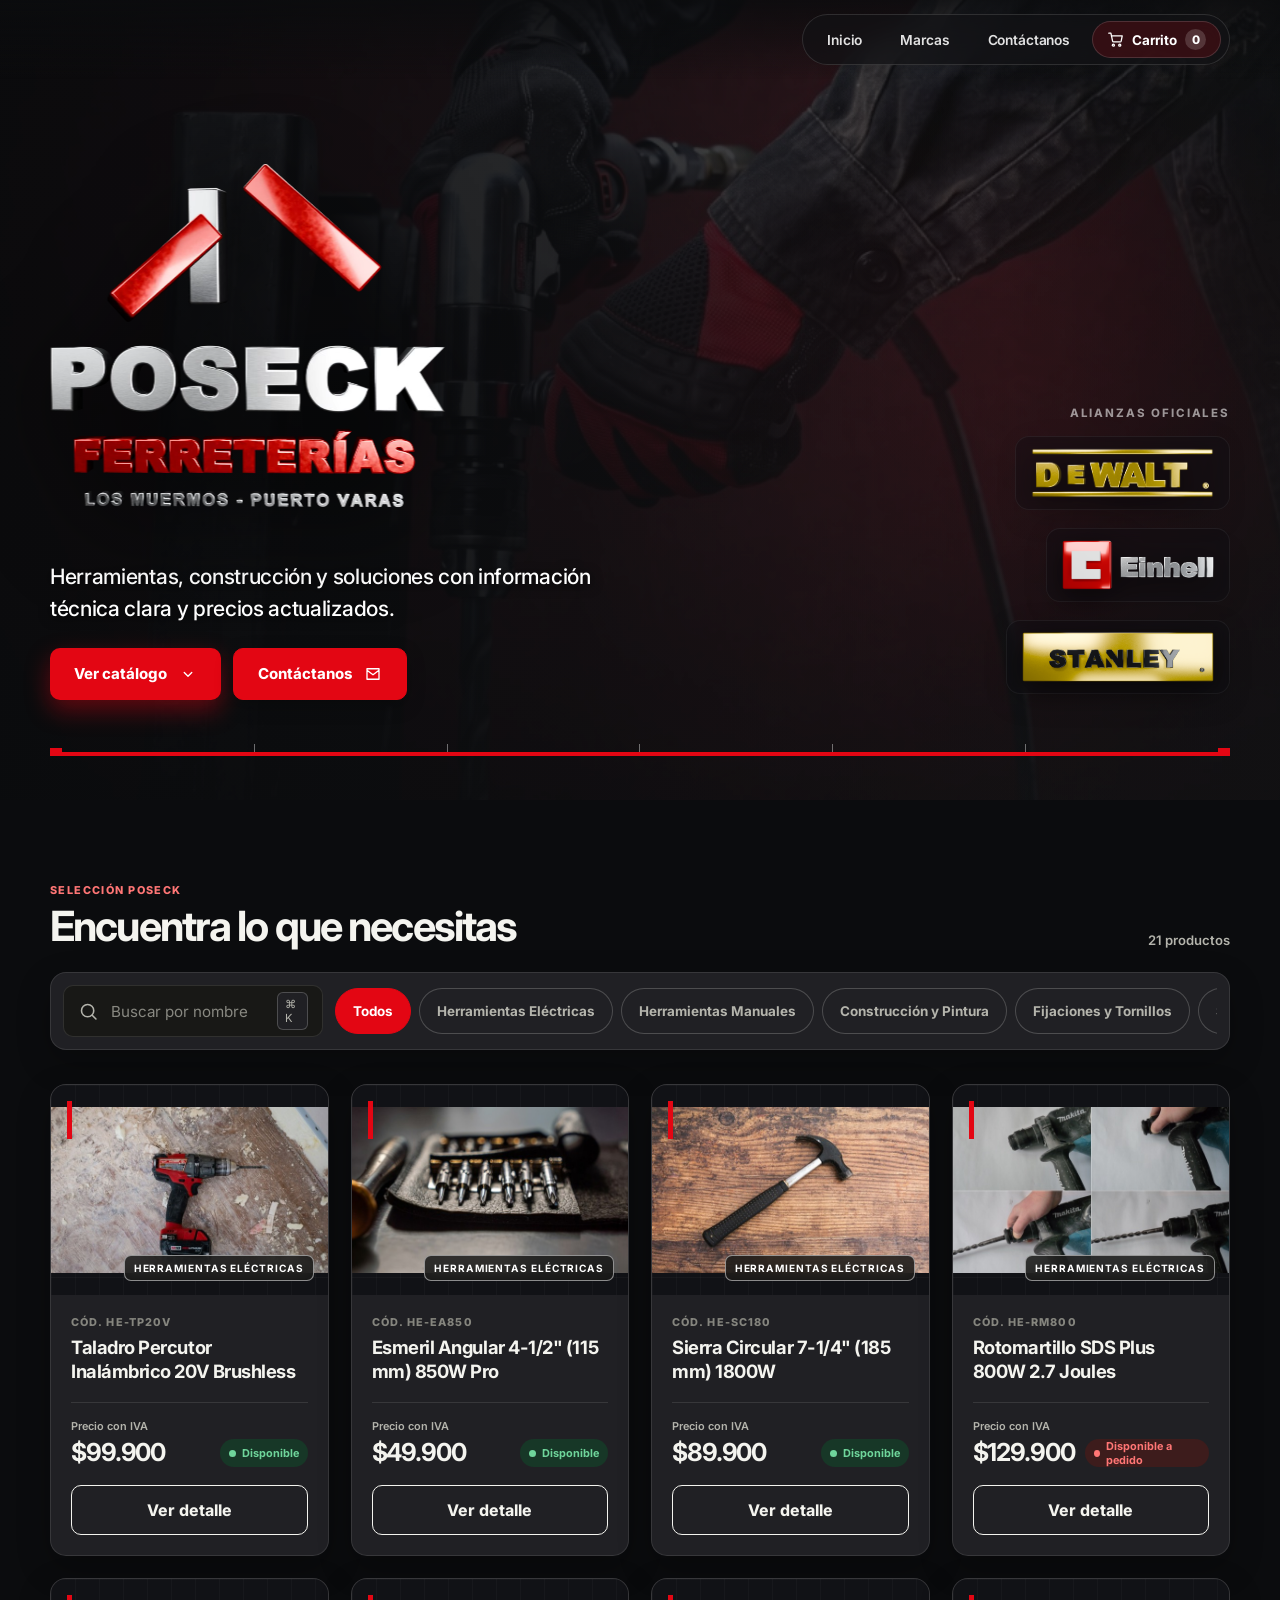
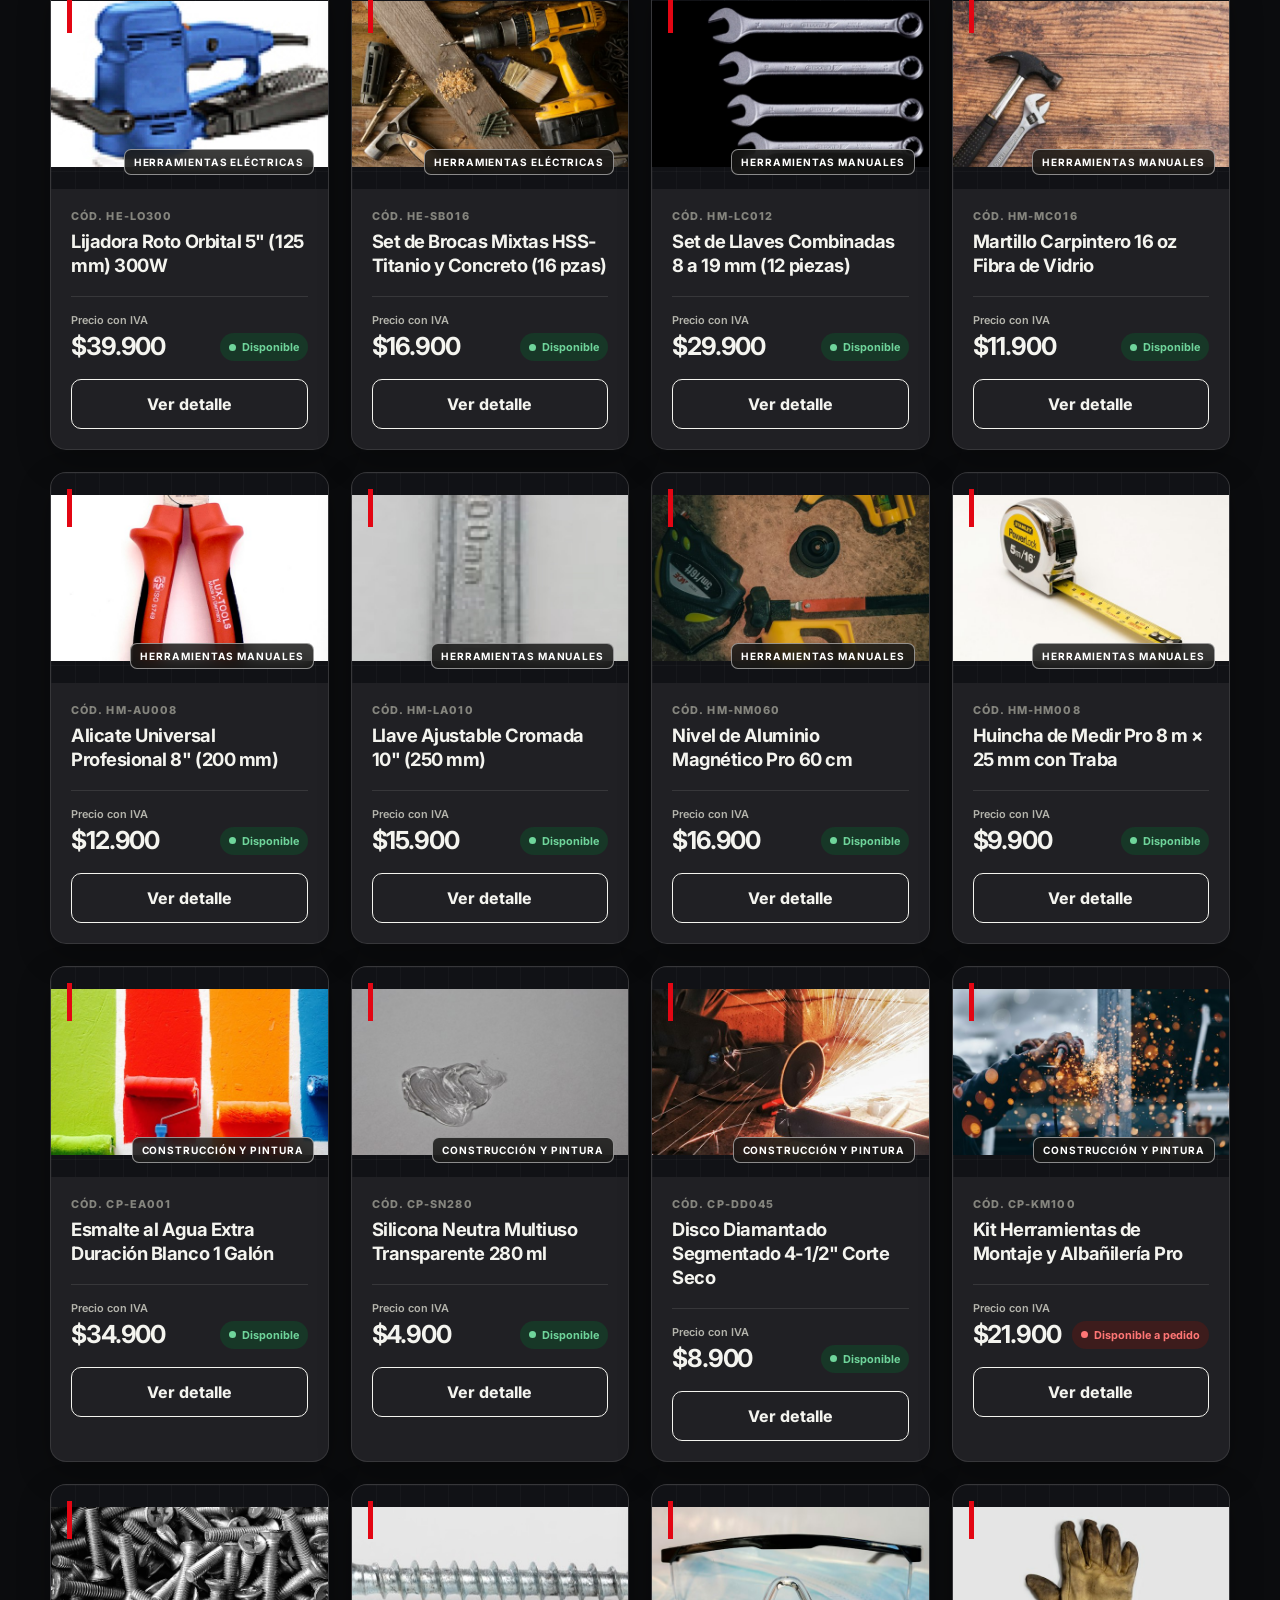
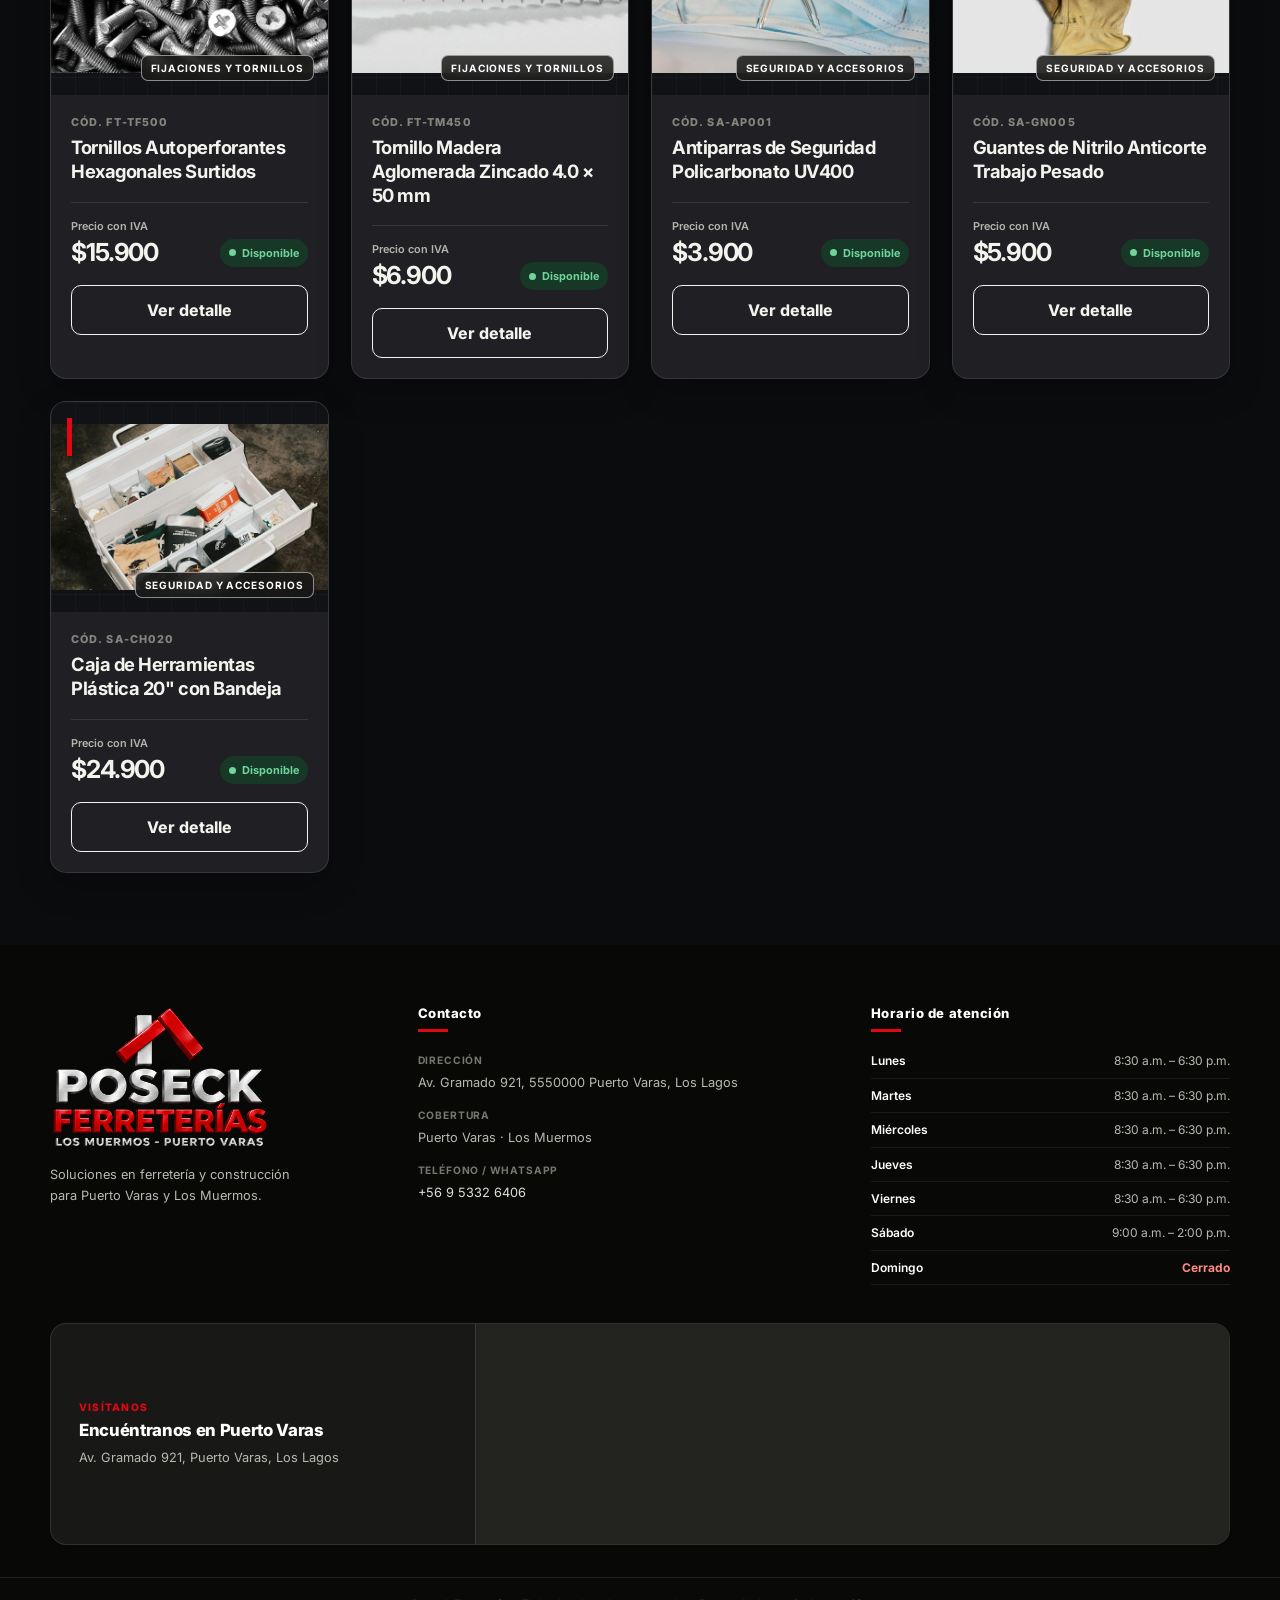
==== index.html @ fc324750 "feat(ecommerce): agrega carrito de compras persistente, badge en nav y envío de pedido por WhatsApp" ====
<!doctype html>
<html lang="es" data-theme="dark">
  <head>
    <meta charset="UTF-8" />
    <meta name="viewport" content="width=device-width, initial-scale=1.0" />
    <meta
      name="description"
      content="Catálogo de productos de Poseck Ferreterías: herramientas, construcción, fijaciones y accesorios en Puerto Varas y Los Muermos."
    />
    <meta name="theme-color" content="#0b0c0e" />
    <title>Catálogo | Poseck Ferreterías</title>
    <link rel="icon" type="image/png" href="./assets/logo-poseck.png" />
    <script>
      document.documentElement.dataset.theme = "dark";
    </script>
    <link rel="preconnect" href="https://fonts.googleapis.com" />
    <link rel="preconnect" href="https://fonts.gstatic.com" crossorigin />
    <link
      href="https://fonts.googleapis.com/css2?family=Inter:wght@400;500;600;700;800&display=swap"
      rel="stylesheet"
    />
    <link rel="stylesheet" href="styles.css" />
    <script src="productos.js"></script>
    <script src="app.js" defer></script>
  </head>
  <body>
    <header class="floating-nav">
      <div class="floating-nav-inner">
        <nav class="floating-nav-links" aria-label="Navegación principal">
          <a href="#inicio">Inicio</a>
          <a href="#marcas">Marcas</a>
          <a href="#contacto">Contáctanos</a>
          <button
            class="nav-cart-button"
            type="button"
            id="cart-toggle-btn"
            aria-label="Abrir carrito de compras"
            aria-expanded="false"
          >
            <svg aria-hidden="true" viewBox="0 0 24 24" fill="none" stroke="currentColor" stroke-width="2">
              <circle cx="9" cy="20" r="1.5" />
              <circle cx="18" cy="20" r="1.5" />
              <path d="M2.5 3h3l2.4 11.2a1.5 1.5 0 0 0 1.5 1.2h9.2a1.5 1.5 0 0 0 1.4-1.1L21.5 7H6.2" />
            </svg>
            <span class="nav-cart-label">Carrito</span>
            <span class="nav-cart-badge" id="cart-badge">0</span>
          </button>
        </nav>
      </div>
    </header>

    <main>
      <section class="hero hero-full" id="inicio">
        <div class="hero-bg-layer" aria-hidden="true">
          <img
            class="hero-bg-image"
            src="./assets/hero-banner.jpg"
            alt=""
            width="1024"
            height="571"
            decoding="async"
          />
          <div class="hero-bg-overlay"></div>
        </div>

        <div class="hero-container">
          <div class="hero-content">
            <h1 class="sr-only">Poseck Ferreterías - Catálogo de Productos</h1>
            <div class="hero-3d-stage" aria-hidden="true">
              <video
                class="hero-3d-video"
                autoplay
                loop
                muted
                playsinline
                preload="auto"
                poster="./assets/poseck-3d-hero.png"
              >
                <source src="./assets/poseck-3d-alpha.mov" type='video/quicktime; codecs="hvc1"' />
                <source src="./assets/poseck-3d-alpha.webm" type="video/webm" />
              </video>
            </div>
            <h3 class="hero-subtitle">Herramientas, construcción y soluciones con información técnica clara y precios actualizados.</h3>

            <div class="hero-actions">
              <a class="primary-button" href="#catalogo">
                Ver catálogo
                <svg aria-hidden="true" viewBox="0 0 24 24">
                  <path d="m7 10 5 5 5-5" />
                </svg>
              </a>
              <a class="primary-button secondary" href="#contacto">
                Contáctanos
                <svg aria-hidden="true" viewBox="0 0 24 24">
                  <path d="M4 5h16v14H4zM4 7l8 6 8-6" />
                </svg>
              </a>
            </div>
          </div>

          <aside class="hero-partners" id="marcas" aria-label="Empresas aliadas oficiales">
            <span class="hero-partners-label">Alianzas Oficiales</span>
            <div class="hero-partners-list">
              <a class="partner-3d-link partner-dewalt" href="./dewalt.html" aria-label="Ver herramientas DEWALT">
                <img src="./assets/brand-dewalt-3d.png" alt="DEWALT 3D" width="846" height="238" loading="eager" />
              </a>
              <a class="partner-3d-link partner-einhell" href="./einhell.html" aria-label="Ver herramientas Einhell">
                <img src="./assets/brand-einhell-3d.png" alt="Einhell 3D" width="883" height="298" loading="eager" />
              </a>
              <a class="partner-3d-link partner-stanley" href="./stanley.html" aria-label="Ver herramientas STANLEY">
                <img src="./assets/brand-stanley-3d.png" alt="STANLEY 3D" width="1200" height="322" loading="eager" />
              </a>
            </div>
          </aside>
        </div>

        <div class="measure-line" aria-hidden="true">
          <span></span><i></i><i></i><i></i><i></i><i></i><span></span>
        </div>
      </section>

      <section class="catalog-section" id="catalogo">
        <div class="section-heading">
          <div>
            <span class="section-kicker">SELECCIÓN POSECK</span>
            <h2>Encuentra lo que necesitas</h2>
          </div>
          <p id="result-count" aria-live="polite">Cargando productos…</p>
        </div>

        <div class="catalog-controls">
          <label class="search-control" for="product-search">
            <svg aria-hidden="true" viewBox="0 0 24 24">
              <circle cx="11" cy="11" r="7" />
              <path d="m16.5 16.5 4 4" />
            </svg>
            <input
              id="product-search"
              type="search"
              placeholder="Buscar por nombre o código"
              autocomplete="off"
            />
            <kbd>⌘ K</kbd>
          </label>

          <div class="category-filters" aria-label="Filtrar por categoría">
            <button class="filter-button is-active" type="button" data-category="Todos">
              Todos
            </button>
            <button class="filter-button" type="button" data-category="Herramientas Eléctricas">
              Herramientas Eléctricas
            </button>
            <button class="filter-button" type="button" data-category="Herramientas Manuales">
              Herramientas Manuales
            </button>
            <button class="filter-button" type="button" data-category="Construcción y Pintura">
              Construcción y Pintura
            </button>
            <button class="filter-button" type="button" data-category="Fijaciones y Tornillos">
              Fijaciones y Tornillos
            </button>
            <button class="filter-button" type="button" data-category="Seguridad y Accesorios">
              Seguridad y Accesorios
            </button>
          </div>
        </div>

        <div class="product-grid" id="product-grid" aria-live="polite"></div>

        <div class="empty-state" id="empty-state" hidden>
          <span>0</span>
          <h3>No encontramos coincidencias</h3>
          <p>Prueba con otro nombre, código o categoría.</p>
          <button type="button" id="clear-filters">Limpiar filtros</button>
        </div>
      </section>
    </main>

    <footer class="site-footer">
      <div class="footer-shell">
        <div class="footer-columns">
          <section class="footer-brand" aria-labelledby="footer-brand-title">
            <img
              src="./assets/logo-poseck-footer.png"
              alt="Logo de Poseck Ferreterías - Los Muermos y Puerto Varas"
              width="806"
              height="530"
              loading="lazy"
              decoding="async"
            />
            <h2 id="footer-brand-title" class="sr-only">POSECK FERRETERÍAS</h2>
            <p>Soluciones en ferretería y construcción para Puerto Varas y Los Muermos.</p>
          </section>

          <section
            class="footer-section"
            id="contacto"
            aria-labelledby="footer-contact-title"
          >
            <h2 id="footer-contact-title">Contacto</h2>
            <address class="footer-contact-list">
              <p>
                <span>Dirección</span>
                Av. Gramado 921, 5550000 Puerto Varas, Los Lagos
              </p>
              <p>
                <span>Cobertura</span>
                Puerto Varas · Los Muermos
              </p>
              <p>
                <span>Teléfono / WhatsApp</span>
                <a href="tel:+56953326406">+56 9 5332 6406</a>
              </p>
            </address>
          </section>

          <section class="footer-section" aria-labelledby="footer-hours-title">
            <h2 id="footer-hours-title">Horario de atención</h2>
            <dl class="footer-hours">
              <div><dt>Lunes</dt><dd>8:30 a.m. – 6:30 p.m.</dd></div>
              <div><dt>Martes</dt><dd>8:30 a.m. – 6:30 p.m.</dd></div>
              <div><dt>Miércoles</dt><dd>8:30 a.m. – 6:30 p.m.</dd></div>
              <div><dt>Jueves</dt><dd>8:30 a.m. – 6:30 p.m.</dd></div>
              <div><dt>Viernes</dt><dd>8:30 a.m. – 6:30 p.m.</dd></div>
              <div><dt>Sábado</dt><dd>9:00 a.m. – 2:00 p.m.</dd></div>
              <div class="is-closed"><dt>Domingo</dt><dd>Cerrado</dd></div>
            </dl>
          </section>
        </div>

        <section class="footer-location" aria-labelledby="footer-location-title">
          <div class="footer-location-copy">
            <span>Visítanos</span>
            <h2 id="footer-location-title">Encuéntranos en Puerto Varas</h2>
            <p>Av. Gramado 921, Puerto Varas, Los Lagos</p>
          </div>
          <div class="footer-map">
            <iframe
              title="Mapa de Poseck Ferreterías en Puerto Varas"
              src="https://www.google.com/maps?q=Av.+Gramado+921,+Puerto+Varas,+Los+Lagos,+Chile&output=embed"
              loading="lazy"
              referrerpolicy="no-referrer-when-downgrade"
              allowfullscreen
            ></iframe>
          </div>
        </section>
      </div>

      <div class="footer-legal">
        <p>Poseck Ferreterías · Todos los derechos reservados · Desarrollado por SurInnovación</p>
      </div>
    </footer>

    <button class="back-to-top" type="button" aria-label="Volver arriba" title="Volver arriba">
      <svg aria-hidden="true" viewBox="0 0 24 24">
        <path d="m6 14 6-6 6 6" />
      </svg>
    </button>

    <div class="modal-backdrop" id="product-modal" hidden>
      <article
        class="product-modal"
        role="dialog"
        aria-modal="true"
        aria-labelledby="modal-title"
      >
        <div class="modal-handle" aria-hidden="true"></div>
        <button class="modal-close" type="button" aria-label="Cerrar detalle">
          <svg aria-hidden="true" viewBox="0 0 24 24">
            <path d="M6 6 18 18M18 6 6 18" />
          </svg>
        </button>
        <div id="modal-content"></div>
      </article>
    </div>

    <div class="cart-backdrop" id="cart-backdrop" hidden>
      <aside
        class="cart-drawer"
        id="cart-drawer"
        role="dialog"
        aria-modal="true"
        aria-labelledby="cart-drawer-title"
      >
        <div class="cart-drawer-header">
          <div>
            <span class="cart-kicker">POSECK E-COMMERCE</span>
            <h2 id="cart-drawer-title">Tu Carrito</h2>
          </div>
          <button class="cart-close-btn" type="button" id="cart-close-btn" aria-label="Cerrar carrito">
            <svg aria-hidden="true" viewBox="0 0 24 24">
              <path d="M6 6 18 18M18 6 6 18" />
            </svg>
          </button>
        </div>

        <div class="cart-items-container" id="cart-items-container"></div>

        <div class="cart-drawer-footer" id="cart-drawer-footer" hidden>
          <div class="cart-totals">
            <div class="cart-total-row">
              <span>Subtotal neto</span>
              <span id="cart-subtotal-neto">$0</span>
            </div>
            <div class="cart-total-row">
              <span>IVA (19%)</span>
              <span id="cart-iva">$0</span>
            </div>
            <div class="cart-total-row is-grand-total">
              <strong>Total</strong>
              <strong id="cart-total-iva">$0</strong>
            </div>
          </div>
          <a
            class="cart-checkout-btn"
            id="cart-whatsapp-btn"
            href="#"
            target="_blank"
            rel="noopener noreferrer"
          >
            Enviar pedido por WhatsApp
          </a>
          <button class="cart-clear-btn" type="button" id="cart-clear-btn">
            Vaciar carrito
          </button>
        </div>
      </aside>
    </div>
  </body>
</html>
---- styles.css ----
:root {
  --brand-red: #e30613;
  --brand-red-dark: #b8050e;
  --brand-red-light: #ff3342;
  --brand-charcoal: #2a2b2c;
  --signal-yellow: var(--brand-red);
  --signal-yellow-dark: var(--brand-red-dark);
  --graphite: #171716;
  --tool-black: #242422;
  --steel: #6b6b64;
  --zinc: #a7a79f;
  --paper: #ecece6;
  --warehouse-floor: #e2e2dc;
  --surface-raised: #ffffff;
  --line-soft: rgba(23, 23, 22, 0.09);
  --line-medium: rgba(23, 23, 22, 0.16);
  --control-inset: #f5f5f1;
  --available: #197a45;
  --available-bg: #e8f5ed;
  --unavailable: #b42318;
  --unavailable-bg: #fcedeb;
  --order: #c0392b;
  --order-bg: #fdf2f2;
  --shadow-card: 0 10px 30px rgba(23, 23, 22, 0.07);
  --shadow-modal: 0 28px 70px rgba(0, 0, 0, 0.25);
  --radius-sm: 10px;
  --radius-md: 16px;
  --radius-lg: 24px;
  --content-width: 1180px;
  color-scheme: light;
}

:root[data-theme="dark"] {
  --brand-red: #e30613;
  --brand-red-dark: #ff4755;
  --brand-red-light: #ff6b77;
  --brand-charcoal: #1c1d1e;
  --signal-yellow: var(--brand-red);
  --signal-yellow-dark: var(--brand-red-dark);
  --graphite: #f4f4ef;
  --tool-black: #e4e4de;
  --steel: #b4b4ac;
  --zinc: #85857e;
  --paper: #0b0c0e;
  --warehouse-floor: #111216;
  --surface-raised: #202024;
  --line-soft: rgba(255, 255, 248, 0.1);
  --line-medium: rgba(255, 255, 248, 0.2);
  --control-inset: #181816;
  --available: #6fd59b;
  --available-bg: #173727;
  --unavailable: #ff8a81;
  --unavailable-bg: #44201d;
  --order: #ff7675;
  --order-bg: #3d1c1c;
  --shadow-card: 0 12px 34px rgba(0, 0, 0, 0.24);
  --shadow-modal: 0 28px 70px rgba(0, 0, 0, 0.55);
  color-scheme: dark;
}

* {
  box-sizing: border-box;
}

html {
  scroll-behavior: smooth;
  scroll-padding-top: 88px;
}

body {
  margin: 0;
  color: var(--graphite);
  background: var(--paper);
  font-family: "Inter", system-ui, -apple-system, BlinkMacSystemFont, "Segoe UI", sans-serif;
  -webkit-font-smoothing: antialiased;
  transition: color 220ms ease, background 220ms ease;
}

body.modal-open {
  overflow: hidden;
}

button,
input {
  font: inherit;
}

button,
a {
  -webkit-tap-highlight-color: transparent;
}

a {
  color: inherit;
  text-decoration: none;
}

svg {
  fill: none;
  stroke: currentColor;
  stroke-linecap: round;
  stroke-linejoin: round;
  stroke-width: 1.8;
}

.site-header {
  position: sticky;
  z-index: 50;
  top: 0;
  border-bottom: 1px solid var(--line-soft);
  background: color-mix(in srgb, var(--paper) 94%, transparent);
  backdrop-filter: blur(16px);
}

.header-inner {
  display: flex;
  width: min(100% - 32px, var(--content-width));
  min-height: 72px;
  margin: 0 auto;
  align-items: center;
  justify-content: space-between;
  gap: 12px;
}

.brand {
  display: flex;
  min-width: 0;
  align-items: center;
  gap: 10px;
}

.brand-logo {
  display: block;
  width: clamp(44px, 12vw, 56px);
  max-height: 56px;
  height: auto;
  flex: 0 0 auto;
  object-fit: cover;
  aspect-ratio: 1;
  border-radius: 8px;
  box-shadow: 0 2px 8px rgba(0, 0, 0, 0.12);
}

.brand-copy {
  display: flex;
  min-width: 0;
  flex-direction: column;
  line-height: 1.15;
}

.brand-copy strong {
  overflow: hidden;
  max-width: 210px;
  font-size: 0.8rem;
  letter-spacing: -0.02em;
  text-overflow: ellipsis;
  white-space: nowrap;
}

.brand-copy small {
  display: none;
  margin-top: 4px;
  color: var(--steel);
  font-size: 0.68rem;
}

.header-actions {
  display: flex;
  flex: 0 0 auto;
  align-items: center;
  gap: 8px;
}

.theme-toggle {
  position: relative;
  display: grid;
  width: 44px;
  height: 44px;
  overflow: hidden;
  border: 1px solid var(--line-soft);
  border-radius: var(--radius-sm);
  background: var(--surface-raised);
  color: var(--graphite);
  cursor: pointer;
  place-items: center;
  transition: background 180ms ease, border-color 180ms ease, transform 180ms ease;
}

.theme-toggle:hover,
.theme-toggle:focus-visible {
  border-color: var(--signal-yellow-dark);
  transform: translateY(-1px);
}

.theme-icon {
  position: absolute;
  width: 20px;
  transition: opacity 180ms ease, transform 220ms ease;
}

.theme-icon-moon {
  opacity: 0;
  transform: translateY(16px) rotate(-20deg);
}

:root[data-theme="dark"] .theme-icon-sun {
  opacity: 0;
  transform: translateY(-16px) rotate(20deg);
}

:root[data-theme="dark"] .theme-icon-moon {
  opacity: 1;
  transform: translateY(0) rotate(0);
}

.header-nav {
  display: flex;
  align-items: center;
  gap: 6px;
}

.header-nav-link {
  display: grid;
  width: 44px;
  height: 44px;
  flex: 0 0 auto;
  border: 1px solid var(--line-soft);
  border-radius: var(--radius-sm);
  background: var(--surface-raised);
  place-items: center;
  transition: border-color 180ms ease, transform 180ms ease;
}

.header-nav-link:hover,
.header-nav-link:focus-visible {
  border-color: var(--signal-yellow-dark);
  transform: translateY(-1px);
}

.header-nav-link svg {
  width: 20px;
}

.header-nav-link span {
  display: none;
}

.hero.hero-full {
  position: relative;
  overflow: hidden;
  min-height: min(92svh, 760px);
  padding: 36px 16px 36px;
  display: flex;
  flex-direction: column;
  justify-content: flex-end;
  background: #141517;
  color: #ffffff;
}

.hero-bg-layer {
  position: absolute;
  inset: 0;
  width: 100%;
  height: 100%;
  z-index: 0;
  overflow: hidden;
  pointer-events: none;
}

.hero-bg-image {
  position: absolute;
  inset: 0;
  width: 100%;
  height: 100%;
  object-fit: cover;
  object-position: 72% center;
  transform-origin: center center;
  animation: hero-bg-drift 24s ease-in-out infinite alternate;
  will-change: transform;
}

@keyframes hero-bg-drift {
  0% {
    transform: scale(1.03) translate3d(0, 0, 0);
  }
  100% {
    transform: scale(1.09) translate3d(-1.2%, -0.8%, 0);
  }
}

@media (prefers-reduced-motion: reduce) {
  .hero-bg-image {
    animation: none;
    transform: scale(1.03);
  }
}

.hero-bg-overlay {
  position: absolute;
  inset: 0;
  width: 100%;
  height: 100%;
  background:
    linear-gradient(90deg, rgba(10, 11, 13, 0.94) 0%, rgba(12, 13, 15, 0.80) 45%, rgba(17, 18, 20, 0.38) 78%, rgba(17, 18, 20, 0.62) 100%),
    linear-gradient(180deg, rgba(17, 18, 20, 0.35) 0%, rgba(17, 18, 20, 0.80) 100%),
    radial-gradient(ellipse 60% 60% at 80% 50%, rgba(227, 6, 19, 0.20), transparent 70%);
}

.hero-container {
  position: relative;
  z-index: 2;
  width: min(100%, var(--content-width));
  margin: 0 auto;
  padding-top: 44px;
  display: flex;
  flex-direction: column;
  gap: 36px;
  align-items: flex-start;
  justify-content: space-between;
}

@media (min-width: 960px) {
  .hero-container {
    flex-direction: row;
    align-items: flex-end;
    gap: 44px;
  }
}

.hero-content {
  width: 100%;
  max-width: 680px;
  animation: reveal-up 0.65s both cubic-bezier(0.22, 1, 0.36, 1);
}

.sr-only {
  position: absolute;
  width: 1px;
  height: 1px;
  padding: 0;
  margin: -1px;
  overflow: hidden;
  clip: rect(0, 0, 0, 0);
  white-space: nowrap;
  border: 0;
}

.hero-3d-stage {
  position: relative;
  width: 100%;
  display: flex;
  align-items: flex-end;
  justify-content: flex-start;
  margin: 0 0 -24px;
  pointer-events: none;
  overflow: visible;
}

.hero-3d-video {
  width: min(135%, 820px);
  max-width: none;
  height: auto;
  display: block;
  object-fit: contain;
  transform: translateX(-26.4%);
  filter: drop-shadow(0 20px 44px rgba(0, 0, 0, 0.72));
  pointer-events: none;
}

@media (max-width: 640px) {
  .hero-3d-stage {
    margin-bottom: -12px;
  }

  .hero-3d-video {
    width: 145%;
    transform: translateX(-26.4%);
  }
}

.hero-subtitle {
  max-width: 560px;
  margin: 0 0 24px;
  color: #ffffff;
  font-size: clamp(1.05rem, 2.2vw, 1.32rem);
  font-weight: 500;
  line-height: 1.48;
  letter-spacing: -0.015em;
  text-shadow: 0 2px 12px rgba(0, 0, 0, 0.85);
}

.hero-actions {
  display: flex;
  flex-wrap: wrap;
  gap: 12px;
}

.hero .primary-button {
  display: inline-flex;
  min-height: 52px;
  padding: 0 24px;
  align-items: center;
  justify-content: center;
  gap: 12px;
  border-radius: var(--radius-sm);
  background: var(--brand-red);
  color: #ffffff;
  font-size: 0.94rem;
  font-weight: 750;
  box-shadow: 0 10px 24px rgba(227, 6, 19, 0.4);
  transition: transform 180ms ease, background 180ms ease, box-shadow 180ms ease;
}

.hero .primary-button svg {
  width: 18px;
}

.hero .primary-button:hover {
  background: var(--brand-red-dark);
  transform: translateY(-2px);
  box-shadow: 0 12px 30px rgba(227, 6, 19, 0.55);
}

.hero .primary-button.secondary {
  background: rgba(255, 255, 255, 0.12);
  color: #ffffff;
  border: 1px solid rgba(255, 255, 255, 0.22);
  box-shadow: 0 6px 18px rgba(0, 0, 0, 0.25);
  backdrop-filter: blur(10px);
  -webkit-backdrop-filter: blur(10px);
}

.hero .primary-button.secondary:hover {
  background: rgba(255, 255, 255, 0.22);
  border-color: rgba(255, 255, 255, 0.35);
  transform: translateY(-2px);
}

.hero .measure-line {
  position: relative;
  z-index: 1;
  display: flex;
  width: min(100%, var(--content-width));
  height: 24px;
  margin: 32px auto 0;
  align-items: flex-end;
  justify-content: space-between;
  border-bottom: 4px solid var(--brand-red);
}

.hero .measure-line i {
  width: 1px;
  height: 8px;
  background: rgba(255, 255, 255, 0.4);
}

.hero .measure-line span {
  width: 12px;
  height: 4px;
  background: var(--brand-red);
}

.primary-button.secondary {
  background: var(--graphite);
}

.primary-button.secondary:hover {
  background: #000;
}

.back-to-top {
  position: fixed;
  z-index: 45;
  right: 18px;
  bottom: 18px;
  display: grid;
  width: 50px;
  height: 50px;
  border: 1px solid rgba(23, 23, 22, 0.18);
  border-radius: 50%;
  background: var(--brand-red);
  box-shadow: 0 12px 30px rgba(227, 6, 19, 0.28);
  color: #ffffff;
  cursor: pointer;
  opacity: 0;
  pointer-events: none;
  visibility: hidden;
  place-items: center;
  transform: translateY(14px) scale(0.92);
  transition:
    opacity 180ms ease,
    visibility 180ms ease,
    transform 220ms cubic-bezier(0.22, 1, 0.36, 1),
    background 180ms ease;
}

.back-to-top svg {
  width: 23px;
  stroke-width: 2.2;
}

.back-to-top:hover,
.back-to-top:focus-visible {
  background: var(--brand-red-dark);
  color: #ffffff;
  transform: translateY(-2px) scale(1);
}

.back-to-top.is-visible {
  opacity: 1;
  pointer-events: auto;
  visibility: visible;
  transform: translateY(0) scale(1);
}

.measure-line {
  position: relative;
  z-index: 1;
  display: flex;
  width: min(100%, var(--content-width));
  height: 24px;
  margin: 0 auto;
  align-items: flex-end;
  justify-content: space-between;
  border-bottom: 4px solid var(--signal-yellow);
}

.measure-line i {
  width: 1px;
  height: 8px;
  background: var(--graphite);
}

.catalog-section {
  width: min(100% - 32px, var(--content-width));
  margin: 0 auto;
  padding: 54px 0 72px;
}

.section-heading {
  display: flex;
  margin-bottom: 24px;
  align-items: flex-end;
  justify-content: space-between;
  gap: 20px;
}

.section-kicker {
  color: var(--order);
  font-size: 0.68rem;
  font-weight: 800;
  letter-spacing: 0.13em;
}

.section-heading h2 {
  margin: 7px 0 0;
  font-size: clamp(1.7rem, 7vw, 2.6rem);
  letter-spacing: -0.045em;
  line-height: 1.05;
}

.section-heading > p {
  display: none;
  margin: 0;
  color: var(--steel);
  font-size: 0.82rem;
  font-weight: 600;
}

.catalog-controls {
  position: sticky;
  z-index: 20;
  top: 72px;
  margin: 0 -16px 28px;
  padding: 12px 16px 14px;
  border-block: 1px solid var(--line-soft);
  background: color-mix(in srgb, var(--paper) 96%, transparent);
  backdrop-filter: blur(14px);
}

.search-control {
  display: flex;
  min-height: 52px;
  padding: 0 14px;
  align-items: center;
  gap: 10px;
  border: 1px solid var(--line-soft);
  border-radius: var(--radius-sm);
  background: var(--control-inset);
  transition: border-color 180ms ease, box-shadow 180ms ease;
}

.search-control:focus-within {
  border-color: var(--signal-yellow-dark);
  box-shadow: 0 0 0 3px rgba(242, 183, 5, 0.18);
}

.search-control svg {
  width: 21px;
  flex: 0 0 auto;
  color: var(--steel);
}

.search-control input {
  width: 100%;
  min-width: 0;
  border: 0;
  outline: 0;
  background: transparent;
  color: var(--graphite);
  font-size: 0.95rem;
}

.search-control input::placeholder {
  color: #888881;
}

.search-control kbd {
  display: none;
  padding: 4px 7px;
  border: 1px solid var(--line-medium);
  border-radius: 6px;
  background: var(--surface-raised);
  color: var(--steel);
  font-family: inherit;
  font-size: 0.7rem;
}

.category-filters {
  display: flex;
  overflow-x: auto;
  margin: 10px -16px -2px;
  padding: 0 16px 4px;
  gap: 8px;
  scrollbar-width: none;
}

.category-filters::-webkit-scrollbar {
  display: none;
}

.filter-button {
  min-height: 42px;
  padding: 0 17px;
  flex: 0 0 auto;
  border: 1px solid var(--line-medium);
  border-radius: 999px;
  background: var(--surface-raised);
  color: var(--steel);
  cursor: pointer;
  font-size: 0.84rem;
  font-weight: 700;
  transition: 180ms ease;
}

.filter-button:hover,
.filter-button:focus-visible {
  border-color: var(--graphite);
  color: var(--graphite);
}

.filter-button.is-active {
  border-color: var(--graphite);
  background: var(--graphite);
  color: white;
}

.product-grid {
  display: grid;
  grid-template-columns: 1fr;
  gap: 18px;
}

.product-card {
  overflow: hidden;
  border: 1px solid var(--line-soft);
  border-radius: var(--radius-md);
  background: var(--surface-raised);
  box-shadow: var(--shadow-card);
  animation: reveal-up 0.45s both cubic-bezier(0.22, 1, 0.36, 1);
  transition: transform 200ms ease, box-shadow 200ms ease;
}

.product-card:hover {
  transform: translateY(-4px);
  box-shadow: 0 16px 38px rgba(23, 23, 22, 0.1);
}

.product-image-wrap {
  position: relative;
  display: grid;
  min-height: 236px;
  overflow: hidden;
  background:
    linear-gradient(color-mix(in srgb, var(--graphite) 3%, transparent) 1px, transparent 1px),
    linear-gradient(90deg, color-mix(in srgb, var(--graphite) 3%, transparent) 1px, transparent 1px),
    var(--warehouse-floor);
  background-size: 24px 24px;
  place-items: center;
}

.product-image-wrap::before {
  position: absolute;
  top: 16px;
  left: 16px;
  width: 5px;
  height: 38px;
  background: var(--signal-yellow);
  content: "";
}

.product-image {
  width: 100%;
  height: 210px;
  object-fit: cover;
  transition: transform 240ms ease;
}

.product-card:hover .product-image {
  transform: scale(1.04);
}

.product-category {
  position: absolute;
  right: 14px;
  bottom: 14px;
  padding: 6px 9px;
  border: 1px solid rgba(255, 255, 255, 0.5);
  border-radius: 7px;
  background: rgba(23, 23, 22, 0.84);
  color: white;
  font-size: 0.63rem;
  font-weight: 700;
  letter-spacing: 0.09em;
  text-transform: uppercase;
  backdrop-filter: blur(8px);
}

.product-body {
  padding: 20px;
}

.product-code {
  display: block;
  margin-bottom: 7px;
  color: var(--zinc);
  font-size: 0.68rem;
  font-weight: 800;
  letter-spacing: 0.1em;
}

.product-name {
  min-height: 2.6em;
  margin: 0;
  font-size: 1.15rem;
  letter-spacing: -0.025em;
  line-height: 1.3;
}

.product-meta {
  display: flex;
  margin: 18px 0;
  padding-top: 16px;
  align-items: flex-end;
  justify-content: space-between;
  gap: 10px;
  border-top: 1px solid var(--line-soft);
}

.price-block small {
  display: block;
  margin-bottom: 4px;
  color: var(--steel);
  font-size: 0.68rem;
  font-weight: 600;
}

.price-block strong {
  font-size: 1.55rem;
  letter-spacing: -0.045em;
}

.stock-badge {
  display: inline-flex;
  min-height: 28px;
  padding: 0 9px;
  align-items: center;
  gap: 6px;
  border-radius: 999px;
  font-size: 0.68rem;
  font-weight: 700;
}

.stock-badge::before {
  width: 7px;
  height: 7px;
  border-radius: 50%;
  background: currentColor;
  content: "";
}

.stock-disponible {
  background: var(--available-bg);
  color: var(--available);
}

.stock-sin-stock {
  background: var(--unavailable-bg);
  color: var(--unavailable);
}

.stock-a-pedido {
  background: var(--order-bg);
  color: var(--order);
}

.detail-button {
  width: 100%;
  min-height: 50px;
  border: 1px solid var(--graphite);
  border-radius: var(--radius-sm);
  background: var(--surface-raised);
  color: var(--graphite);
  cursor: pointer;
  font-weight: 750;
  transition: background 180ms ease, color 180ms ease;
}

.detail-button:hover,
.detail-button:focus-visible {
  background: var(--graphite);
  color: white;
}

.empty-state {
  padding: 54px 20px;
  border: 1px dashed var(--line-medium);
  border-radius: var(--radius-md);
  text-align: center;
}

.empty-state span {
  display: grid;
  width: 58px;
  height: 58px;
  margin: 0 auto 16px;
  border-radius: 50%;
  background: var(--warehouse-floor);
  color: var(--steel);
  font-size: 1.25rem;
  font-weight: 800;
  place-items: center;
}

.empty-state h3 {
  margin: 0 0 7px;
}

.empty-state p {
  margin: 0 0 18px;
  color: var(--steel);
}

.empty-state button {
  min-height: 44px;
  padding: 0 18px;
  border: 0;
  border-radius: var(--radius-sm);
  background: var(--graphite);
  color: white;
  cursor: pointer;
  font-weight: 700;
}

.site-footer {
  background: #11110f;
  color: white;
}

.footer-shell {
  width: min(100% - 32px, var(--content-width));
  margin: 0 auto;
  padding: 48px 0 32px;
}

.footer-columns {
  display: grid;
  grid-template-columns: 1fr;
  gap: 36px;
}

.footer-brand {
  display: flex;
  flex-direction: column;
  align-items: flex-start;
  gap: 14px;
}

.footer-brand img {
  display: block;
  width: min(100%, 220px);
  height: auto;
  flex: 0 0 auto;
  object-fit: contain;
}

.footer-brand h2,
.footer-section h2,
.footer-location h2 {
  margin: 0;
  color: white;
  font-size: 0.82rem;
  font-weight: 800;
  letter-spacing: 0.04em;
}

.footer-brand p,
.footer-section p,
.footer-location p {
  margin: 0;
  color: #b9b9b2;
  font-size: 0.8rem;
  line-height: 1.65;
}

.footer-brand p {
  max-width: 260px;
  margin-top: 0;
}

.footer-section > h2 {
  position: relative;
  margin-bottom: 20px;
  padding-bottom: 11px;
}

.footer-section > h2::after {
  position: absolute;
  bottom: 0;
  left: 0;
  width: 30px;
  height: 3px;
  background: var(--signal-yellow);
  content: "";
}

.footer-contact-list {
  display: grid;
  margin: 0;
  gap: 14px;
  font-style: normal;
}

.footer-contact-list p {
  display: grid;
  gap: 3px;
}

.footer-contact-list span {
  color: #777770;
  font-size: 0.64rem;
  font-weight: 700;
  letter-spacing: 0.08em;
  text-transform: uppercase;
}

.site-footer a {
  width: fit-content;
  color: #deded8;
  overflow-wrap: anywhere;
  text-decoration-color: transparent;
  text-underline-offset: 4px;
  transition: color 180ms ease, text-decoration-color 180ms ease;
}

.site-footer a:hover,
.site-footer a:focus-visible {
  color: var(--signal-yellow);
  text-decoration-color: currentColor;
}

.footer-hours {
  display: grid;
  margin: 0;
  gap: 8px;
}

.footer-hours > div {
  display: grid;
  padding-bottom: 8px;
  grid-template-columns: minmax(78px, 0.7fr) 1.3fr;
  gap: 12px;
  border-bottom: 1px solid rgba(255, 255, 255, 0.08);
  color: #b9b9b2;
  font-size: 0.75rem;
  line-height: 1.45;
}

.footer-hours dt {
  color: white;
  font-weight: 600;
}

.footer-hours dd {
  margin: 0;
  text-align: right;
}

.footer-hours .is-closed dd {
  color: #ff8a81;
  font-weight: 700;
}

.footer-location {
  display: grid;
  margin-top: 38px;
  overflow: hidden;
  border: 1px solid rgba(255, 255, 255, 0.1);
  border-radius: var(--radius-md);
  background: #181816;
}

.footer-location-copy {
  padding: 22px;
}

.footer-location-copy > span {
  display: block;
  margin-bottom: 7px;
  color: var(--signal-yellow);
  font-size: 0.64rem;
  font-weight: 800;
  letter-spacing: 0.12em;
  text-transform: uppercase;
}

.footer-location-copy h2 {
  font-size: 1.05rem;
  letter-spacing: -0.02em;
}

.footer-location-copy p {
  margin-top: 7px;
}

.footer-map {
  min-height: 220px;
  overflow: hidden;
  border-top: 1px solid rgba(255, 255, 255, 0.1);
  background: #232320;
}

.footer-map iframe {
  display: block;
  width: 100%;
  height: 100%;
  min-height: 220px;
  border: 0;
  filter: grayscale(0.25) contrast(0.95);
}

.footer-legal {
  padding: 18px 16px;
  border-top: 1px solid rgba(255, 255, 255, 0.09);
  background: #090908;
  text-align: center;
}

.footer-legal p {
  margin: 0;
  color: #85857e;
  font-size: 0.7rem;
  line-height: 1.5;
}

.modal-backdrop {
  position: fixed;
  z-index: 100;
  inset: 0;
  display: flex;
  padding: 16px 0 0;
  align-items: flex-end;
  justify-content: center;
  background: rgba(8, 8, 8, 0.64);
  backdrop-filter: blur(6px);
  animation: fade-in 180ms both ease;
}

.modal-backdrop[hidden] {
  display: none;
}

.product-modal {
  position: relative;
  width: 100%;
  max-height: 92dvh;
  overflow-y: auto;
  border-radius: var(--radius-lg) var(--radius-lg) 0 0;
  background: var(--paper);
  box-shadow: var(--shadow-modal);
  animation: sheet-up 300ms both cubic-bezier(0.22, 1, 0.36, 1);
}

.modal-handle {
  width: 42px;
  height: 4px;
  margin: 10px auto 4px;
  border-radius: 99px;
  background: var(--line-medium);
}

.modal-close {
  position: absolute;
  z-index: 2;
  top: 18px;
  right: 16px;
  display: grid;
  width: 44px;
  height: 44px;
  border: 1px solid var(--line-soft);
  border-radius: 50%;
  background: rgba(255, 255, 255, 0.92);
  color: var(--graphite);
  cursor: pointer;
  place-items: center;
}

.modal-close svg {
  width: 20px;
}

.modal-product-head {
  display: grid;
}

.modal-image {
  display: grid;
  min-height: 260px;
  padding: 38px 24px 20px;
  background:
    linear-gradient(color-mix(in srgb, var(--graphite) 3%, transparent) 1px, transparent 1px),
    linear-gradient(90deg, color-mix(in srgb, var(--graphite) 3%, transparent) 1px, transparent 1px),
    var(--warehouse-floor);
  background-size: 24px 24px;
  place-items: center;
}

.modal-image img {
  width: min(92%, 360px);
  height: 260px;
  border-radius: var(--radius-sm);
  object-fit: cover;
  box-shadow: 0 10px 24px rgba(0, 0, 0, 0.12);
}

.modal-summary {
  padding: 24px 20px 10px;
}

.modal-summary .product-code {
  color: var(--order);
}

.modal-summary h2 {
  margin: 0 0 12px;
  padding-right: 34px;
  font-size: 1.65rem;
  letter-spacing: -0.045em;
  line-height: 1.08;
}

.modal-summary > p {
  margin: 0;
  color: var(--steel);
  font-size: 0.93rem;
  line-height: 1.6;
}

.spec-sheet {
  margin: 16px 20px 24px;
  overflow: hidden;
  border: 1px solid var(--line-soft);
  border-radius: var(--radius-md);
  background: var(--surface-raised);
}

.spec-heading {
  display: flex;
  min-height: 50px;
  padding: 0 16px;
  align-items: center;
  justify-content: space-between;
  border-bottom: 4px solid var(--signal-yellow);
  background: #171716;
  color: white;
}

.spec-heading strong {
  font-size: 0.76rem;
  letter-spacing: 0.1em;
}

.spec-heading span {
  color: #b9b9b2;
  font-size: 0.66rem;
}

.spec-list {
  display: grid;
  margin: 0;
  padding: 0 16px;
}

.spec-row {
  display: flex;
  min-height: 66px;
  padding: 12px 0;
  align-items: center;
  justify-content: space-between;
  gap: 20px;
  border-bottom: 1px solid var(--line-soft);
}

.spec-row:last-child {
  border-bottom: 0;
}

.spec-row dt {
  color: var(--steel);
  font-size: 0.76rem;
}

.spec-row dd {
  margin: 0;
  text-align: right;
  font-size: 0.86rem;
  font-weight: 700;
}

.spec-row.is-price dd {
  font-size: 1.15rem;
}

.spec-row.is-total {
  margin: 0 -16px;
  padding-inline: 16px;
  background: color-mix(in srgb, var(--signal-yellow) 12%, var(--surface-raised));
}

.spec-row.is-total dt {
  color: inherit;
  font-weight: 700;
}

.spec-row.is-total dd {
  color: inherit;
  font-size: 1.45rem;
  letter-spacing: -0.04em;
}

.list-action {
  display: grid;
  margin: -8px 20px 24px;
  padding: 16px;
  gap: 14px;
  border: 1px solid var(--line-soft);
  border-radius: var(--radius-md);
  background: var(--surface-raised);
  box-shadow: var(--shadow-card);
}

.quantity-field {
  display: flex;
  align-items: center;
  justify-content: space-between;
  gap: 16px;
}

.quantity-label {
  color: var(--steel);
  font-size: 0.8rem;
  font-weight: 700;
}

.quantity-control {
  display: grid;
  overflow: hidden;
  grid-template-columns: 46px 58px 46px;
  border: 1px solid var(--line-medium);
  border-radius: var(--radius-sm);
  background: var(--control-inset);
}

.quantity-control button {
  display: grid;
  min-height: 46px;
  border: 0;
  background: var(--surface-raised);
  color: var(--graphite);
  cursor: pointer;
  font-size: 1.25rem;
  font-weight: 700;
  place-items: center;
  transition: background 180ms ease;
}

.quantity-control button:hover,
.quantity-control button:focus-visible {
  background: var(--order-bg);
}

.quantity-control input {
  width: 100%;
  border: 0;
  border-inline: 1px solid var(--line-soft);
  outline: 0;
  background: var(--control-inset);
  color: var(--graphite);
  font-weight: 800;
  text-align: center;
  -moz-appearance: textfield;
}

.quantity-control input::-webkit-inner-spin-button,
.quantity-control input::-webkit-outer-spin-button {
  margin: 0;
  -webkit-appearance: none;
}

.quantity-control input:focus {
  box-shadow: inset 0 0 0 2px var(--signal-yellow);
}

.modal-buttons-group {
  display: flex;
  flex-direction: column;
  gap: 10px;
  width: 100%;
}

.whatsapp-quote-button {
  display: flex;
  width: 100%;
  min-height: 52px;
  padding: 0 20px;
  align-items: center;
  justify-content: center;
  gap: 10px;
  border-radius: var(--radius-sm);
  background: #25d366;
  color: #ffffff;
  font-size: 0.92rem;
  font-weight: 750;
  text-decoration: none;
  box-shadow: 0 4px 14px rgba(37, 211, 102, 0.28);
  transition: background 180ms ease, transform 180ms ease, box-shadow 180ms ease;
}

.whatsapp-quote-button svg {
  width: 20px;
  height: 20px;
}

.whatsapp-quote-button:hover,
.whatsapp-quote-button:focus-visible {
  background: #1ebc59;
  color: #ffffff;
  transform: translateY(-1px);
  box-shadow: 0 6px 18px rgba(37, 211, 102, 0.38);
}

.add-list-button {
  display: flex;
  width: 100%;
  min-height: 54px;
  padding: 0 20px;
  align-items: center;
  justify-content: center;
  gap: 10px;
  border: 1px solid var(--brand-red);
  border-radius: var(--radius-sm);
  background: var(--brand-red);
  color: #ffffff;
  cursor: pointer;
  font-weight: 800;
  transition: background 180ms ease, color 180ms ease, transform 180ms ease;
}

.add-list-button svg {
  width: 21px;
}

.add-list-button:hover,
.add-list-button:focus-visible {
  background: var(--brand-red-dark);
  color: white;
  transform: translateY(-1px);
}

.add-list-button.is-added {
  border-color: var(--available);
  background: var(--available);
  color: white;
}

:root[data-theme="dark"] .hero h1 span {
  text-shadow: 1.5px 1.5px 0 #050505;
}

:root[data-theme="dark"] .primary-button,
:root[data-theme="dark"] .filter-button.is-active,
:root[data-theme="dark"] .detail-button:hover,
:root[data-theme="dark"] .detail-button:focus-visible,
:root[data-theme="dark"] .empty-state button {
  border-color: var(--brand-red);
  background: var(--brand-red);
  color: #ffffff;
}

:root[data-theme="dark"] .primary-button:hover {
  background: var(--brand-red-dark);
}

:root[data-theme="dark"] .site-footer {
  background: #080807;
  color: white;
}

:root[data-theme="dark"] .add-list-button {
  border-color: var(--brand-red);
  background: var(--brand-red);
  color: #ffffff;
}

:root[data-theme="dark"] .add-list-button:hover,
:root[data-theme="dark"] .add-list-button:focus-visible {
  background: var(--brand-red-dark);
  color: #ffffff;
}

:root[data-theme="dark"] .modal-close {
  background: rgba(32, 32, 29, 0.94);
}

@keyframes reveal-up {
  from {
    opacity: 0;
    transform: translateY(16px);
  }
}

@keyframes fade-in {
  from {
    opacity: 0;
  }
}

@keyframes sheet-up {
  from {
    opacity: 0;
    transform: translateY(40px);
  }
}

@media (min-width: 640px) {
  .brand-logo {
    width: 52px;
    max-height: 52px;
  }

  .brand-copy strong {
    max-width: none;
    font-size: 0.88rem;
  }

  .brand-copy small {
    display: block;
  }

  .header-nav-link {
    display: flex;
    width: auto;
    padding: 0 15px;
    gap: 8px;
  }

  .header-nav-link span {
    display: inline;
    font-size: 0.8rem;
    font-weight: 700;
  }

  .hero {
    padding-inline: 24px;
  }

  .hero-grid {
    min-height: 520px;
    align-items: center;
  }

  .hero h1 {
    margin-top: 22px;
  }

  .section-heading > p {
    display: block;
  }

  .product-grid {
    grid-template-columns: repeat(2, minmax(0, 1fr));
  }

  .footer-columns {
    grid-template-columns: repeat(2, minmax(0, 1fr));
  }

  .footer-brand {
    grid-column: 1 / -1;
  }
}

@media (max-width: 430px) {
  .header-inner {
    width: min(100% - 20px, var(--content-width));
  }

  .brand-copy strong {
    max-width: 112px;
    font-size: 0.7rem;
  }

  .header-actions,
  .header-nav {
    gap: 5px;
  }

  .theme-toggle,
  .header-nav-link {
    width: 40px;
    height: 40px;
  }

  .hero-actions {
    display: grid;
    grid-template-columns: 1fr;
  }

  .hero-actions .primary-button {
    width: 100%;
  }
}

@media (min-width: 900px) {
  .header-inner {
    min-height: 80px;
  }

  .hero.hero-full {
    padding: 80px 24px 44px;
  }

  .hero-container {
    min-height: 560px;
  }

  .catalog-section {
    padding-top: 78px;
  }

  .footer-shell {
    padding-top: 60px;
  }

  .footer-columns {
    grid-template-columns: 0.85fr 1.1fr 1.05fr;
    gap: clamp(40px, 6vw, 78px);
  }

  .footer-brand {
    grid-column: auto;
  }

  .footer-location {
    grid-template-columns: minmax(260px, 0.72fr) minmax(420px, 1.28fr);
    align-items: stretch;
  }

  .footer-location-copy {
    display: flex;
    padding: 28px;
    flex-direction: column;
    justify-content: center;
  }

  .footer-map {
    border-top: 0;
    border-left: 1px solid rgba(255, 255, 255, 0.1);
  }

  .catalog-controls {
    position: static;
    display: grid;
    margin: 0 0 34px;
    padding: 12px;
    grid-template-columns: minmax(260px, 1fr) auto;
    align-items: center;
    gap: 12px;
    border: 1px solid var(--line-soft);
    border-radius: var(--radius-md);
    background: var(--surface-raised);
    box-shadow: var(--shadow-card);
  }

  .search-control kbd {
    display: inline-block;
  }

  .category-filters {
    margin: 0;
    padding: 0;
  }

  .filter-button {
    min-height: 46px;
  }

  .product-grid {
    grid-template-columns: repeat(3, minmax(0, 1fr));
    gap: 22px;
  }

  .modal-backdrop {
    padding: 32px;
    align-items: center;
  }

  .product-modal {
    width: min(900px, 100%);
    max-height: 88dvh;
    border-radius: var(--radius-lg);
  }

  .modal-handle {
    display: none;
  }

  .modal-product-head {
    grid-template-columns: 0.92fr 1.08fr;
  }

  .modal-image {
    min-height: 330px;
  }

  .modal-summary {
    display: flex;
    padding: 56px 48px 30px;
    flex-direction: column;
    justify-content: center;
  }

  .modal-summary h2 {
    font-size: 2.1rem;
  }

  .spec-sheet {
    margin: 22px 30px 30px;
  }

  .list-action {
    margin: -12px 30px 30px;
    grid-template-columns: auto minmax(360px, 0.7fr);
    align-items: center;
  }

  .modal-buttons-group {
    flex-direction: row;
  }

  .quantity-field {
    display: grid;
    grid-template-columns: auto;
    gap: 8px;
  }

  .spec-list {
    grid-template-columns: repeat(2, minmax(0, 1fr));
    column-gap: 30px;
  }

  .spec-row:nth-child(odd) {
    border-right: 1px solid var(--line-soft);
    padding-right: 30px;
  }

  .spec-row.is-total {
    margin: 0 -16px 0 0;
    padding-right: 16px;
  }
}

@media (min-width: 1180px) {
  .product-grid {
    grid-template-columns: repeat(4, minmax(0, 1fr));
  }

  .product-image-wrap {
    min-height: 210px;
  }

  .product-image {
    height: 166px;
  }
}

@media (prefers-reduced-motion: reduce) {
  *,
  *::before,
  *::after {
    scroll-behavior: auto !important;
    animation-duration: 0.01ms !important;
    animation-iteration-count: 1 !important;
    transition-duration: 0.01ms !important;
  }
}


/* Floating Navigation Bar (Inicio · Marcas · Contáctanos) */
.floating-nav {
  position: fixed;
  top: 0;
  left: 0;
  right: 0;
  z-index: 50;
  padding: 14px 16px;
  background: linear-gradient(180deg, rgba(11, 12, 14, 0.85) 0%, rgba(11, 12, 14, 0) 100%);
  pointer-events: none;
}

.floating-nav.is-solid {
  background: rgba(11, 12, 14, 0.92);
  backdrop-filter: blur(12px);
  -webkit-backdrop-filter: blur(12px);
  border-bottom: 1px solid rgba(255, 255, 255, 0.08);
}

.floating-nav-inner {
  width: min(100%, var(--content-width));
  margin: 0 auto;
  display: flex;
  align-items: center;
  justify-content: flex-end;
}

.floating-nav.is-solid .floating-nav-inner {
  justify-content: space-between;
}

.floating-nav-brand img {
  display: block;
  width: 92px;
  height: auto;
  pointer-events: auto;
}

.floating-nav-links {
  display: inline-flex;
  align-items: center;
  gap: 6px;
  padding: 6px 8px;
  border-radius: 999px;
  background: rgba(18, 19, 22, 0.68);
  border: 1px solid rgba(255, 255, 255, 0.12);
  backdrop-filter: blur(12px);
  -webkit-backdrop-filter: blur(12px);
  pointer-events: auto;
}

.floating-nav-links a {
  padding: 8px 16px;
  border-radius: 999px;
  color: rgba(255, 255, 255, 0.88);
  font-size: 0.86rem;
  font-weight: 600;
  letter-spacing: -0.01em;
  transition: background 180ms ease, color 180ms ease, transform 180ms ease;
}

.floating-nav-links a:hover,
.floating-nav-links a.is-active {
  background: var(--brand-red);
  color: #ffffff;
}

/* Partner 3D Logos on Hero Right */
.hero-partners {
  width: 100%;
  max-width: 360px;
  display: flex;
  flex-direction: column;
  align-items: flex-start;
  gap: 16px;
  padding-bottom: 6px;
}

@media (min-width: 960px) {
  .hero-partners {
    align-items: flex-end;
    text-align: right;
  }
}

.hero-partners-label {
  font-size: 0.72rem;
  font-weight: 750;
  letter-spacing: 0.16em;
  text-transform: uppercase;
  color: rgba(255, 255, 255, 0.56);
}

.hero-partners-list {
  display: flex;
  flex-direction: column;
  gap: 18px;
  width: 100%;
  perspective: 900px;
}

@media (min-width: 960px) {
  .hero-partners-list {
    align-items: flex-end;
  }
}

.partner-3d-link {
  position: relative;
  display: inline-flex;
  align-items: center;
  justify-content: center;
  padding: 10px 14px;
  border-radius: 14px;
  background: rgba(15, 16, 20, 0.35);
  border: 1px solid rgba(255, 255, 255, 0.06);
  backdrop-filter: blur(6px);
  -webkit-backdrop-filter: blur(6px);
  transform-style: preserve-3d;
  transition:
    transform 340ms cubic-bezier(0.22, 1, 0.36, 1),
    filter 280ms ease,
    border-color 280ms ease,
    background 280ms ease,
    box-shadow 280ms ease;
  cursor: pointer;
}

.partner-3d-link img {
  display: block;
  height: 44px;
  width: auto;
  max-width: 240px;
  object-fit: contain;
  filter: drop-shadow(0 8px 16px rgba(0, 0, 0, 0.65));
  transition: transform 340ms cubic-bezier(0.22, 1, 0.36, 1);
}

@media (min-width: 960px) {
  .partner-3d-link img {
    height: 52px;
    max-width: 270px;
  }
}

.partner-3d-link:hover,
.partner-3d-link:focus-visible {
  transform: perspective(800px) rotateY(-10deg) rotateX(4deg) translateY(-4px) scale(1.05);
  background: rgba(24, 25, 30, 0.65);
  border-color: rgba(255, 255, 255, 0.22);
  box-shadow: 0 18px 36px rgba(0, 0, 0, 0.55);
}

.partner-einhell:hover {
  border-color: rgba(227, 6, 19, 0.55);
  box-shadow: 0 18px 36px rgba(227, 6, 19, 0.24);
}

.partner-stanley:hover,
.partner-dewalt:hover {
  border-color: rgba(245, 196, 0, 0.55);
  box-shadow: 0 18px 36px rgba(245, 196, 0, 0.20);
}

.partner-3d-link:active,
.partner-3d-link.is-clicked {
  transform: perspective(800px) rotateY(10deg) rotateX(-4deg) scale(0.94);
  transition-duration: 120ms;
}

/* Dedicated Partner Brand Pages */
.brand-page {
  background: #0b0c0e;
  color: #f4f4ef;
}

.brand-page-main {
  padding-top: 72px;
}

.brand-hero {
  padding: 52px 16px 40px;
  background: radial-gradient(ellipse 70% 70% at 50% 0%, rgba(255, 255, 255, 0.06), transparent 70%), #0b0c0e;
  border-bottom: 1px solid rgba(255, 255, 255, 0.08);
}

.brand-hero-inner,
.brand-catalog-inner {
  width: min(100%, var(--content-width));
  margin: 0 auto;
}

.brand-back-link {
  display: inline-flex;
  align-items: center;
  gap: 8px;
  margin-bottom: 28px;
  color: rgba(255, 255, 255, 0.72);
  font-size: 0.88rem;
  font-weight: 600;
  transition: color 180ms ease, transform 180ms ease;
}

.brand-back-link:hover {
  color: #ffffff;
  transform: translateX(-3px);
}

.brand-hero-logo img {
  display: block;
  width: min(100%, 360px);
  height: auto;
  margin-bottom: 20px;
  filter: drop-shadow(0 16px 32px rgba(0, 0, 0, 0.65));
}

.brand-hero-copy {
  max-width: 600px;
  margin: 0;
  color: #b9b9b2;
  font-size: 1.05rem;
  line-height: 1.6;
}

.brand-catalog-section {
  padding: 48px 16px 80px;
  background: #0b0c0e;
}

.brand-catalog-head {
  display: flex;
  flex-wrap: wrap;
  align-items: baseline;
  justify-content: space-between;
  gap: 12px;
  margin-bottom: 28px;
}

.brand-catalog-head h2 {
  margin: 0;
  font-size: 1.45rem;
  font-weight: 800;
  color: #ffffff;
}

.brand-catalog-head span {
  font-size: 0.82rem;
  color: #8f908a;
}

.brand-product-grid {
  display: grid;
  grid-template-columns: repeat(auto-fill, minmax(290px, 1fr));
  gap: 20px;
}

.brand-product-card {
  display: flex;
  flex-direction: column;
  justify-content: space-between;
  padding: 22px;
  border-radius: 16px;
  background: #141519;
  border: 1px solid rgba(255, 255, 255, 0.08);
  transition: transform 200ms ease, border-color 200ms ease;
}

.brand-product-card:hover {
  transform: translateY(-3px);
  border-color: rgba(255, 255, 255, 0.20);
}

.brand-card-top {
  display: flex;
  align-items: center;
  justify-content: space-between;
  gap: 8px;
  margin-bottom: 12px;
}

.brand-card-cat {
  font-size: 0.72rem;
  font-weight: 700;
  text-transform: uppercase;
  letter-spacing: 0.08em;
  color: var(--brand-red);
}

.brand-card-sku {
  font-size: 0.72rem;
  color: #7c7e85;
  font-family: ui-monospace, monospace;
}

.brand-product-card h3 {
  margin: 0 0 8px;
  font-size: 1.04rem;
  font-weight: 700;
  line-height: 1.35;
  color: #ffffff;
}

.brand-card-spec {
  margin: 0 0 8px;
  font-size: 0.82rem;
  font-weight: 600;
  color: #d4d4cd;
}

.brand-card-desc {
  margin: 0 0 20px;
  font-size: 0.84rem;
  line-height: 1.55;
  color: #96989f;
}

.brand-card-footer {
  display: flex;
  align-items: center;
  justify-content: space-between;
  gap: 12px;
  padding-top: 14px;
  border-top: 1px solid rgba(255, 255, 255, 0.08);
}

.brand-card-footer small {
  display: block;
  font-size: 0.7rem;
  color: #8a8c93;
}

.brand-card-footer strong {
  font-size: 1.15rem;
  font-weight: 800;
  color: #ffffff;
}

.brand-quote-btn {
  display: inline-flex;
  align-items: center;
  justify-content: center;
  padding: 10px 18px;
  border-radius: 10px;
  background: var(--brand-red);
  color: #ffffff;
  font-size: 0.84rem;
  font-weight: 700;
  transition: background 180ms ease, transform 180ms ease;
}

.brand-quote-btn:hover {
  background: var(--brand-red-dark);
  transform: translateY(-1px);
}


/* ---- E-Commerce Nav Cart Button & Slide-Over Cart Drawer ---- */
.nav-cart-button {
  display: inline-flex;
  align-items: center;
  gap: 8px;
  padding: 7px 14px;
  border: 1px solid rgba(255, 255, 255, 0.14);
  border-radius: 999px;
  background: rgba(227, 6, 19, 0.16);
  color: #ffffff;
  font-size: 0.84rem;
  font-weight: 700;
  cursor: pointer;
  transition: background 180ms ease, border-color 180ms ease, transform 180ms ease;
}

.nav-cart-button:hover,
.nav-cart-button:focus-visible {
  background: var(--brand-red);
  border-color: var(--brand-red);
  transform: translateY(-1px);
}

.nav-cart-button svg {
  width: 17px;
  height: 17px;
}

.nav-cart-badge {
  display: inline-grid;
  min-width: 21px;
  height: 21px;
  padding: 0 6px;
  border-radius: 999px;
  background: rgba(255, 255, 255, 0.16);
  color: #ffffff;
  font-size: 0.74rem;
  font-weight: 800;
  place-items: center;
  transition: background 180ms ease, transform 220ms ease;
}

.nav-cart-badge.has-items {
  background: var(--brand-red);
}

.nav-cart-badge.is-pop {
  animation: cart-badge-pop 320ms cubic-bezier(0.22, 1, 0.36, 1);
}

@keyframes cart-badge-pop {
  0% { transform: scale(1); }
  50% { transform: scale(1.38); }
  100% { transform: scale(1); }
}

@media (max-width: 520px) {
  .nav-cart-label {
    display: none;
  }
}

.cart-backdrop {
  position: fixed;
  inset: 0;
  z-index: 90;
  display: flex;
  justify-content: flex-end;
  background: rgba(0, 0, 0, 0.68);
  backdrop-filter: blur(6px);
  -webkit-backdrop-filter: blur(6px);
}

.cart-backdrop[hidden] {
  display: none;
}

.cart-drawer {
  width: min(100%, 420px);
  height: 100%;
  display: flex;
  flex-direction: column;
  background: #121317;
  border-left: 1px solid rgba(255, 255, 255, 0.1);
  box-shadow: -24px 0 64px rgba(0, 0, 0, 0.65);
  color: #f4f4ef;
  animation: cart-slide-in 240ms cubic-bezier(0.22, 1, 0.36, 1);
}

@keyframes cart-slide-in {
  from { transform: translateX(100%); }
  to { transform: translateX(0); }
}

.cart-drawer-header {
  display: flex;
  align-items: center;
  justify-content: space-between;
  padding: 20px 22px;
  border-bottom: 1px solid rgba(255, 255, 255, 0.08);
}

.cart-kicker {
  display: block;
  font-size: 0.68rem;
  font-weight: 800;
  letter-spacing: 0.14em;
  color: var(--brand-red);
}

.cart-drawer-header h2 {
  margin: 4px 0 0;
  font-size: 1.25rem;
  font-weight: 800;
  color: #ffffff;
}

.cart-close-btn {
  display: grid;
  width: 38px;
  height: 38px;
  border: 1px solid rgba(255, 255, 255, 0.12);
  border-radius: 10px;
  background: rgba(255, 255, 255, 0.05);
  color: #ffffff;
  cursor: pointer;
  place-items: center;
  transition: background 160ms ease;
}

.cart-close-btn:hover {
  background: rgba(255, 255, 255, 0.12);
}

.cart-close-btn svg {
  width: 18px;
}

.cart-items-container {
  flex: 1 1 auto;
  overflow-y: auto;
  padding: 18px 22px;
  display: flex;
  flex-direction: column;
  gap: 14px;
}

.cart-empty {
  margin: auto 0;
  padding: 32px 16px;
  text-align: center;
  color: #96989f;
}

.cart-empty svg {
  width: 44px;
  height: 44px;
  margin-bottom: 14px;
  color: rgba(255, 255, 255, 0.25);
}

.cart-empty h3 {
  margin: 0 0 8px;
  color: #ffffff;
  font-size: 1.05rem;
}

.cart-empty p {
  margin: 0;
  font-size: 0.86rem;
  line-height: 1.5;
}

.cart-item {
  display: flex;
  gap: 14px;
  padding: 14px;
  border-radius: 14px;
  background: #181a20;
  border: 1px solid rgba(255, 255, 255, 0.07);
}

.cart-item-thumb {
  width: 64px;
  height: 64px;
  flex: 0 0 auto;
  border-radius: 10px;
  object-fit: cover;
  background: #0e0f12;
}

.cart-item-body {
  flex: 1 1 auto;
  min-width: 0;
  display: flex;
  flex-direction: column;
  gap: 6px;
}

.cart-item-top {
  display: flex;
  align-items: flex-start;
  justify-content: space-between;
  gap: 8px;
}

.cart-item-top strong {
  font-size: 0.88rem;
  line-height: 1.3;
  color: #ffffff;
}

.cart-item-remove {
  flex: 0 0 auto;
  width: 24px;
  height: 24px;
  border: 0;
  border-radius: 6px;
  background: transparent;
  color: #8a8c93;
  font-size: 1.15rem;
  line-height: 1;
  cursor: pointer;
}

.cart-item-remove:hover {
  background: rgba(227, 6, 19, 0.18);
  color: #ff6b77;
}

.cart-item-sku {
  font-size: 0.74rem;
  color: #8f9299;
}

.cart-item-bottom {
  display: flex;
  align-items: center;
  justify-content: space-between;
  margin-top: 4px;
}

.cart-qty-control {
  display: inline-flex;
  align-items: center;
  border: 1px solid rgba(255, 255, 255, 0.12);
  border-radius: 8px;
  overflow: hidden;
  background: #101114;
}

.cart-qty-control button {
  width: 28px;
  height: 28px;
  border: 0;
  background: transparent;
  color: #ffffff;
  font-size: 1rem;
  cursor: pointer;
}

.cart-qty-control button:hover {
  background: rgba(255, 255, 255, 0.08);
}

.cart-qty-control span {
  min-width: 28px;
  text-align: center;
  font-size: 0.82rem;
  font-weight: 700;
}

.cart-item-subtotal {
  font-size: 0.94rem;
  font-weight: 800;
  color: #ffffff;
}

.cart-drawer-footer {
  padding: 18px 22px 24px;
  border-top: 1px solid rgba(255, 255, 255, 0.08);
  background: #0f1014;
  display: flex;
  flex-direction: column;
  gap: 10px;
}

.cart-totals {
  display: flex;
  flex-direction: column;
  gap: 6px;
  margin-bottom: 6px;
}

.cart-total-row {
  display: flex;
  justify-content: space-between;
  font-size: 0.82rem;
  color: #a4a6ad;
}

.cart-total-row.is-grand-total {
  padding-top: 8px;
  margin-top: 4px;
  border-top: 1px solid rgba(255, 255, 255, 0.08);
  font-size: 1.06rem;
  color: #ffffff;
}

.cart-checkout-btn {
  display: flex;
  align-items: center;
  justify-content: center;
  min-height: 48px;
  padding: 0 18px;
  border-radius: 12px;
  background: #197a45;
  color: #ffffff;
  font-size: 0.92rem;
  font-weight: 750;
  transition: background 180ms ease, transform 180ms ease;
}

.cart-checkout-btn:hover {
  background: #146337;
  transform: translateY(-1px);
}

.cart-clear-btn {
  min-height: 38px;
  border: 1px solid rgba(255, 255, 255, 0.12);
  border-radius: 10px;
  background: transparent;
  color: #9ea0a8;
  font-size: 0.8rem;
  font-weight: 600;
  cursor: pointer;
}

.cart-clear-btn:hover {
  border-color: rgba(255, 255, 255, 0.25);
  color: #ffffff;
}
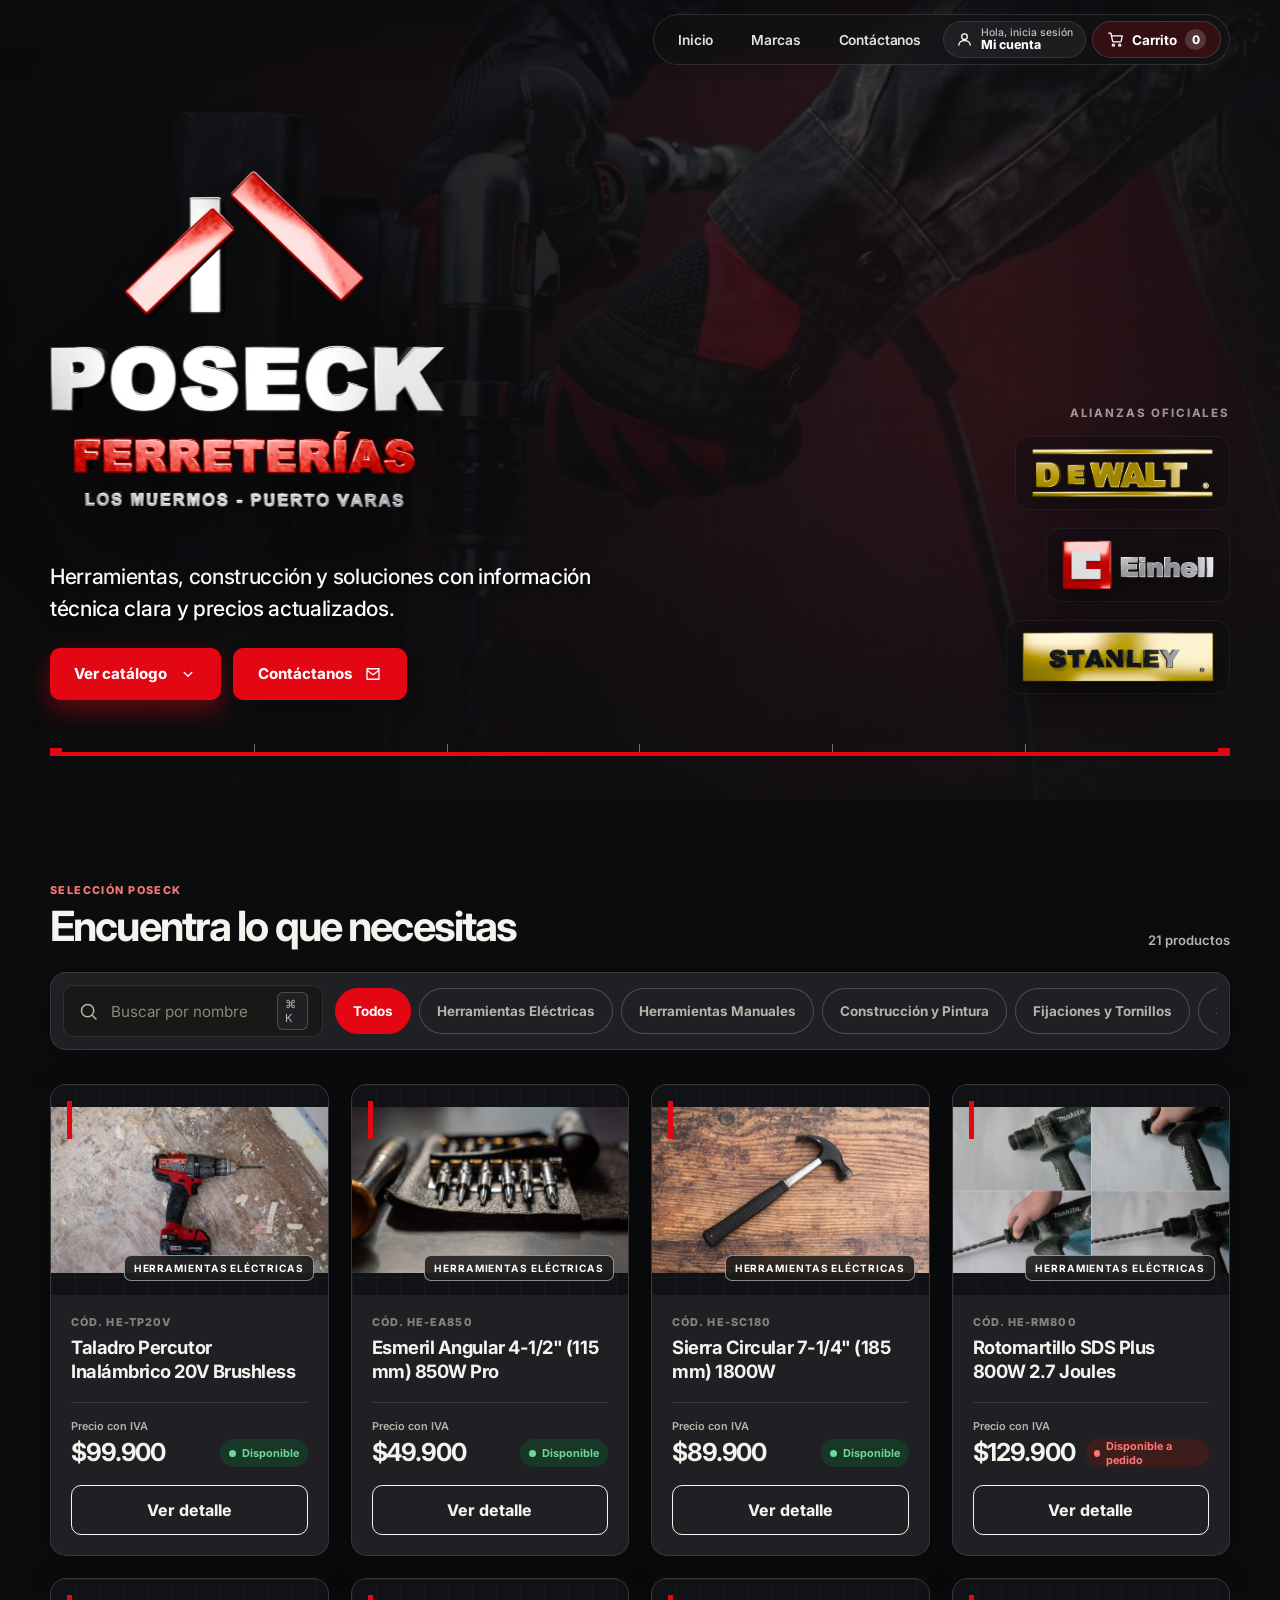
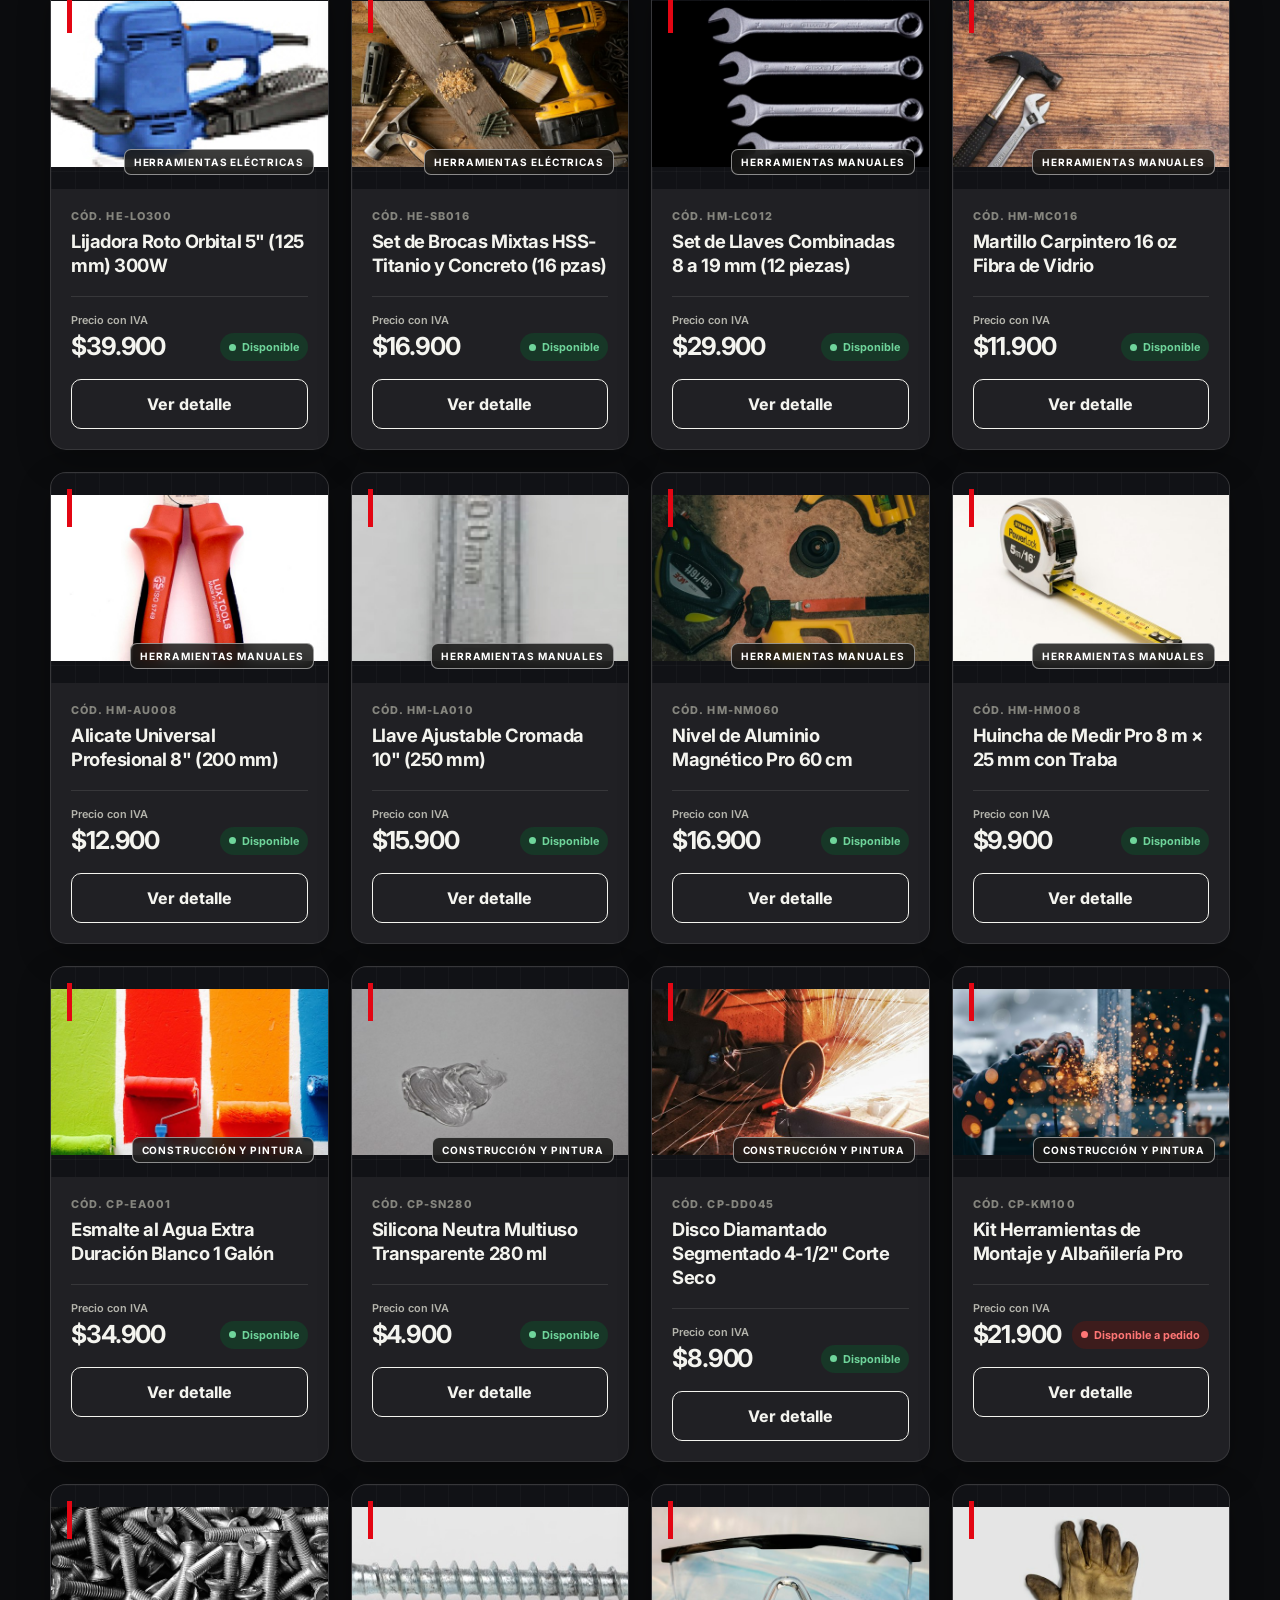
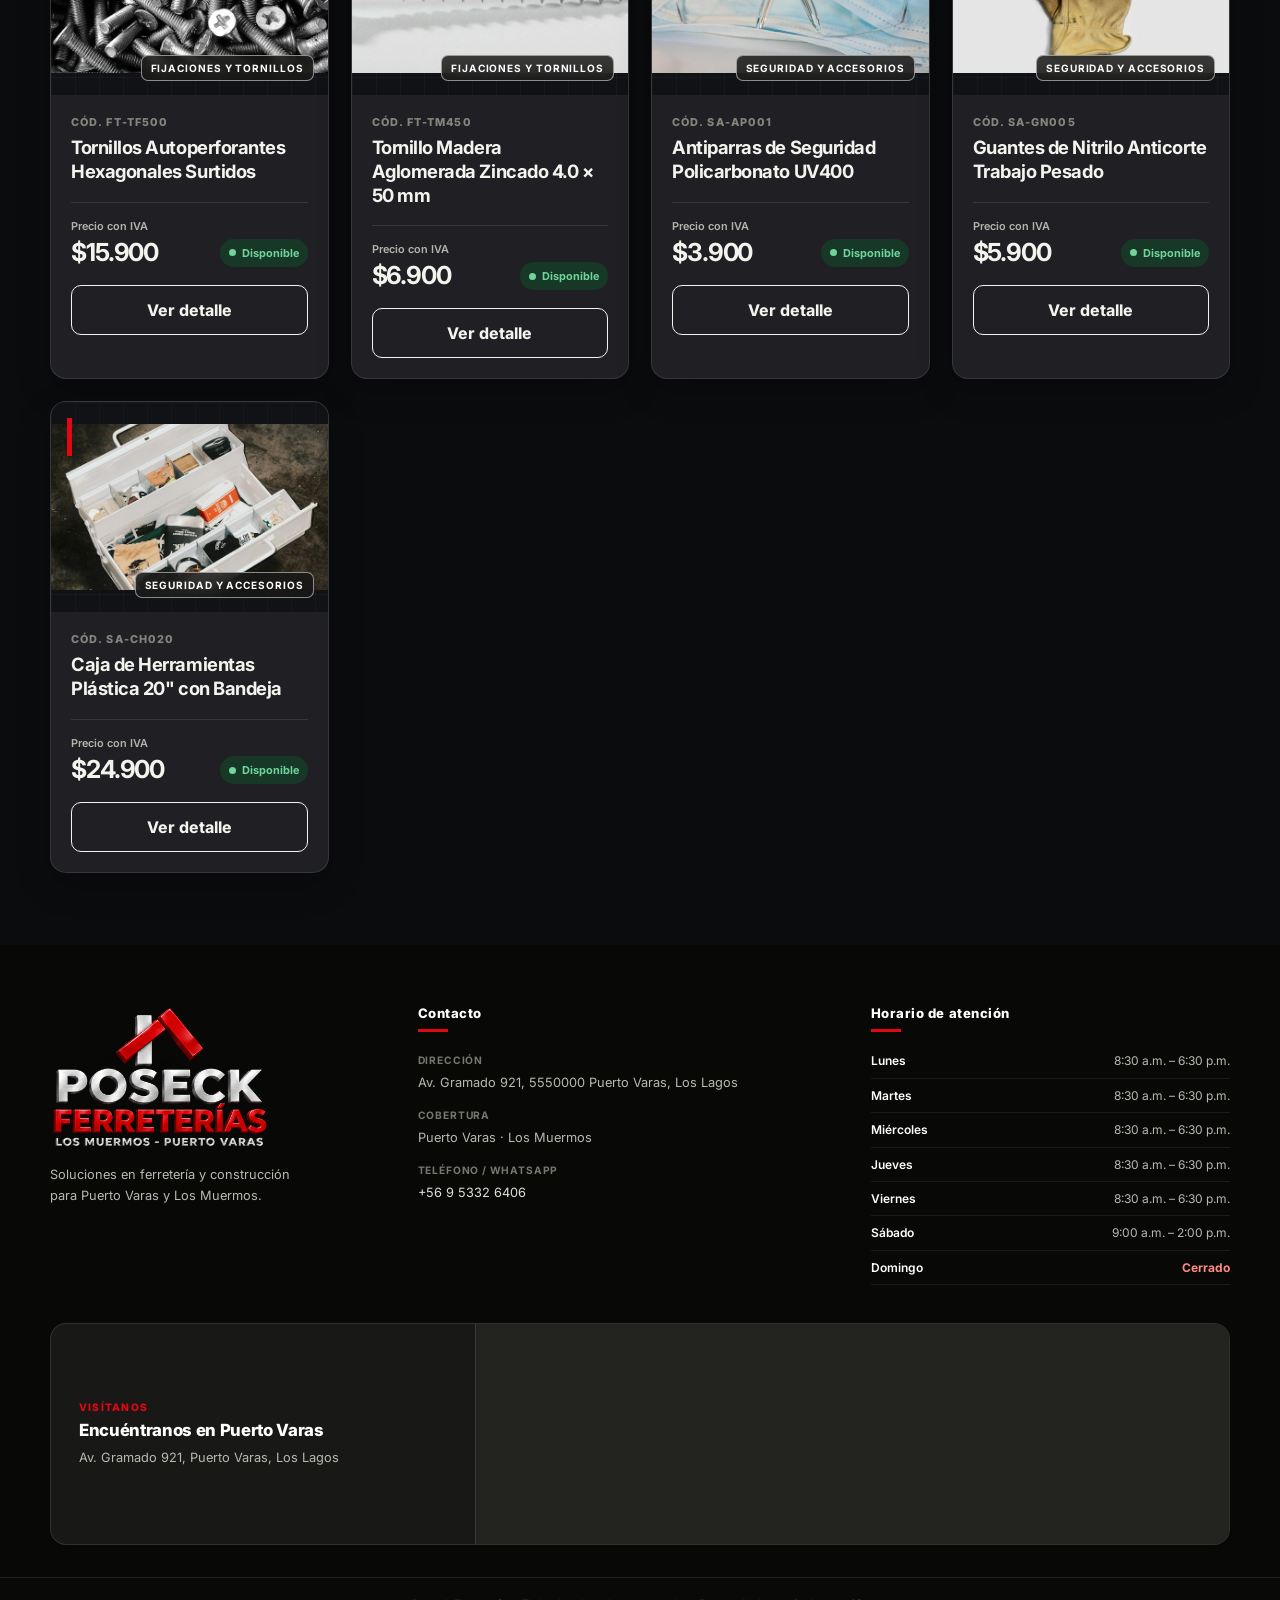
==== commit c0fc84e5: "feat(account): agrega acceso 'Hola, inicia sesión / Mi cuenta', registro e historial de pedidos" ====
--- a/index.html
+++ b/index.html
@@ -31,6 +31,22 @@
           <a href="#marcas">Marcas</a>
           <a href="#contacto">Contáctanos</a>
           <button
+            class="nav-account-button"
+            type="button"
+            id="account-toggle-btn"
+            aria-label="Mi cuenta e inicio de sesión"
+            aria-expanded="false"
+          >
+            <svg aria-hidden="true" viewBox="0 0 24 24" fill="none" stroke="currentColor" stroke-width="2">
+              <circle cx="12" cy="8" r="4" />
+              <path d="M4 20c0-4 3.6-6.5 8-6.5s8 2.5 8 6.5" />
+            </svg>
+            <span class="nav-account-copy">
+              <small id="nav-account-greeting">Hola, inicia sesión</small>
+              <strong id="nav-account-label">Mi cuenta</strong>
+            </span>
+          </button>
+          <button
             class="nav-cart-button"
             type="button"
             id="cart-toggle-btn"
@@ -326,5 +342,27 @@
         </div>
       </aside>
     </div>
+
+    <div class="account-backdrop" id="account-backdrop" hidden>
+      <article
+        class="account-modal"
+        role="dialog"
+        aria-modal="true"
+        aria-labelledby="account-modal-title"
+      >
+        <div class="account-modal-header">
+          <div>
+            <span class="cart-kicker">POSECK FERRETERÍAS</span>
+            <h2 id="account-modal-title">Mi Cuenta</h2>
+          </div>
+          <button class="cart-close-btn" type="button" id="account-close-btn" aria-label="Cerrar cuenta">
+            <svg aria-hidden="true" viewBox="0 0 24 24">
+              <path d="M6 6 18 18M18 6 6 18" />
+            </svg>
+          </button>
+        </div>
+        <div class="account-modal-body" id="account-modal-body"></div>
+      </article>
+    </div>
   </body>
 </html>
--- a/styles.css
+++ b/styles.css
@@ -2425,3 +2425,271 @@
   border-color: rgba(255, 255, 255, 0.25);
   color: #ffffff;
 }
+
+
+/* ---- Nav Account ("Hola, inicia sesión" / "Mi cuenta") & Account Modal ---- */
+.nav-account-button {
+  display: inline-flex;
+  align-items: center;
+  gap: 8px;
+  padding: 5px 12px;
+  border: 1px solid rgba(255, 255, 255, 0.10);
+  border-radius: 999px;
+  background: rgba(255, 255, 255, 0.05);
+  color: #ffffff;
+  text-align: left;
+  cursor: pointer;
+  transition: background 180ms ease, border-color 180ms ease;
+}
+
+.nav-account-button:hover,
+.nav-account-button:focus-visible {
+  background: rgba(255, 255, 255, 0.14);
+  border-color: rgba(255, 255, 255, 0.25);
+}
+
+.nav-account-button svg {
+  width: 17px;
+  height: 17px;
+  flex: 0 0 auto;
+}
+
+.nav-account-copy {
+  display: flex;
+  flex-direction: column;
+  line-height: 1.1;
+}
+
+.nav-account-copy small {
+  font-size: 0.65rem;
+  color: rgba(255, 255, 255, 0.72);
+  font-weight: 500;
+}
+
+.nav-account-copy strong {
+  font-size: 0.78rem;
+  font-weight: 750;
+  color: #ffffff;
+}
+
+@media (max-width: 640px) {
+  .nav-account-copy small {
+    display: none;
+  }
+}
+
+.account-backdrop {
+  position: fixed;
+  inset: 0;
+  z-index: 95;
+  display: grid;
+  place-items: center;
+  padding: 16px;
+  background: rgba(0, 0, 0, 0.72);
+  backdrop-filter: blur(8px);
+  -webkit-backdrop-filter: blur(8px);
+}
+
+.account-backdrop[hidden] {
+  display: none;
+}
+
+.account-modal {
+  width: min(100%, 440px);
+  border-radius: 20px;
+  background: #121317;
+  border: 1px solid rgba(255, 255, 255, 0.10);
+  box-shadow: 0 28px 72px rgba(0, 0, 0, 0.7);
+  color: #f4f4ef;
+  overflow: hidden;
+  animation: reveal-up 240ms cubic-bezier(0.22, 1, 0.36, 1);
+}
+
+.account-modal-header {
+  display: flex;
+  align-items: center;
+  justify-content: space-between;
+  padding: 20px 22px;
+  border-bottom: 1px solid rgba(255, 255, 255, 0.08);
+}
+
+.account-modal-header h2 {
+  margin: 4px 0 0;
+  font-size: 1.25rem;
+  font-weight: 800;
+  color: #ffffff;
+}
+
+.account-modal-body {
+  padding: 22px;
+  display: flex;
+  flex-direction: column;
+  gap: 18px;
+}
+
+.account-tabs {
+  display: grid;
+  grid-template-columns: 1fr 1fr;
+  gap: 6px;
+  padding: 5px;
+  border-radius: 12px;
+  background: #0b0c0e;
+  border: 1px solid rgba(255, 255, 255, 0.06);
+}
+
+.account-tab {
+  min-height: 38px;
+  border: 0;
+  border-radius: 8px;
+  background: transparent;
+  color: #96989f;
+  font-size: 0.84rem;
+  font-weight: 700;
+  cursor: pointer;
+  transition: background 160ms ease, color 160ms ease;
+}
+
+.account-tab.is-active {
+  background: var(--brand-red);
+  color: #ffffff;
+}
+
+.account-form {
+  display: flex;
+  flex-direction: column;
+  gap: 14px;
+}
+
+.account-form label {
+  display: flex;
+  flex-direction: column;
+  gap: 6px;
+}
+
+.account-form label span {
+  font-size: 0.78rem;
+  font-weight: 600;
+  color: #c6c7cd;
+}
+
+.account-form input {
+  min-height: 44px;
+  padding: 0 14px;
+  border: 1px solid rgba(255, 255, 255, 0.12);
+  border-radius: 10px;
+  background: #0b0c0e;
+  color: #ffffff;
+  font-size: 0.9rem;
+}
+
+.account-form input:focus {
+  outline: none;
+  border-color: var(--brand-red);
+}
+
+.account-submit-btn {
+  margin-top: 6px;
+  min-height: 46px;
+  border: 0;
+  border-radius: 10px;
+  background: var(--brand-red);
+  color: #ffffff;
+  font-size: 0.9rem;
+  font-weight: 750;
+  cursor: pointer;
+  transition: background 180ms ease;
+}
+
+.account-submit-btn:hover {
+  background: var(--brand-red-dark);
+}
+
+.account-profile-card {
+  display: flex;
+  align-items: center;
+  gap: 14px;
+  padding: 14px;
+  border-radius: 14px;
+  background: #181a20;
+  border: 1px solid rgba(255, 255, 255, 0.08);
+}
+
+.account-avatar {
+  display: grid;
+  width: 46px;
+  height: 46px;
+  border-radius: 50%;
+  background: var(--brand-red);
+  color: #ffffff;
+  font-size: 1.2rem;
+  font-weight: 800;
+  place-items: center;
+  flex: 0 0 auto;
+}
+
+.account-profile-card strong {
+  display: block;
+  font-size: 0.96rem;
+  color: #ffffff;
+}
+
+.account-profile-card span,
+.account-profile-card small {
+  display: block;
+  font-size: 0.78rem;
+  color: #9ea0a8;
+}
+
+.account-section h3 {
+  margin: 0 0 10px;
+  font-size: 0.88rem;
+  font-weight: 750;
+  color: #ffffff;
+}
+
+.account-orders-list {
+  display: flex;
+  flex-direction: column;
+  gap: 8px;
+  max-height: 180px;
+  overflow-y: auto;
+}
+
+.account-order-row {
+  display: flex;
+  align-items: center;
+  justify-content: space-between;
+  padding: 10px 12px;
+  border-radius: 10px;
+  background: #181a20;
+  border: 1px solid rgba(255, 255, 255, 0.06);
+  font-size: 0.82rem;
+}
+
+.account-order-row span {
+  display: block;
+  font-size: 0.74rem;
+  color: #8f9299;
+}
+
+.account-empty-orders {
+  margin: 0;
+  font-size: 0.82rem;
+  color: #8f9299;
+}
+
+.account-logout-btn {
+  min-height: 42px;
+  border: 1px solid rgba(255, 255, 255, 0.14);
+  border-radius: 10px;
+  background: transparent;
+  color: #d4d4cd;
+  font-size: 0.84rem;
+  font-weight: 600;
+  cursor: pointer;
+}
+
+.account-logout-btn:hover {
+  border-color: var(--brand-red);
+  color: #ffffff;
+}
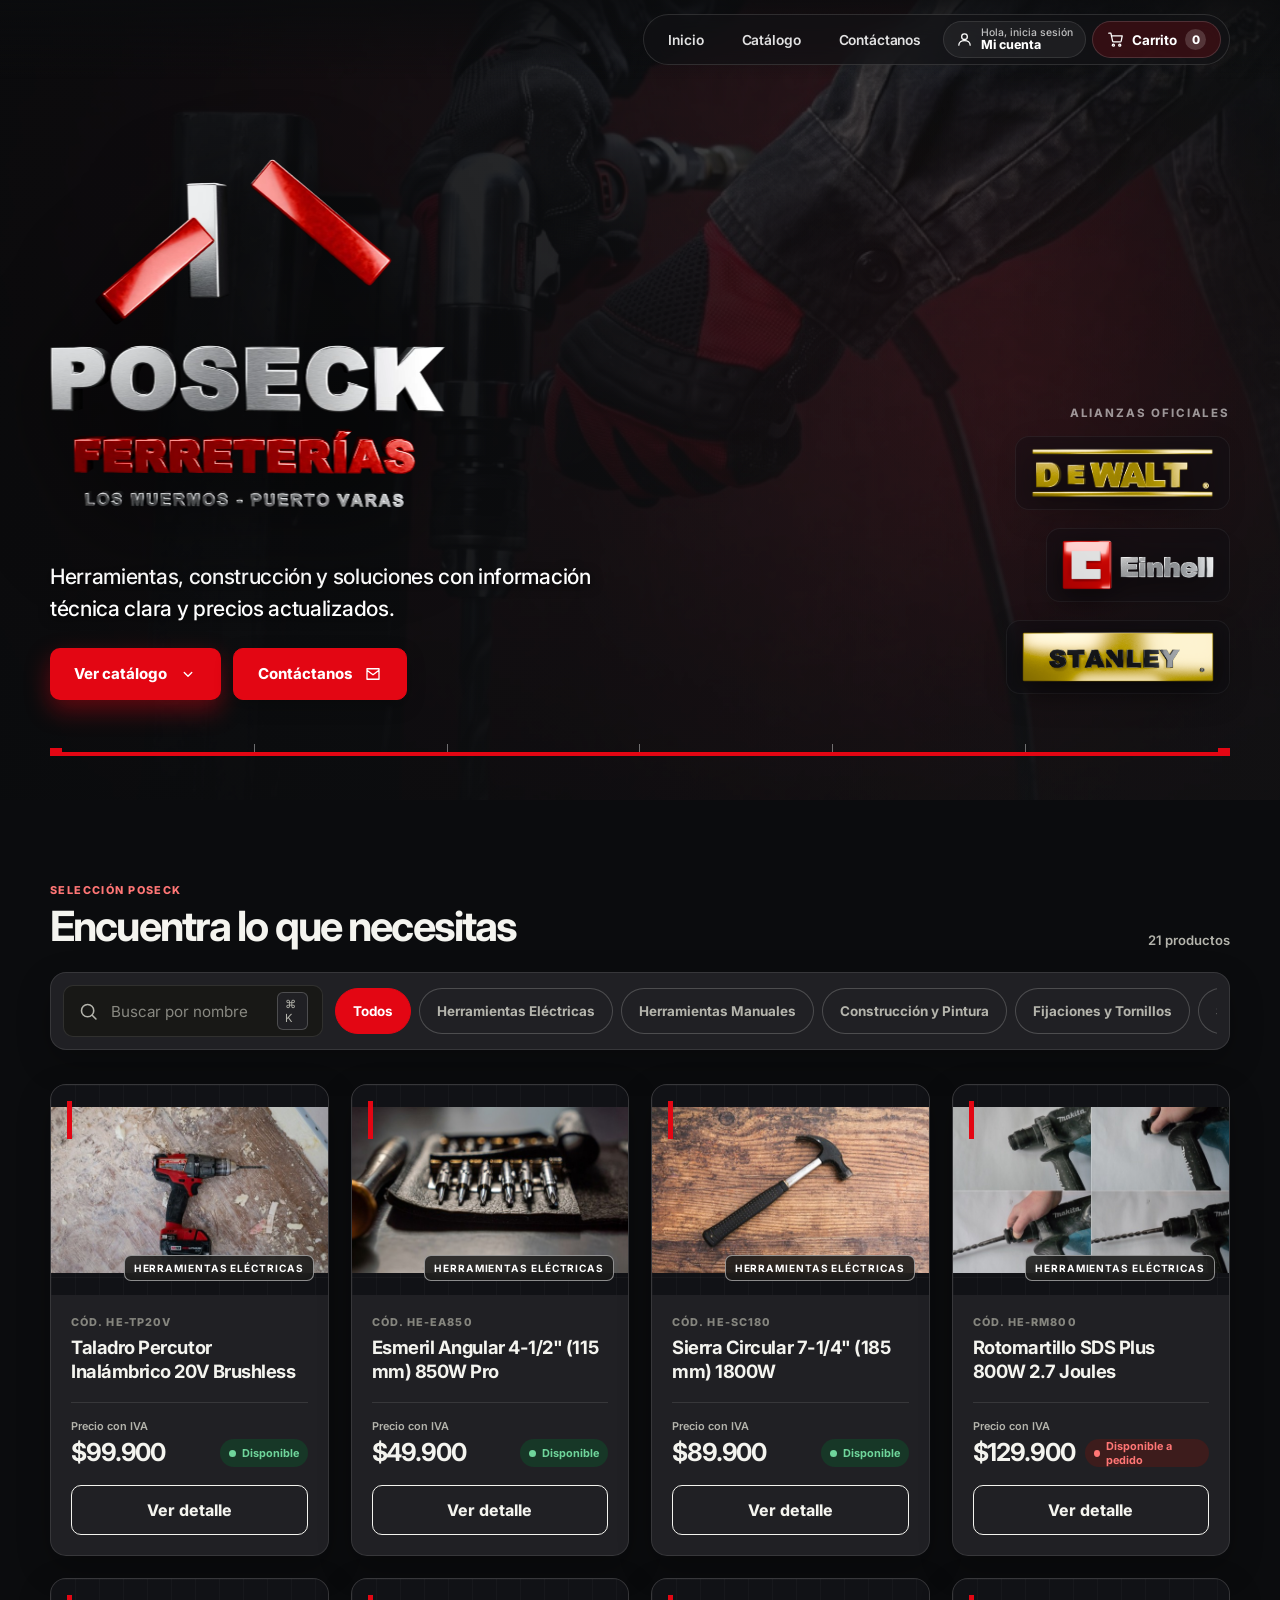
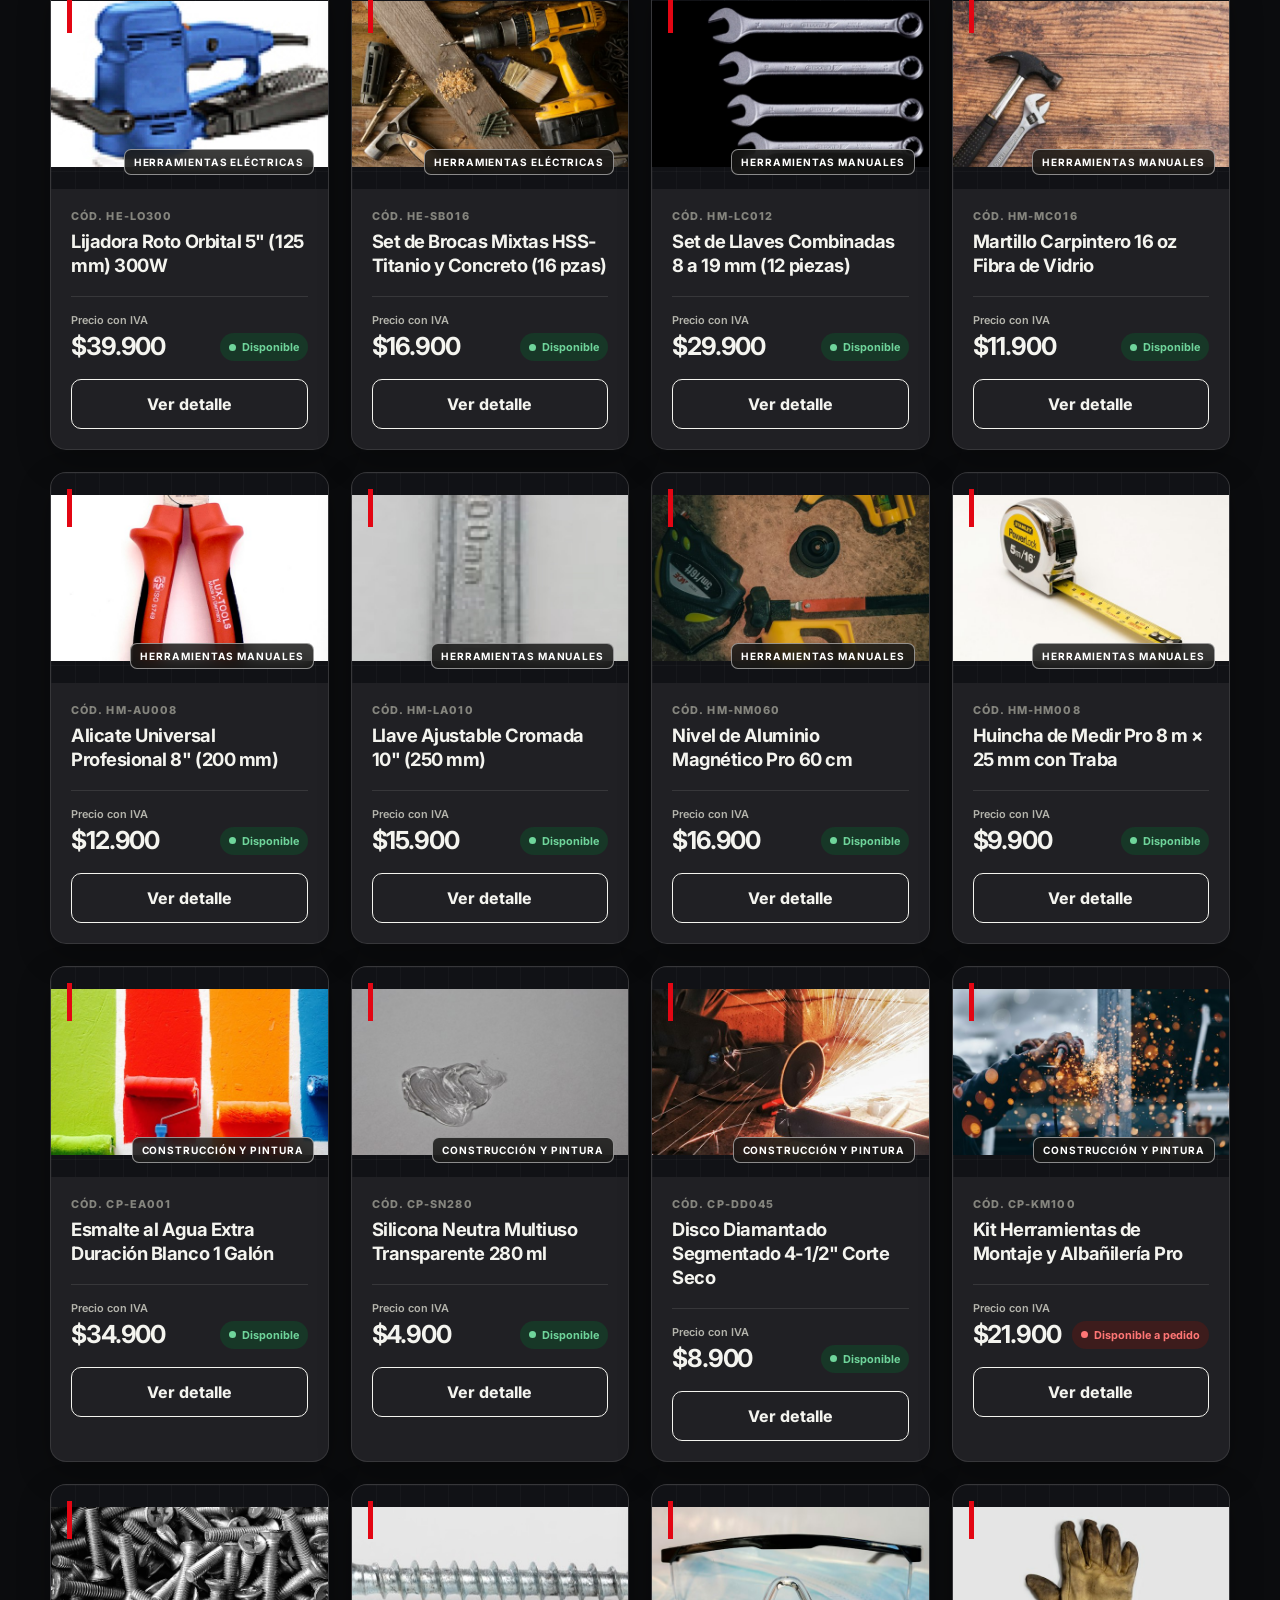
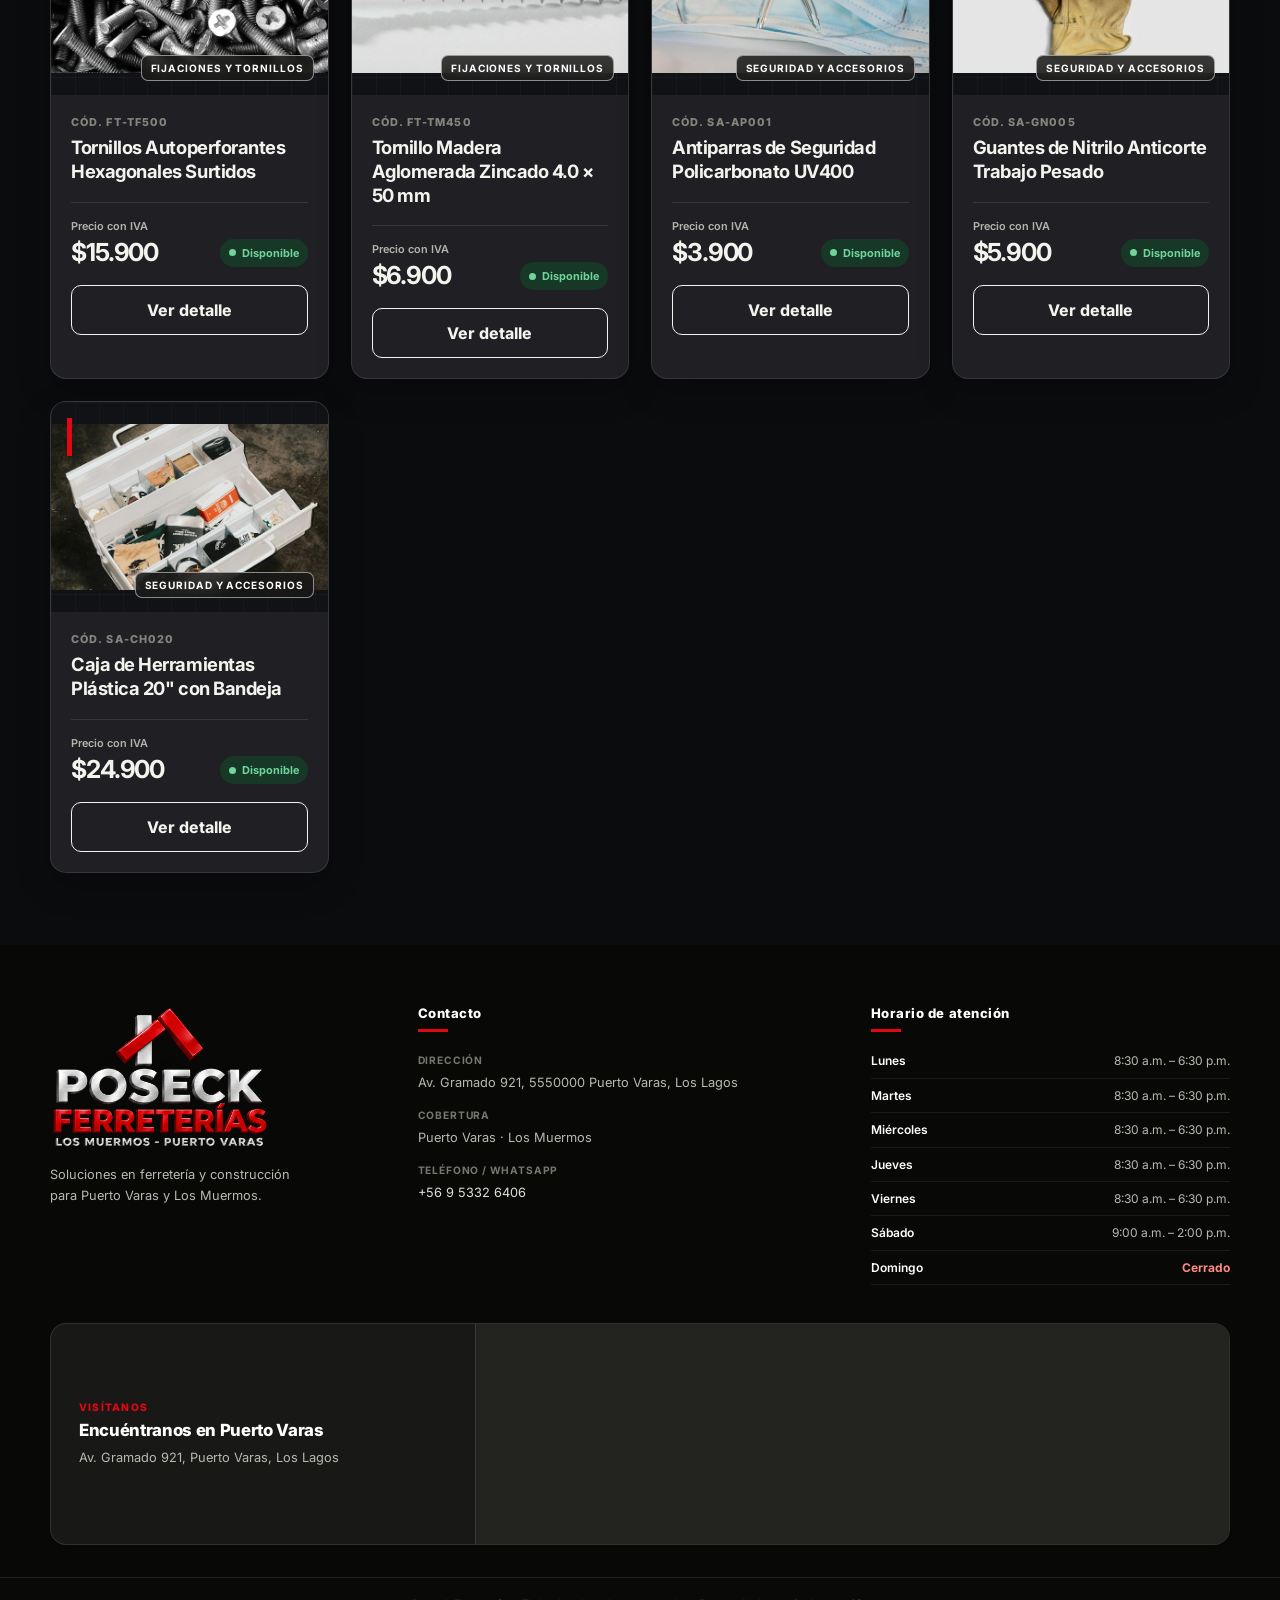
==== commit e427205e: "style(nav): cambia Marcas por Catálogo en la barra de navegación" ====
--- a/index.html
+++ b/index.html
@@ -28,7 +28,7 @@
       <div class="floating-nav-inner">
         <nav class="floating-nav-links" aria-label="Navegación principal">
           <a href="#inicio">Inicio</a>
-          <a href="#marcas">Marcas</a>
+          <a href="#catalogo">Catálogo</a>
           <a href="#contacto">Contáctanos</a>
           <button
             class="nav-account-button"
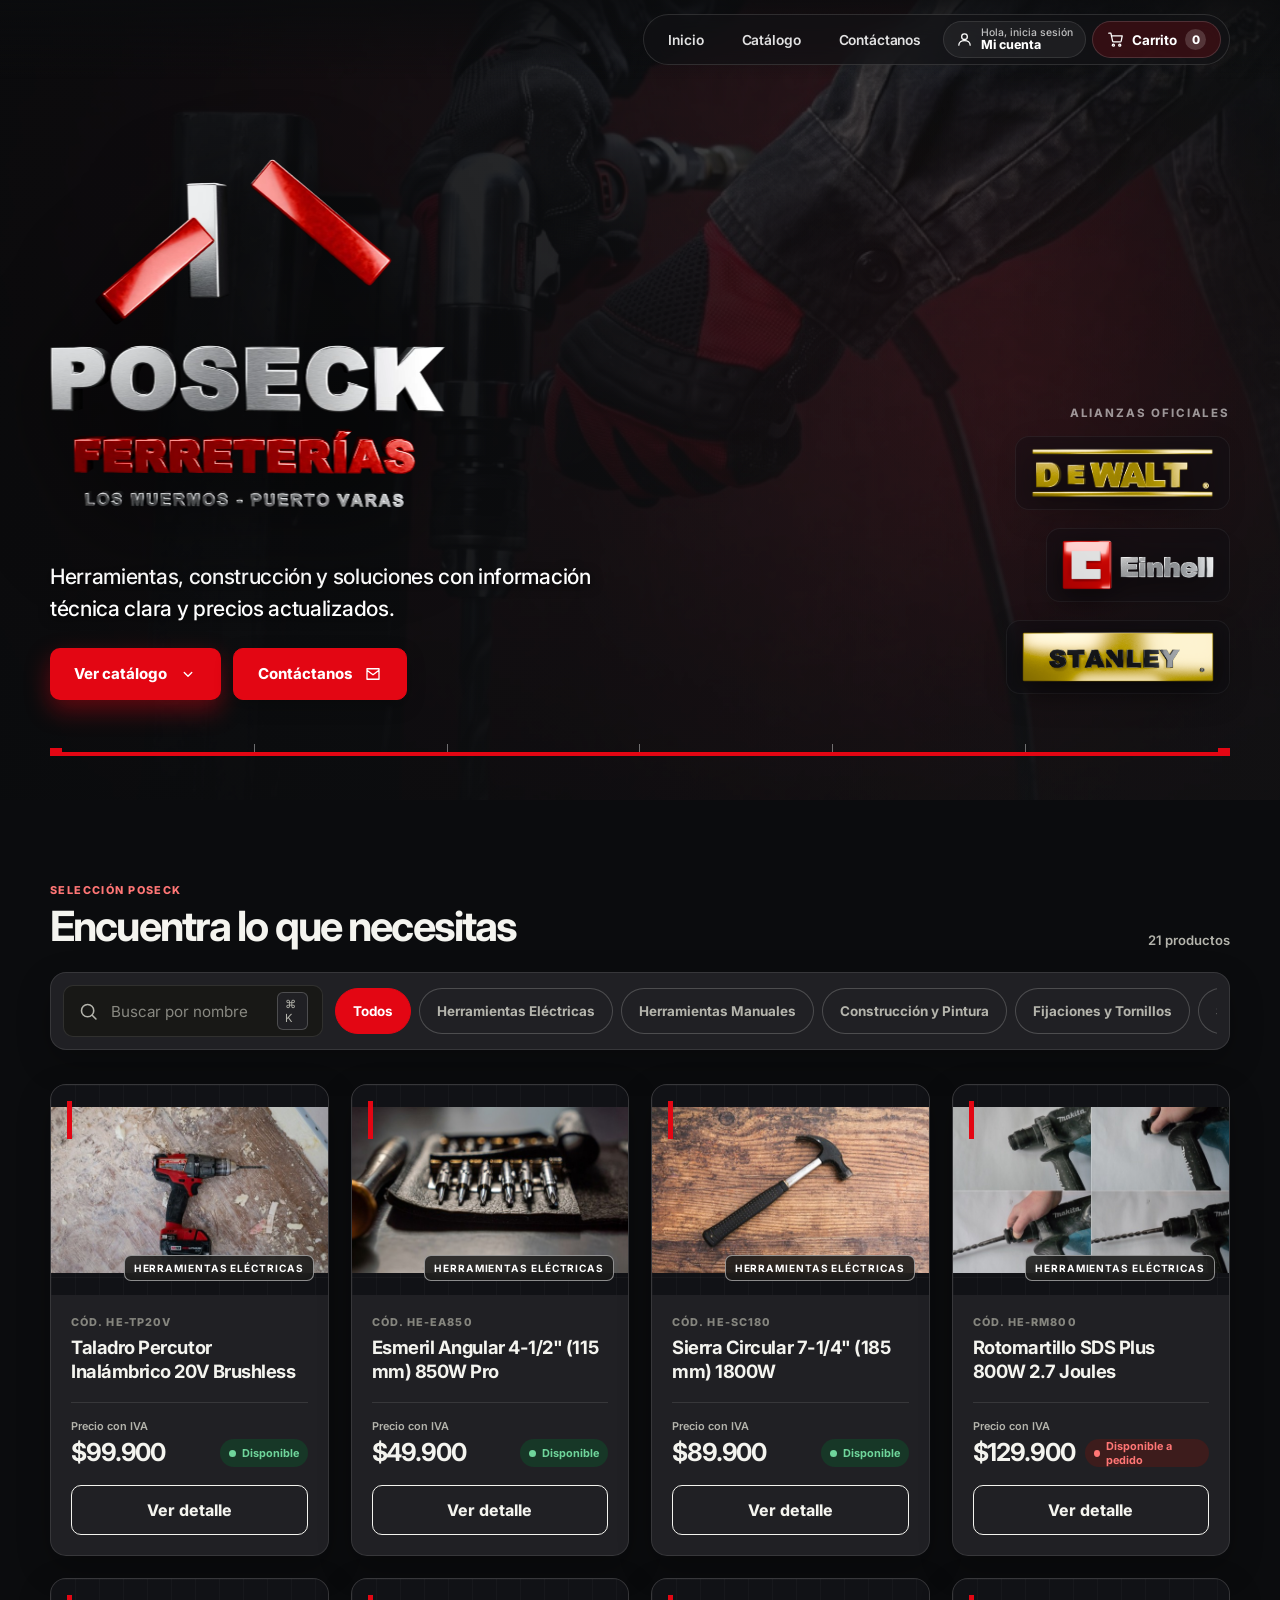
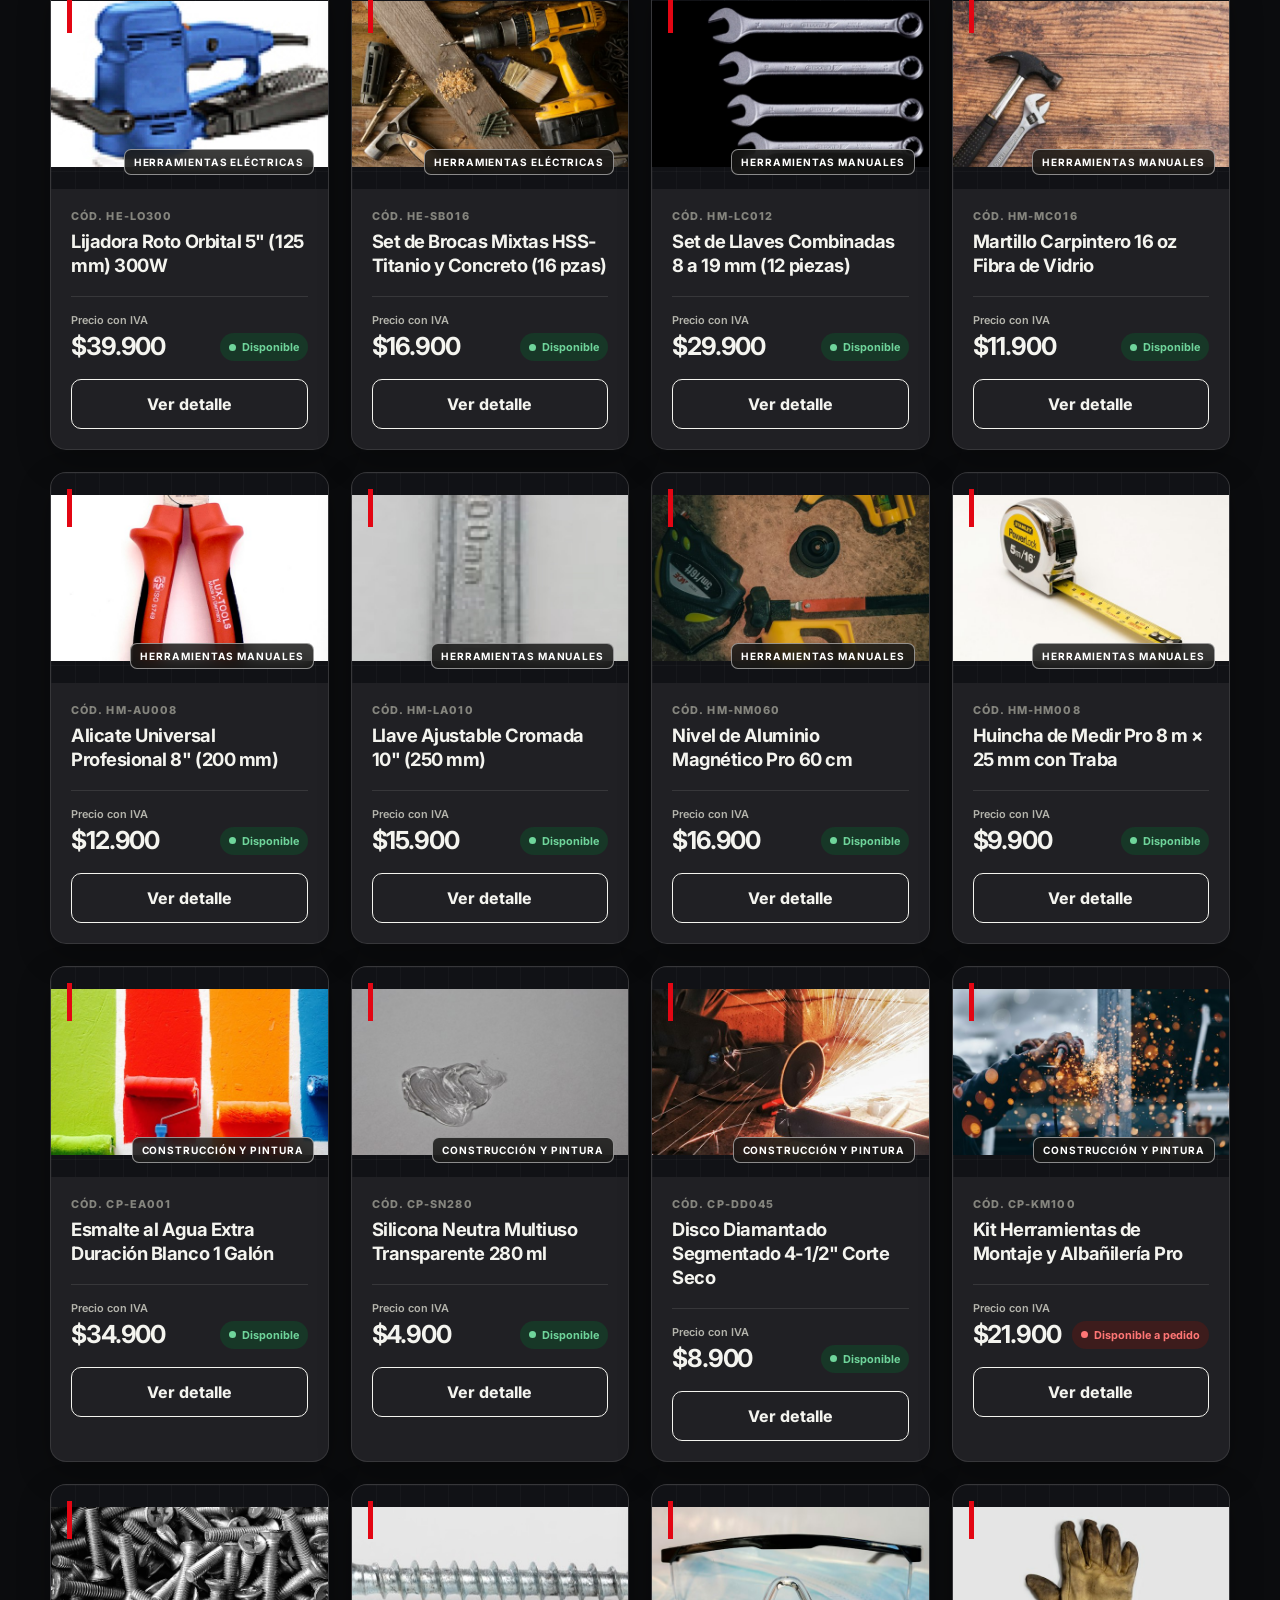
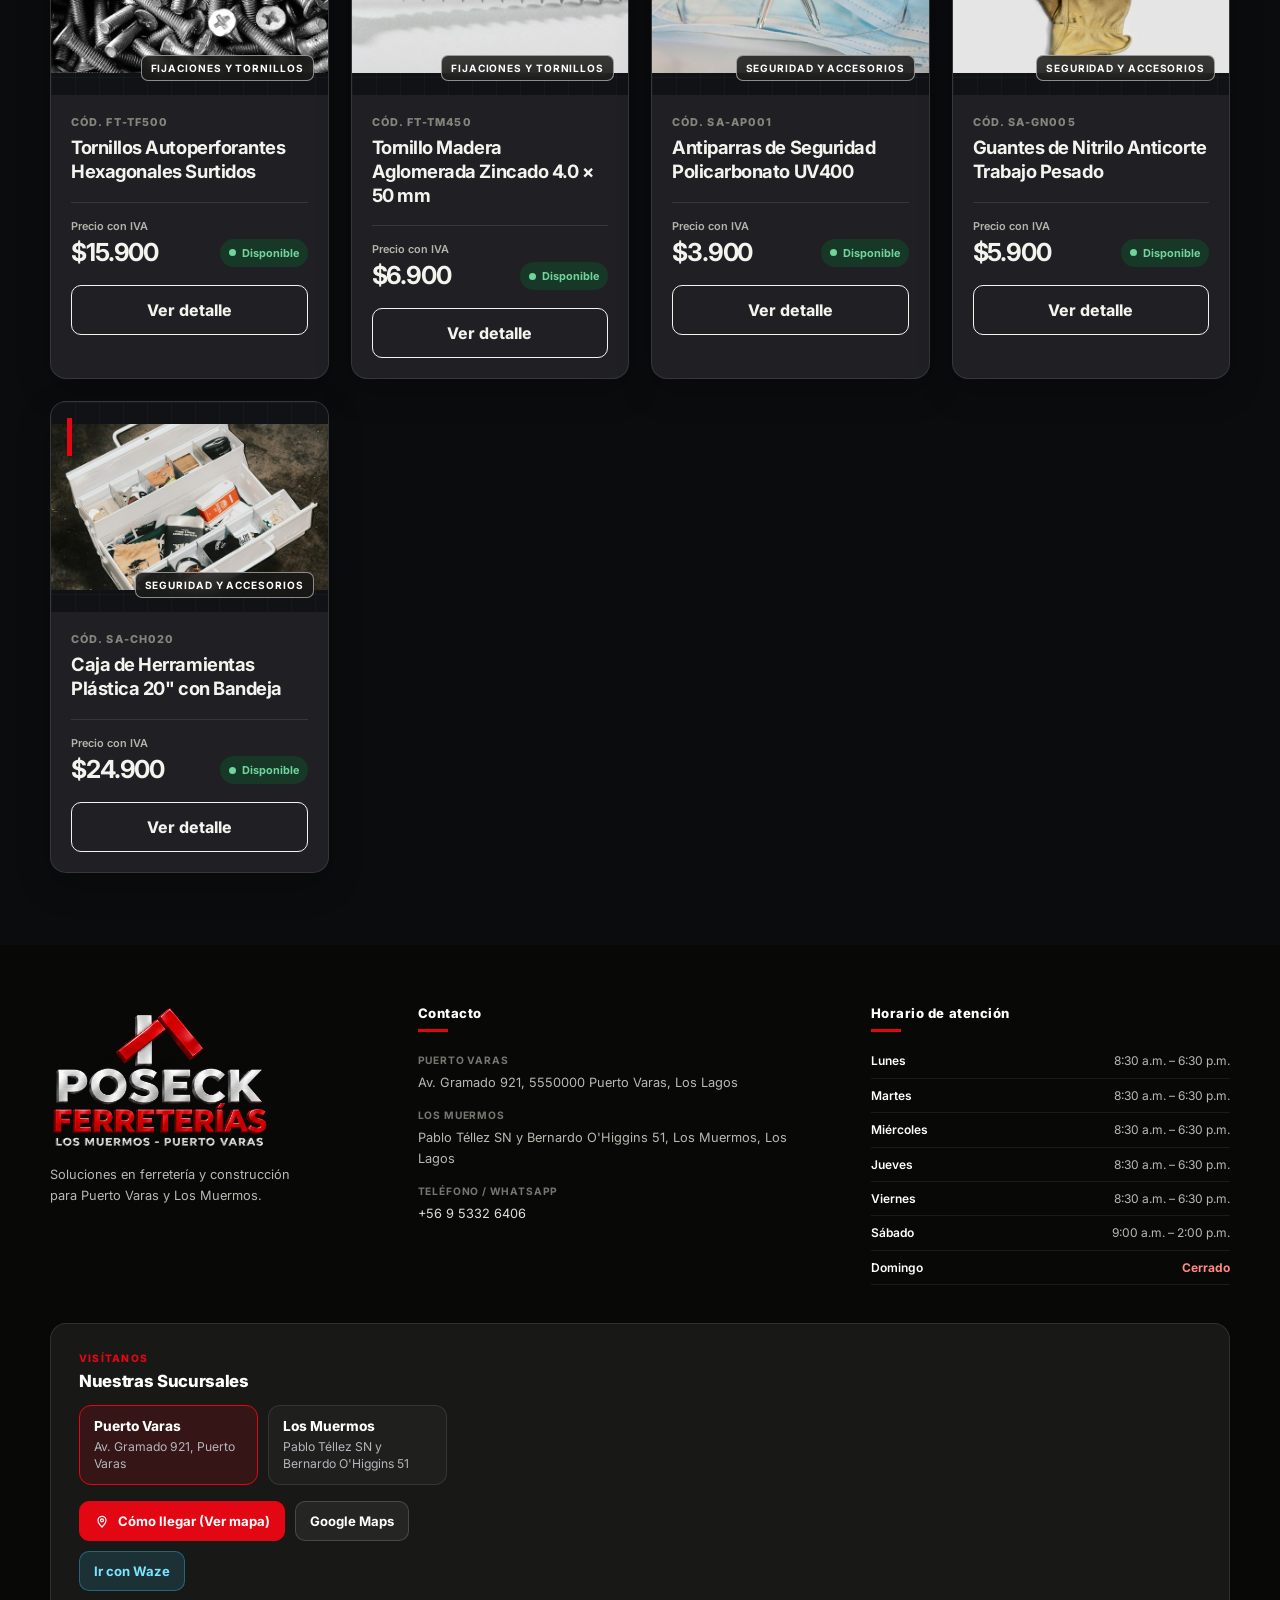
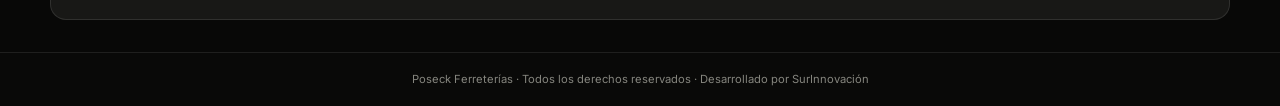
==== commit 76ec7f62: "feat(footer): agrega sucursal Los Muermos, mapa desplegable, Cómo llegar y Waze" ====
--- a/index.html
+++ b/index.html
@@ -216,12 +216,12 @@
             <h2 id="footer-contact-title">Contacto</h2>
             <address class="footer-contact-list">
               <p>
-                <span>Dirección</span>
+                <span>Puerto Varas</span>
                 Av. Gramado 921, 5550000 Puerto Varas, Los Lagos
               </p>
               <p>
-                <span>Cobertura</span>
-                Puerto Varas · Los Muermos
+                <span>Los Muermos</span>
+                Pablo Téllez SN y Bernardo O'Higgins 51, Los Muermos, Los Lagos
               </p>
               <p>
                 <span>Teléfono / WhatsApp</span>
@@ -247,12 +247,68 @@
         <section class="footer-location" aria-labelledby="footer-location-title">
           <div class="footer-location-copy">
             <span>Visítanos</span>
-            <h2 id="footer-location-title">Encuéntranos en Puerto Varas</h2>
-            <p>Av. Gramado 921, Puerto Varas, Los Lagos</p>
-          </div>
-          <div class="footer-map">
+            <h2 id="footer-location-title">Nuestras Sucursales</h2>
+
+            <div class="branch-selector" role="tablist" aria-label="Seleccionar sucursal">
+              <button
+                type="button"
+                class="branch-pill is-active"
+                data-branch="puerto-varas"
+                aria-selected="true"
+              >
+                <strong>Puerto Varas</strong>
+                <span>Av. Gramado 921, Puerto Varas</span>
+              </button>
+              <button
+                type="button"
+                class="branch-pill"
+                data-branch="los-muermos"
+                aria-selected="false"
+              >
+                <strong>Los Muermos</strong>
+                <span>Pablo Téllez SN y Bernardo O'Higgins 51</span>
+              </button>
+            </div>
+
+            <div class="location-actions">
+              <button
+                type="button"
+                class="location-btn is-map-toggle"
+                id="toggle-map-btn"
+                aria-expanded="false"
+                aria-controls="footer-map-panel"
+              >
+                <svg aria-hidden="true" viewBox="0 0 24 24" fill="none" stroke="currentColor" stroke-width="2">
+                  <path d="M12 21s-6-5.33-6-10a6 6 0 1 1 12 0c0 4.67-6 10-6 10Z" />
+                  <circle cx="12" cy="11" r="2.2" />
+                </svg>
+                <span>Cómo llegar (Ver mapa)</span>
+              </button>
+              <a
+                class="location-btn is-gmaps"
+                id="gmaps-directions-link"
+                href="https://www.google.com/maps/dir/?api=1&destination=Av.+Gramado+921,+Puerto+Varas,+Los+Lagos,+Chile"
+                target="_blank"
+                rel="noopener noreferrer"
+              >
+                Google Maps
+              </a>
+              <a
+                class="location-btn is-waze"
+                id="waze-directions-link"
+                href="https://waze.com/ul?q=Av.%20Gramado%20921%2C%20Puerto%20Varas%2C%20Chile&navigate=yes"
+                target="_blank"
+                rel="noopener noreferrer"
+              >
+                Ir con Waze
+              </a>
+            </div>
+          </div>
+
+          <div class="footer-map" id="footer-map-panel" hidden>
             <iframe
-              title="Mapa de Poseck Ferreterías en Puerto Varas"
+              id="footer-map-iframe"
+              title="Mapa de Poseck Ferreterías"
               src="https://www.google.com/maps?q=Av.+Gramado+921,+Puerto+Varas,+Los+Lagos,+Chile&output=embed"
               loading="lazy"
               referrerpolicy="no-referrer-when-downgrade"
--- a/styles.css
+++ b/styles.css
@@ -2693,3 +2693,123 @@
   border-color: var(--brand-red);
   color: #ffffff;
 }
+
+
+/* ---- Branch Selector & Map / Waze Directions ---- */
+.branch-selector {
+  display: grid;
+  grid-template-columns: 1fr;
+  gap: 10px;
+  margin-top: 14px;
+}
+
+@media (min-width: 600px) {
+  .branch-selector {
+    grid-template-columns: 1fr 1fr;
+  }
+}
+
+.branch-pill {
+  display: flex;
+  flex-direction: column;
+  align-items: flex-start;
+  gap: 4px;
+  padding: 12px 14px;
+  border: 1px solid rgba(255, 255, 255, 0.10);
+  border-radius: 12px;
+  background: rgba(255, 255, 255, 0.03);
+  color: #ffffff;
+  text-align: left;
+  cursor: pointer;
+  transition: border-color 180ms ease, background 180ms ease, transform 180ms ease;
+}
+
+.branch-pill strong {
+  font-size: 0.86rem;
+  font-weight: 750;
+  color: #ffffff;
+}
+
+.branch-pill span {
+  font-size: 0.76rem;
+  line-height: 1.4;
+  color: #b4b6bd;
+}
+
+.branch-pill:hover {
+  border-color: rgba(255, 255, 255, 0.24);
+  background: rgba(255, 255, 255, 0.07);
+}
+
+.branch-pill.is-active {
+  border-color: var(--brand-red);
+  background: rgba(227, 6, 19, 0.14);
+}
+
+.location-actions {
+  display: flex;
+  flex-wrap: wrap;
+  gap: 10px;
+  margin-top: 16px;
+}
+
+.location-btn {
+  display: inline-flex;
+  align-items: center;
+  justify-content: center;
+  gap: 8px;
+  min-height: 40px;
+  padding: 0 14px;
+  border-radius: 10px;
+  font-size: 0.82rem;
+  font-weight: 700;
+  cursor: pointer;
+  transition: transform 160ms ease, background 160ms ease, border-color 160ms ease;
+}
+
+.location-btn svg {
+  width: 16px;
+  height: 16px;
+}
+
+.location-btn.is-map-toggle {
+  border: 1px solid var(--brand-red);
+  background: var(--brand-red);
+  color: #ffffff;
+}
+
+.location-btn.is-map-toggle:hover {
+  background: var(--brand-red-dark);
+  transform: translateY(-1px);
+}
+
+.location-btn.is-gmaps {
+  border: 1px solid rgba(255, 255, 255, 0.16);
+  background: rgba(255, 255, 255, 0.06);
+  color: #ffffff;
+}
+
+.location-btn.is-gmaps:hover {
+  background: rgba(255, 255, 255, 0.14);
+  transform: translateY(-1px);
+}
+
+.location-btn.is-waze {
+  border: 1px solid rgba(51, 204, 255, 0.35);
+  background: rgba(51, 204, 255, 0.14);
+  color: #7ee3ff;
+}
+
+.location-btn.is-waze:hover {
+  background: rgba(51, 204, 255, 0.24);
+  color: #ffffff;
+  transform: translateY(-1px);
+}
+
+.footer-map[hidden] {
+  display: none;
+}
+
+.footer-map:not([hidden]) {
+  animation: reveal-up 240ms cubic-bezier(0.22, 1, 0.36, 1);
+}
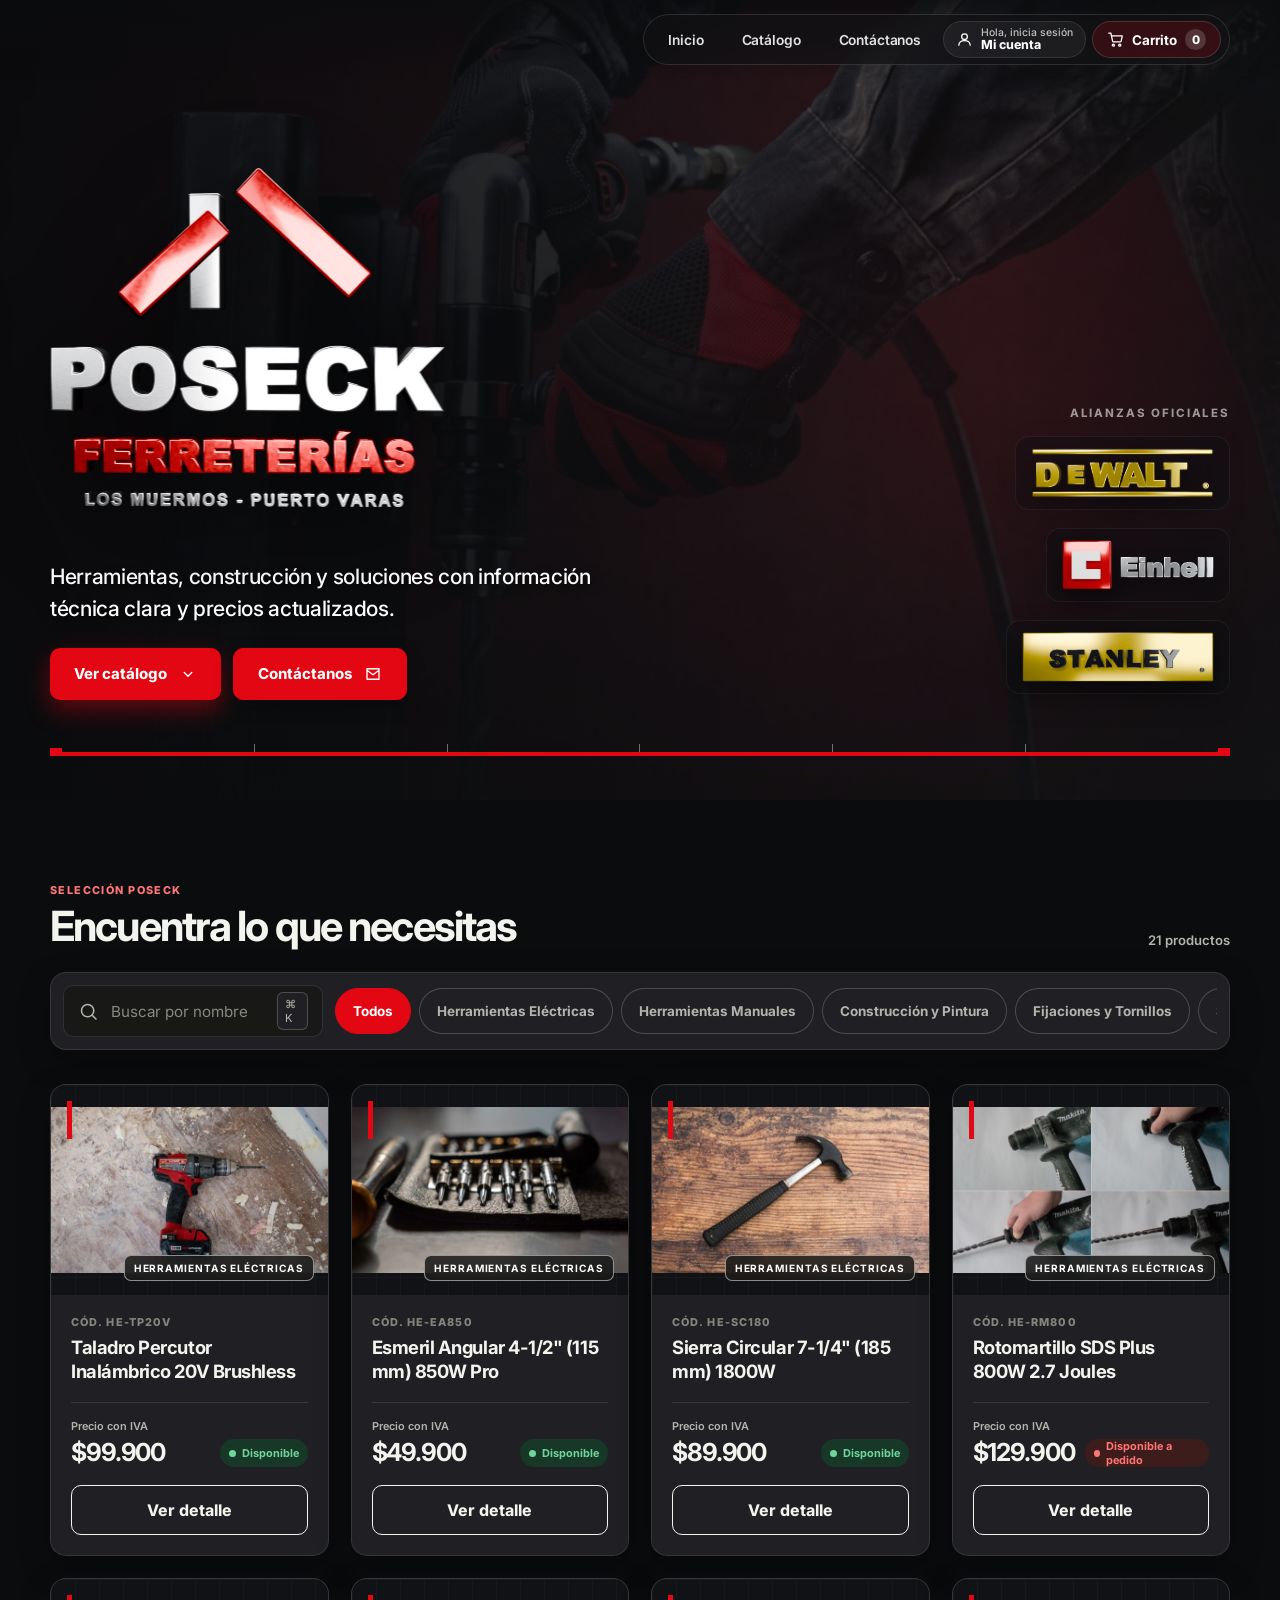
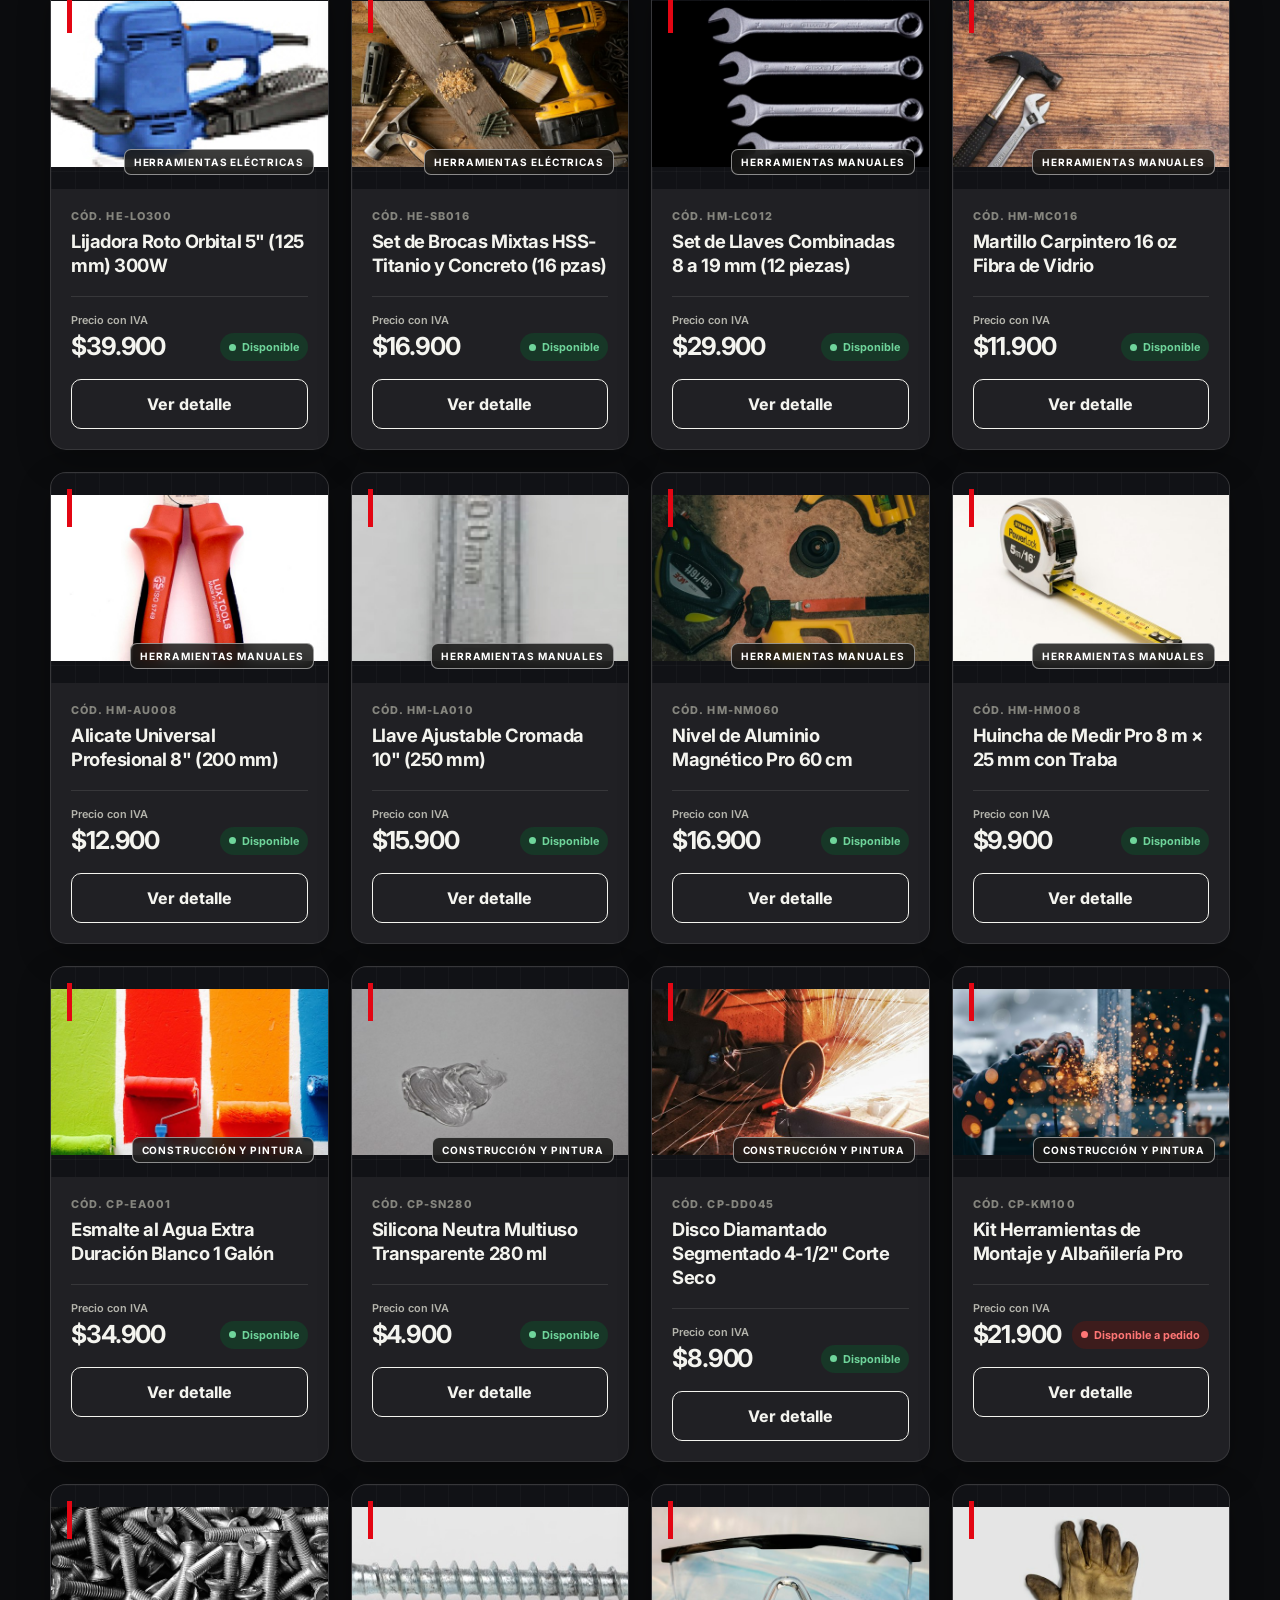
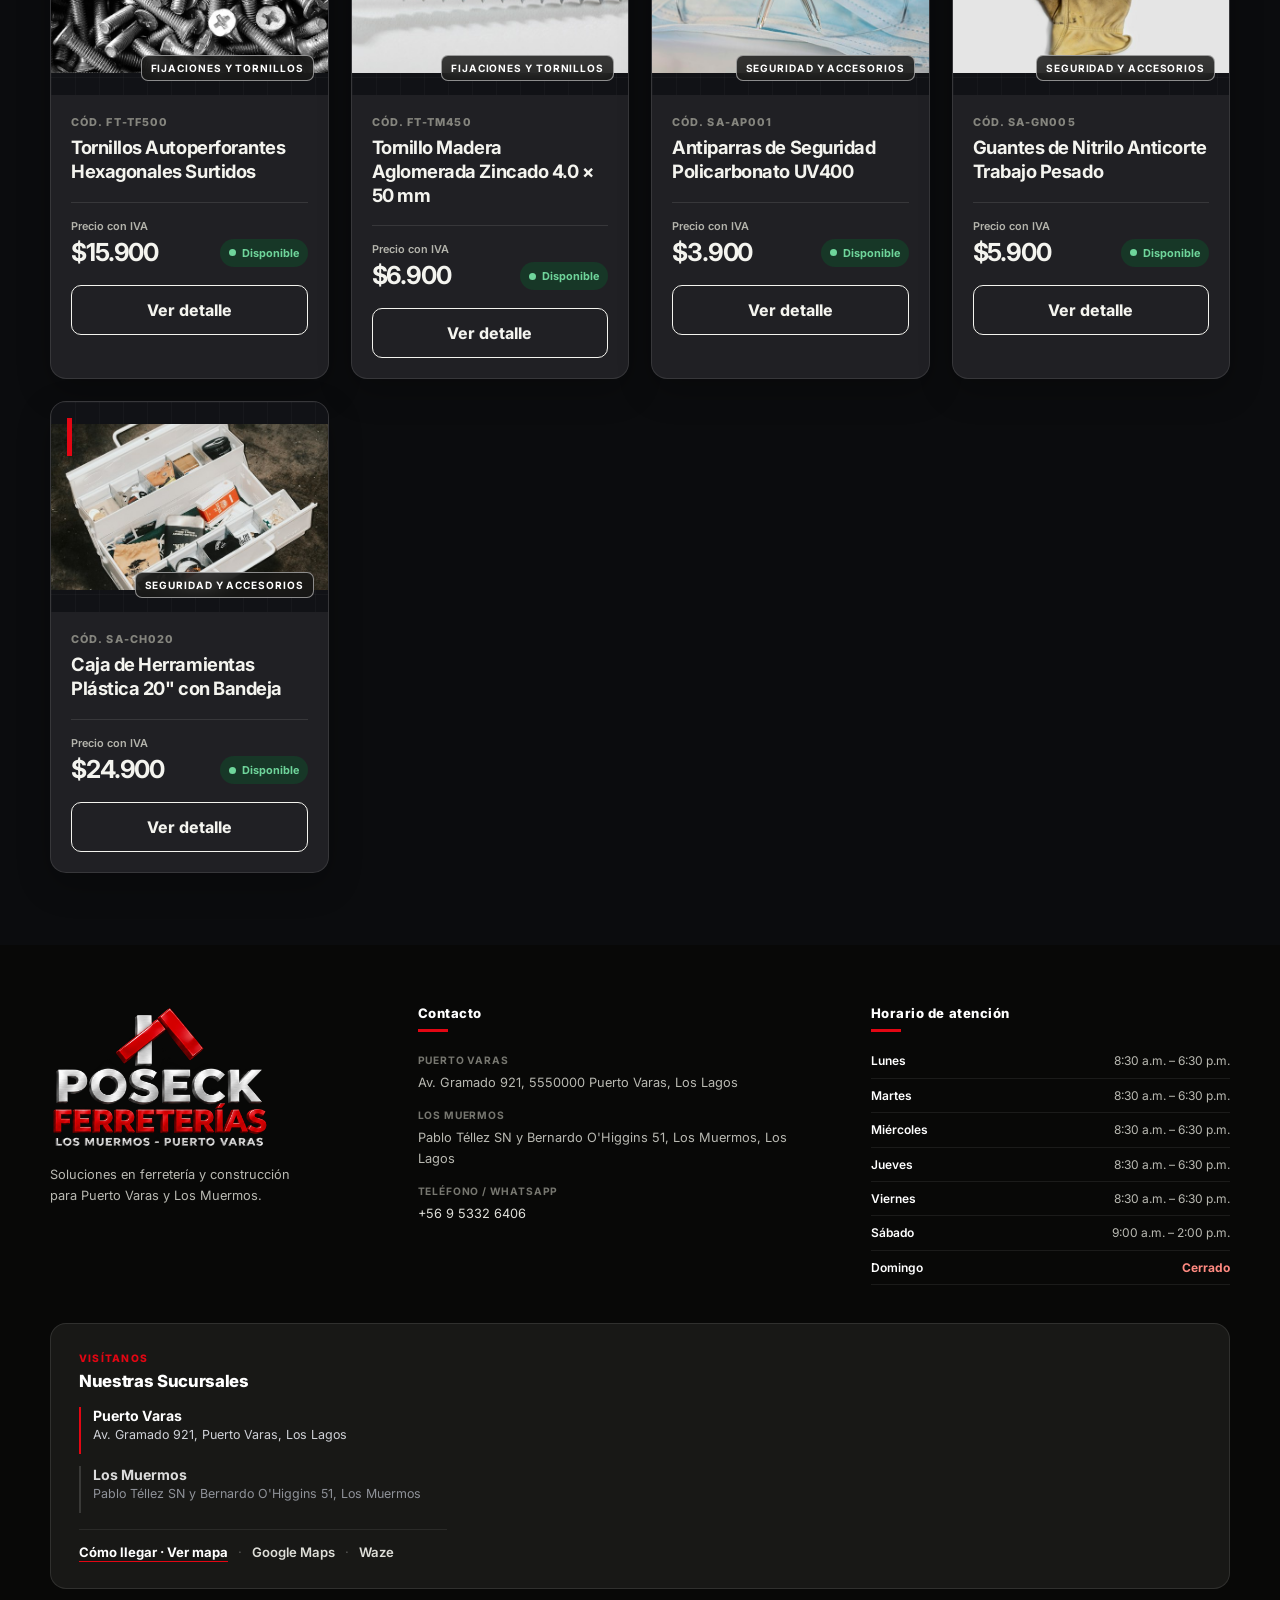
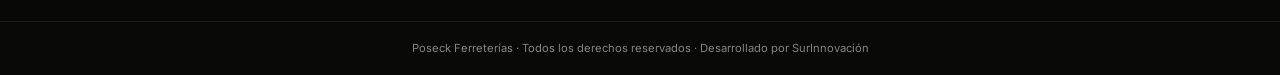
==== commit 8c08987c: "style(footer): elimina recuadros de colores y deja textos minimalistas desplegables para mapa, Googl" ====
--- a/index.html
+++ b/index.html
@@ -257,7 +257,7 @@
                 aria-selected="true"
               >
                 <strong>Puerto Varas</strong>
-                <span>Av. Gramado 921, Puerto Varas</span>
+                <span>Av. Gramado 921, Puerto Varas, Los Lagos</span>
               </button>
               <button
                 type="button"
@@ -266,11 +266,11 @@
                 aria-selected="false"
               >
                 <strong>Los Muermos</strong>
-                <span>Pablo Téllez SN y Bernardo O'Higgins 51</span>
+                <span>Pablo Téllez SN y Bernardo O'Higgins 51, Los Muermos</span>
               </button>
             </div>
 
-            <div class="location-actions">
+            <div class="location-actions" aria-label="Opciones de ruta">
               <button
                 type="button"
                 class="location-btn is-map-toggle"
@@ -278,14 +278,11 @@
                 aria-expanded="false"
                 aria-controls="footer-map-panel"
               >
-                <svg aria-hidden="true" viewBox="0 0 24 24" fill="none" stroke="currentColor" stroke-width="2">
-                  <path d="M12 21s-6-5.33-6-10a6 6 0 1 1 12 0c0 4.67-6 10-6 10Z" />
-                  <circle cx="12" cy="11" r="2.2" />
-                </svg>
-                <span>Cómo llegar (Ver mapa)</span>
+                <span>Cómo llegar · Ver mapa</span>
               </button>
+              <span class="location-sep" aria-hidden="true">·</span>
               <a
-                class="location-btn is-gmaps"
+                class="location-btn"
                 id="gmaps-directions-link"
                 href="https://www.google.com/maps/dir/?api=1&destination=Av.+Gramado+921,+Puerto+Varas,+Los+Lagos,+Chile"
                 target="_blank"
@@ -293,14 +290,15 @@
               >
                 Google Maps
               </a>
+              <span class="location-sep" aria-hidden="true">·</span>
               <a
-                class="location-btn is-waze"
+                class="location-btn"
                 id="waze-directions-link"
                 href="https://waze.com/ul?q=Av.%20Gramado%20921%2C%20Puerto%20Varas%2C%20Chile&navigate=yes"
                 target="_blank"
                 rel="noopener noreferrer"
               >
-                Ir con Waze
+                Waze
               </a>
             </div>
           </div>
--- a/styles.css
+++ b/styles.css
@@ -2695,115 +2695,94 @@
 }
 
 
-/* ---- Branch Selector & Map / Waze Directions ---- */
+/* ---- Branch Selector & Map / Waze Directions (Minimalist Text-Only) ---- */
 .branch-selector {
-  display: grid;
-  grid-template-columns: 1fr;
-  gap: 10px;
-  margin-top: 14px;
-}
-
-@media (min-width: 600px) {
-  .branch-selector {
-    grid-template-columns: 1fr 1fr;
-  }
+  display: flex;
+  flex-direction: column;
+  gap: 12px;
+  margin-top: 16px;
 }
 
 .branch-pill {
   display: flex;
   flex-direction: column;
   align-items: flex-start;
-  gap: 4px;
-  padding: 12px 14px;
-  border: 1px solid rgba(255, 255, 255, 0.10);
-  border-radius: 12px;
-  background: rgba(255, 255, 255, 0.03);
-  color: #ffffff;
+  gap: 2px;
+  padding: 0 0 10px 12px;
+  border: 0;
+  border-left: 2px solid rgba(255, 255, 255, 0.14);
+  background: transparent;
+  color: rgba(255, 255, 255, 0.72);
   text-align: left;
   cursor: pointer;
-  transition: border-color 180ms ease, background 180ms ease, transform 180ms ease;
+  transition: border-color 180ms ease, color 180ms ease;
 }
 
 .branch-pill strong {
-  font-size: 0.86rem;
-  font-weight: 750;
-  color: #ffffff;
+  font-size: 0.88rem;
+  font-weight: 700;
+  color: rgba(255, 255, 255, 0.85);
+  transition: color 180ms ease;
 }
 
 .branch-pill span {
-  font-size: 0.76rem;
-  line-height: 1.4;
-  color: #b4b6bd;
-}
-
-.branch-pill:hover {
-  border-color: rgba(255, 255, 255, 0.24);
-  background: rgba(255, 255, 255, 0.07);
+  font-size: 0.78rem;
+  line-height: 1.45;
+  color: #8f9299;
+}
+
+.branch-pill:hover strong,
+.branch-pill.is-active strong {
+  color: #ffffff;
 }
 
 .branch-pill.is-active {
-  border-color: var(--brand-red);
-  background: rgba(227, 6, 19, 0.14);
+  border-left-color: var(--brand-red);
+}
+
+.branch-pill.is-active span {
+  color: #d0d2d8;
 }
 
 .location-actions {
   display: flex;
   flex-wrap: wrap;
+  align-items: center;
   gap: 10px;
   margin-top: 16px;
+  padding-top: 14px;
+  border-top: 1px solid rgba(255, 255, 255, 0.08);
 }
 
 .location-btn {
-  display: inline-flex;
-  align-items: center;
-  justify-content: center;
-  gap: 8px;
-  min-height: 40px;
-  padding: 0 14px;
-  border-radius: 10px;
+  padding: 0;
+  border: 0;
+  background: transparent;
+  color: #d4d4cd;
   font-size: 0.82rem;
+  font-weight: 600;
+  text-decoration: underline;
+  text-underline-offset: 4px;
+  text-decoration-color: rgba(255, 255, 255, 0.25);
+  cursor: pointer;
+  transition: color 160ms ease, text-decoration-color 160ms ease;
+}
+
+.location-btn:hover,
+.location-btn:focus-visible {
+  color: #ffffff;
+  text-decoration-color: var(--brand-red);
+}
+
+.location-btn.is-map-toggle {
+  color: #ffffff;
   font-weight: 700;
-  cursor: pointer;
-  transition: transform 160ms ease, background 160ms ease, border-color 160ms ease;
-}
-
-.location-btn svg {
-  width: 16px;
-  height: 16px;
-}
-
-.location-btn.is-map-toggle {
-  border: 1px solid var(--brand-red);
-  background: var(--brand-red);
-  color: #ffffff;
-}
-
-.location-btn.is-map-toggle:hover {
-  background: var(--brand-red-dark);
-  transform: translateY(-1px);
-}
-
-.location-btn.is-gmaps {
-  border: 1px solid rgba(255, 255, 255, 0.16);
-  background: rgba(255, 255, 255, 0.06);
-  color: #ffffff;
-}
-
-.location-btn.is-gmaps:hover {
-  background: rgba(255, 255, 255, 0.14);
-  transform: translateY(-1px);
-}
-
-.location-btn.is-waze {
-  border: 1px solid rgba(51, 204, 255, 0.35);
-  background: rgba(51, 204, 255, 0.14);
-  color: #7ee3ff;
-}
-
-.location-btn.is-waze:hover {
-  background: rgba(51, 204, 255, 0.24);
-  color: #ffffff;
-  transform: translateY(-1px);
+  text-decoration-color: var(--brand-red);
+}
+
+.location-sep {
+  color: rgba(255, 255, 255, 0.28);
+  font-size: 0.82rem;
 }
 
 .footer-map[hidden] {
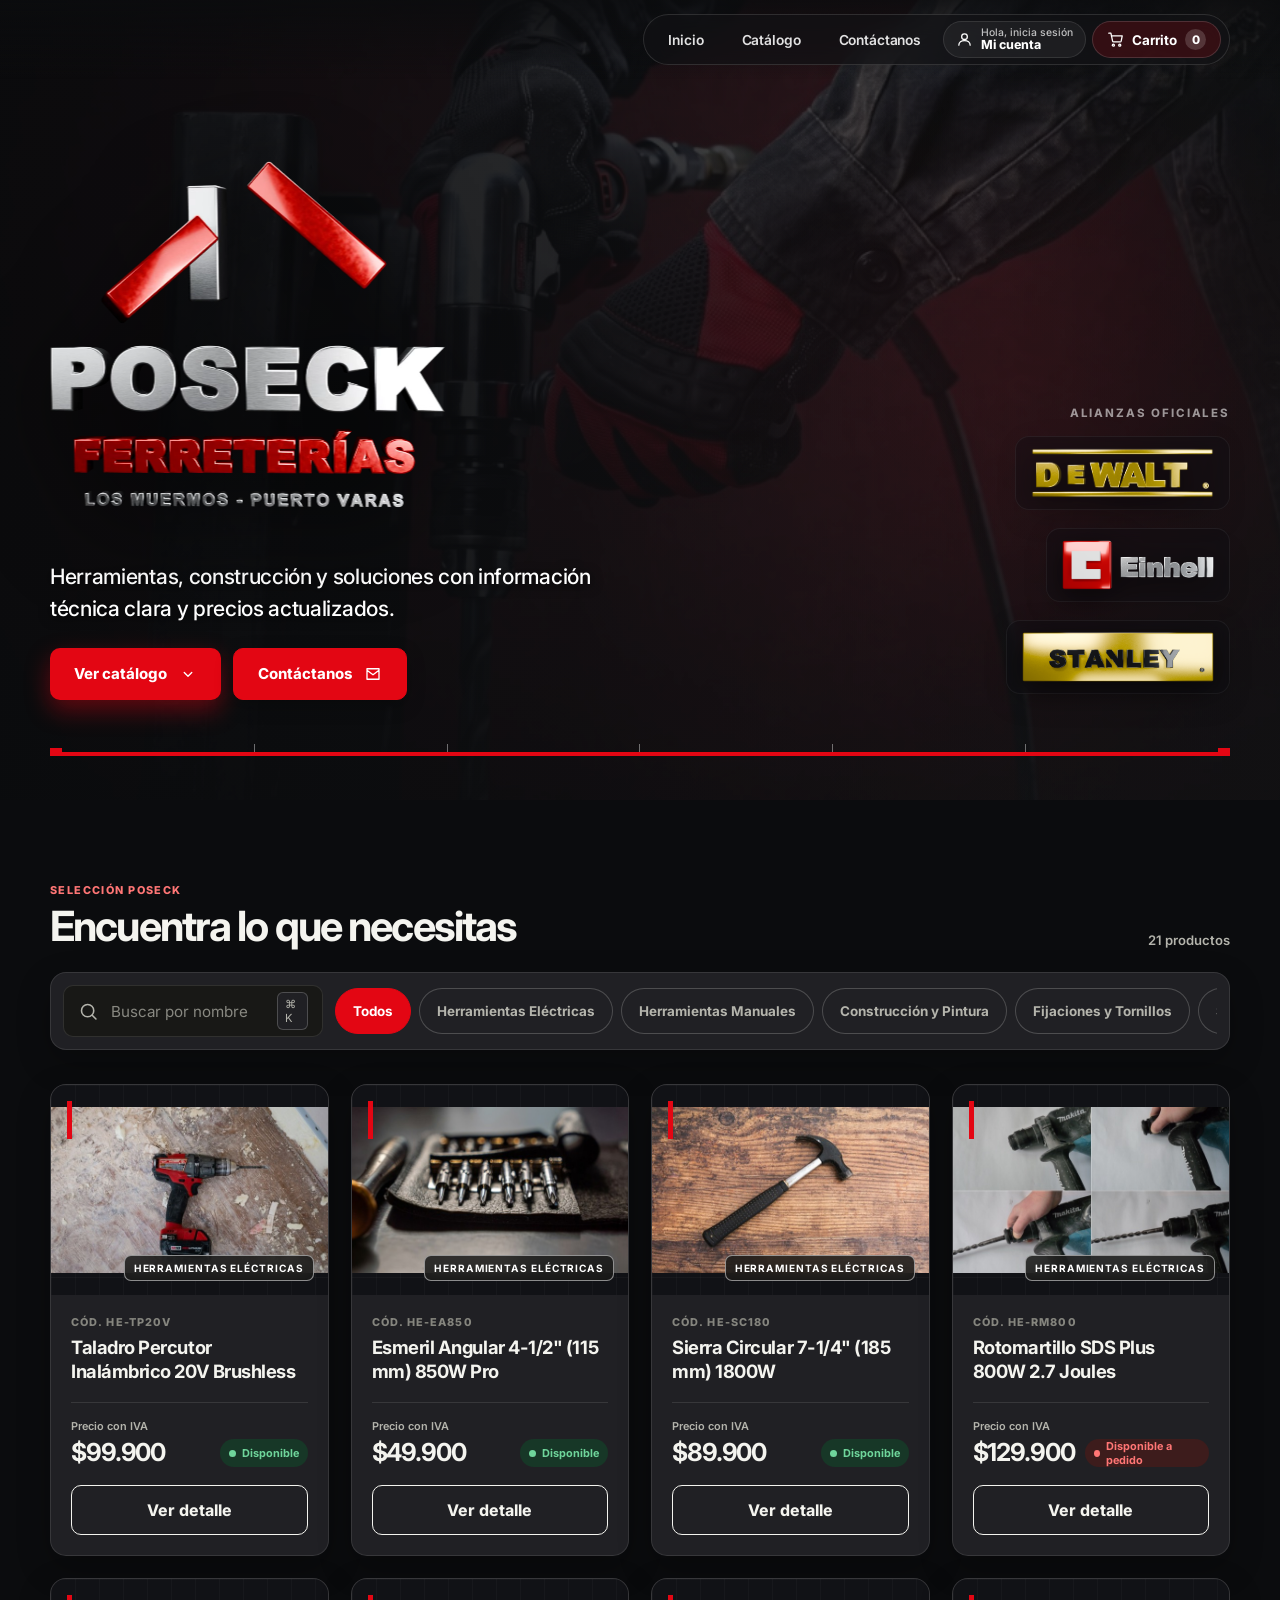
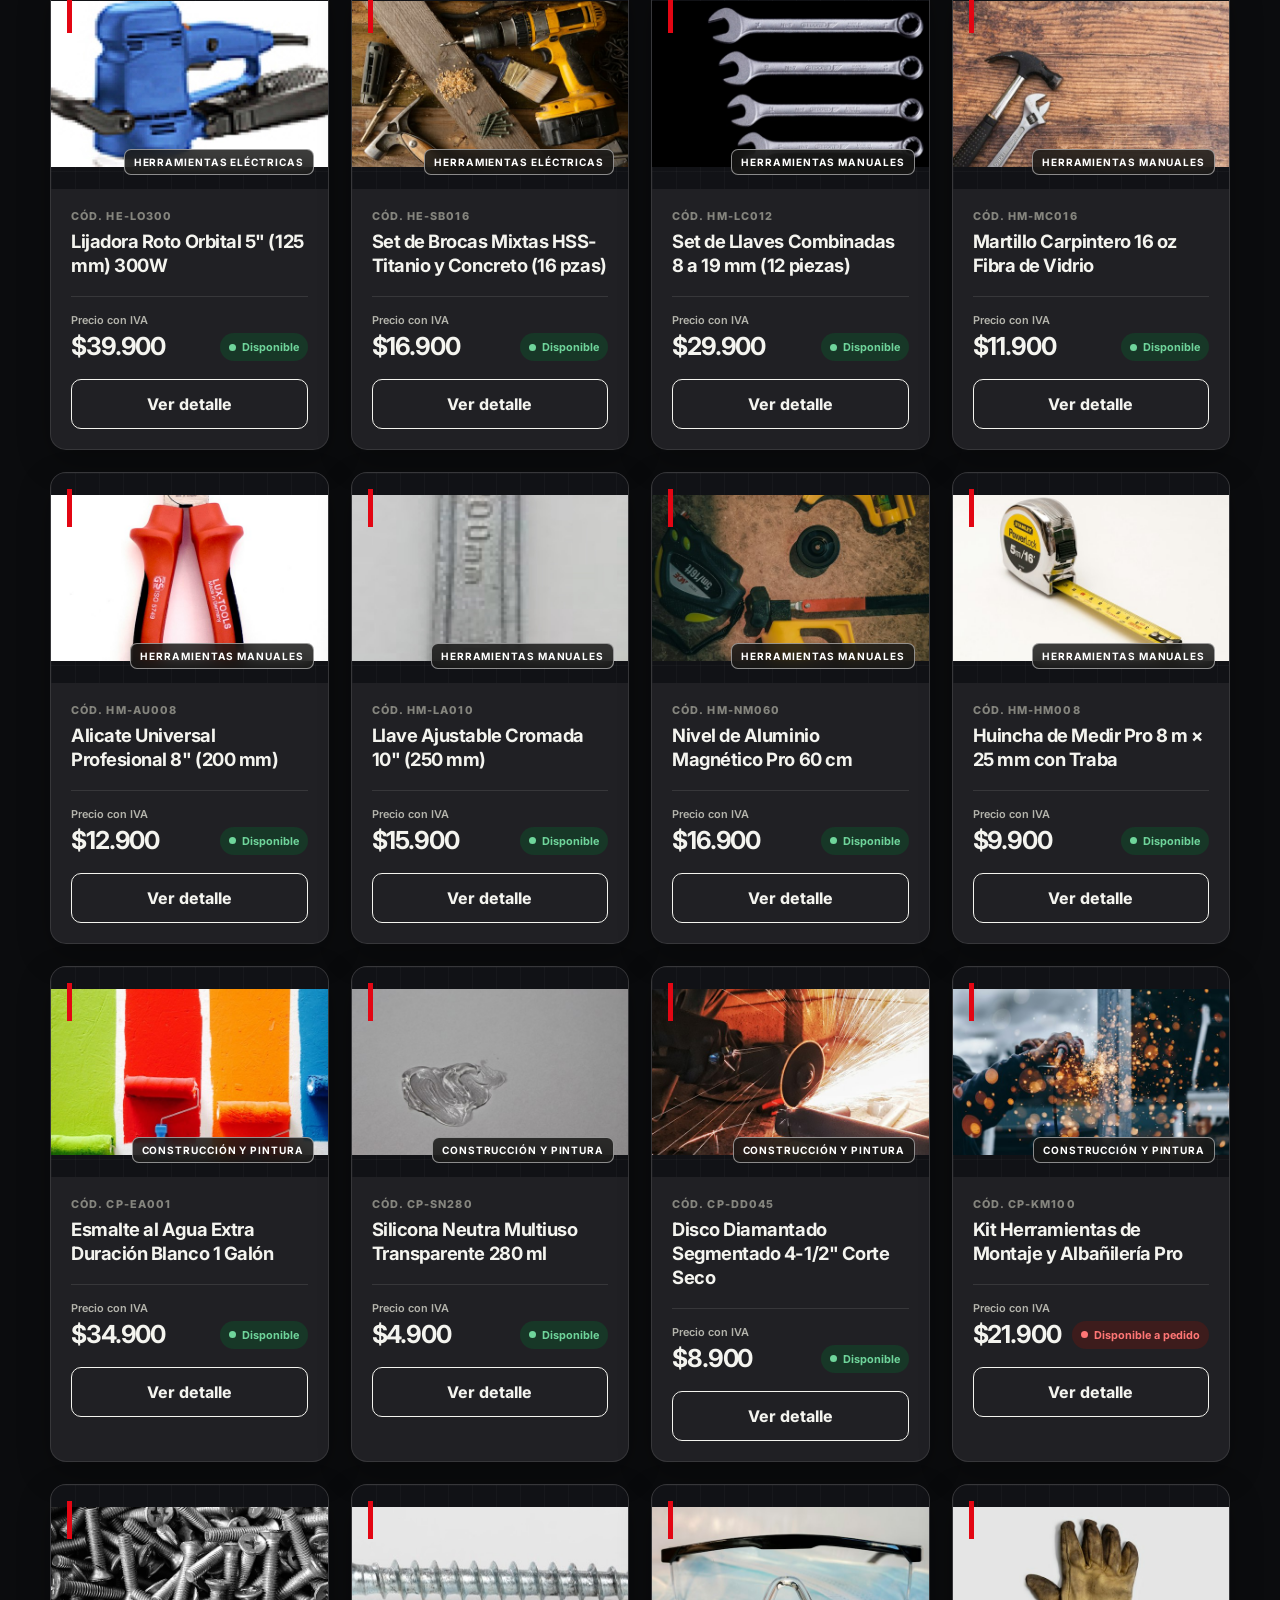
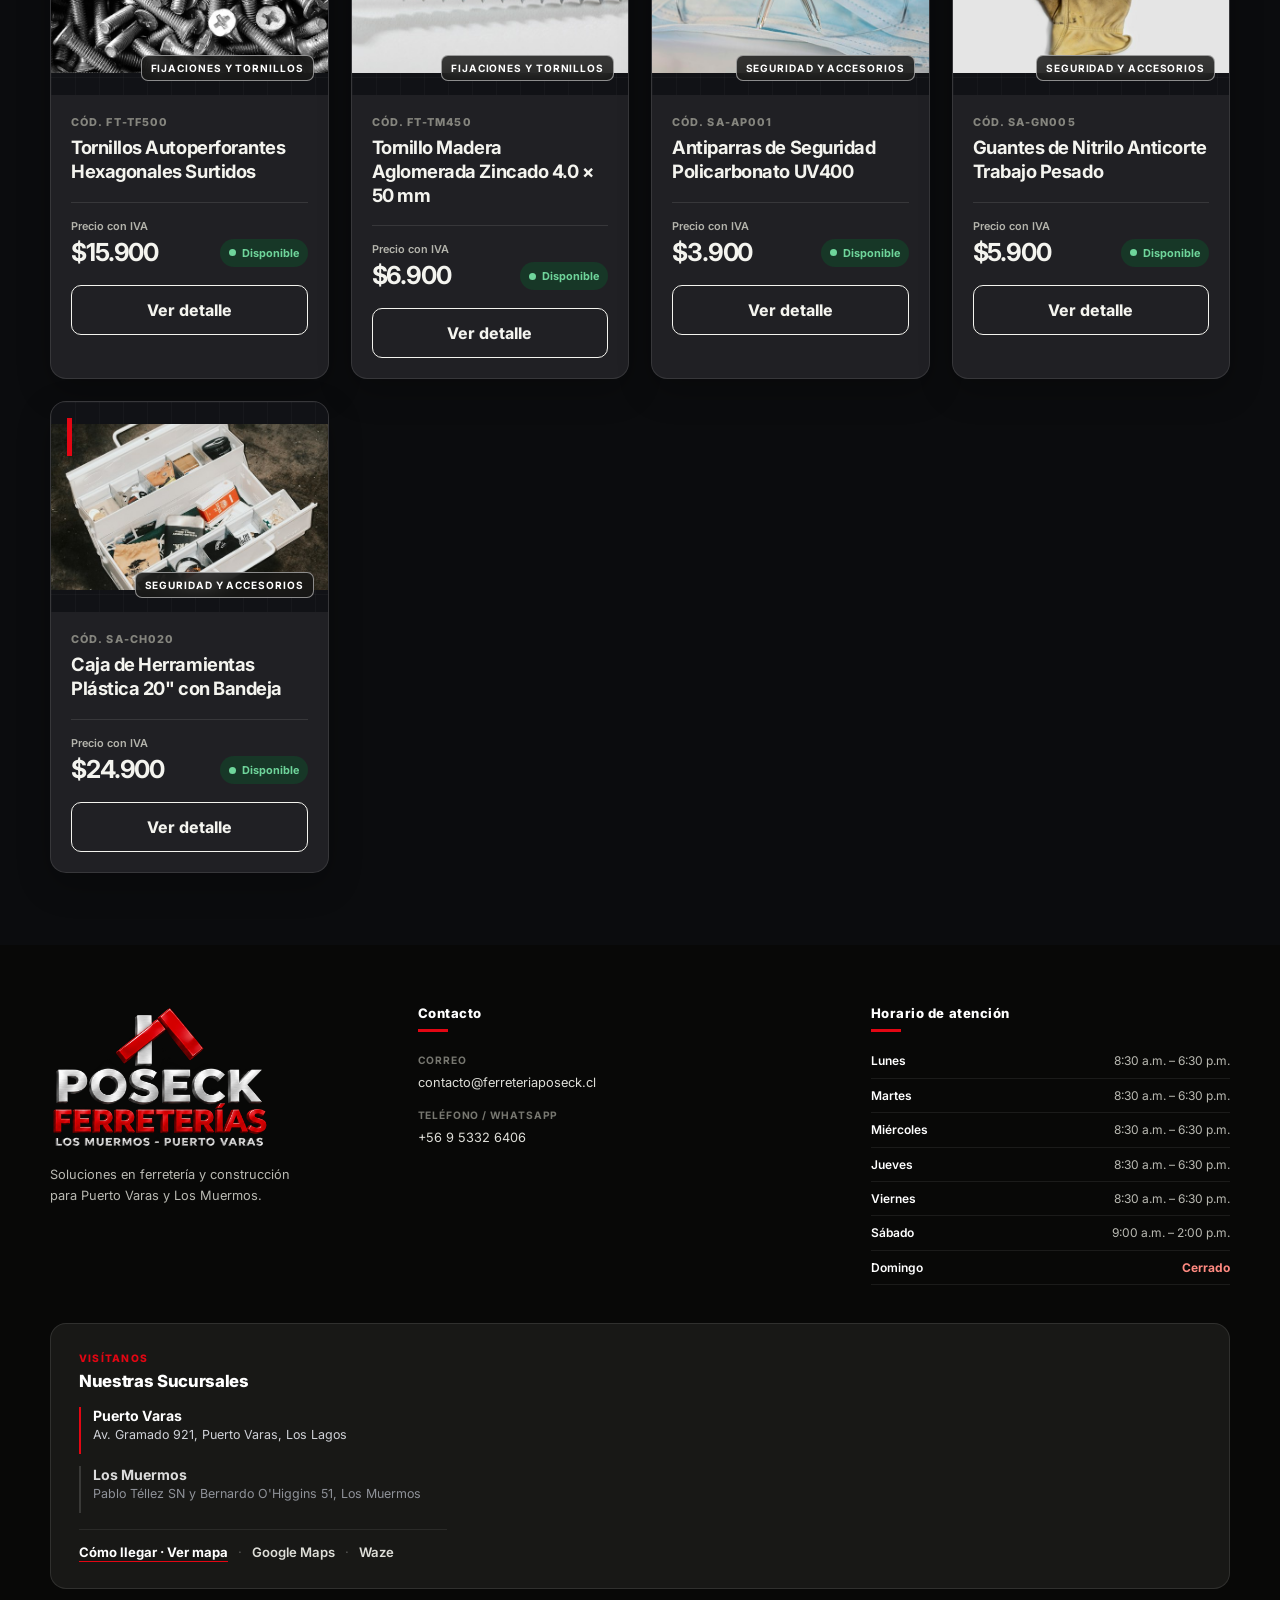
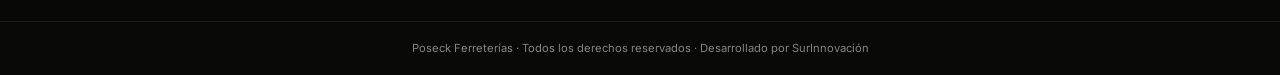
==== commit 85559768: "style(footer): deja solo correo contacto@ferreteriaposeck.cl y teléfono en Contacto" ====
--- a/index.html
+++ b/index.html
@@ -216,12 +216,8 @@
             <h2 id="footer-contact-title">Contacto</h2>
             <address class="footer-contact-list">
               <p>
-                <span>Puerto Varas</span>
-                Av. Gramado 921, 5550000 Puerto Varas, Los Lagos
-              </p>
-              <p>
-                <span>Los Muermos</span>
-                Pablo Téllez SN y Bernardo O'Higgins 51, Los Muermos, Los Lagos
+                <span>Correo</span>
+                <a href="mailto:contacto@ferreteriaposeck.cl">contacto@ferreteriaposeck.cl</a>
               </p>
               <p>
                 <span>Teléfono / WhatsApp</span>
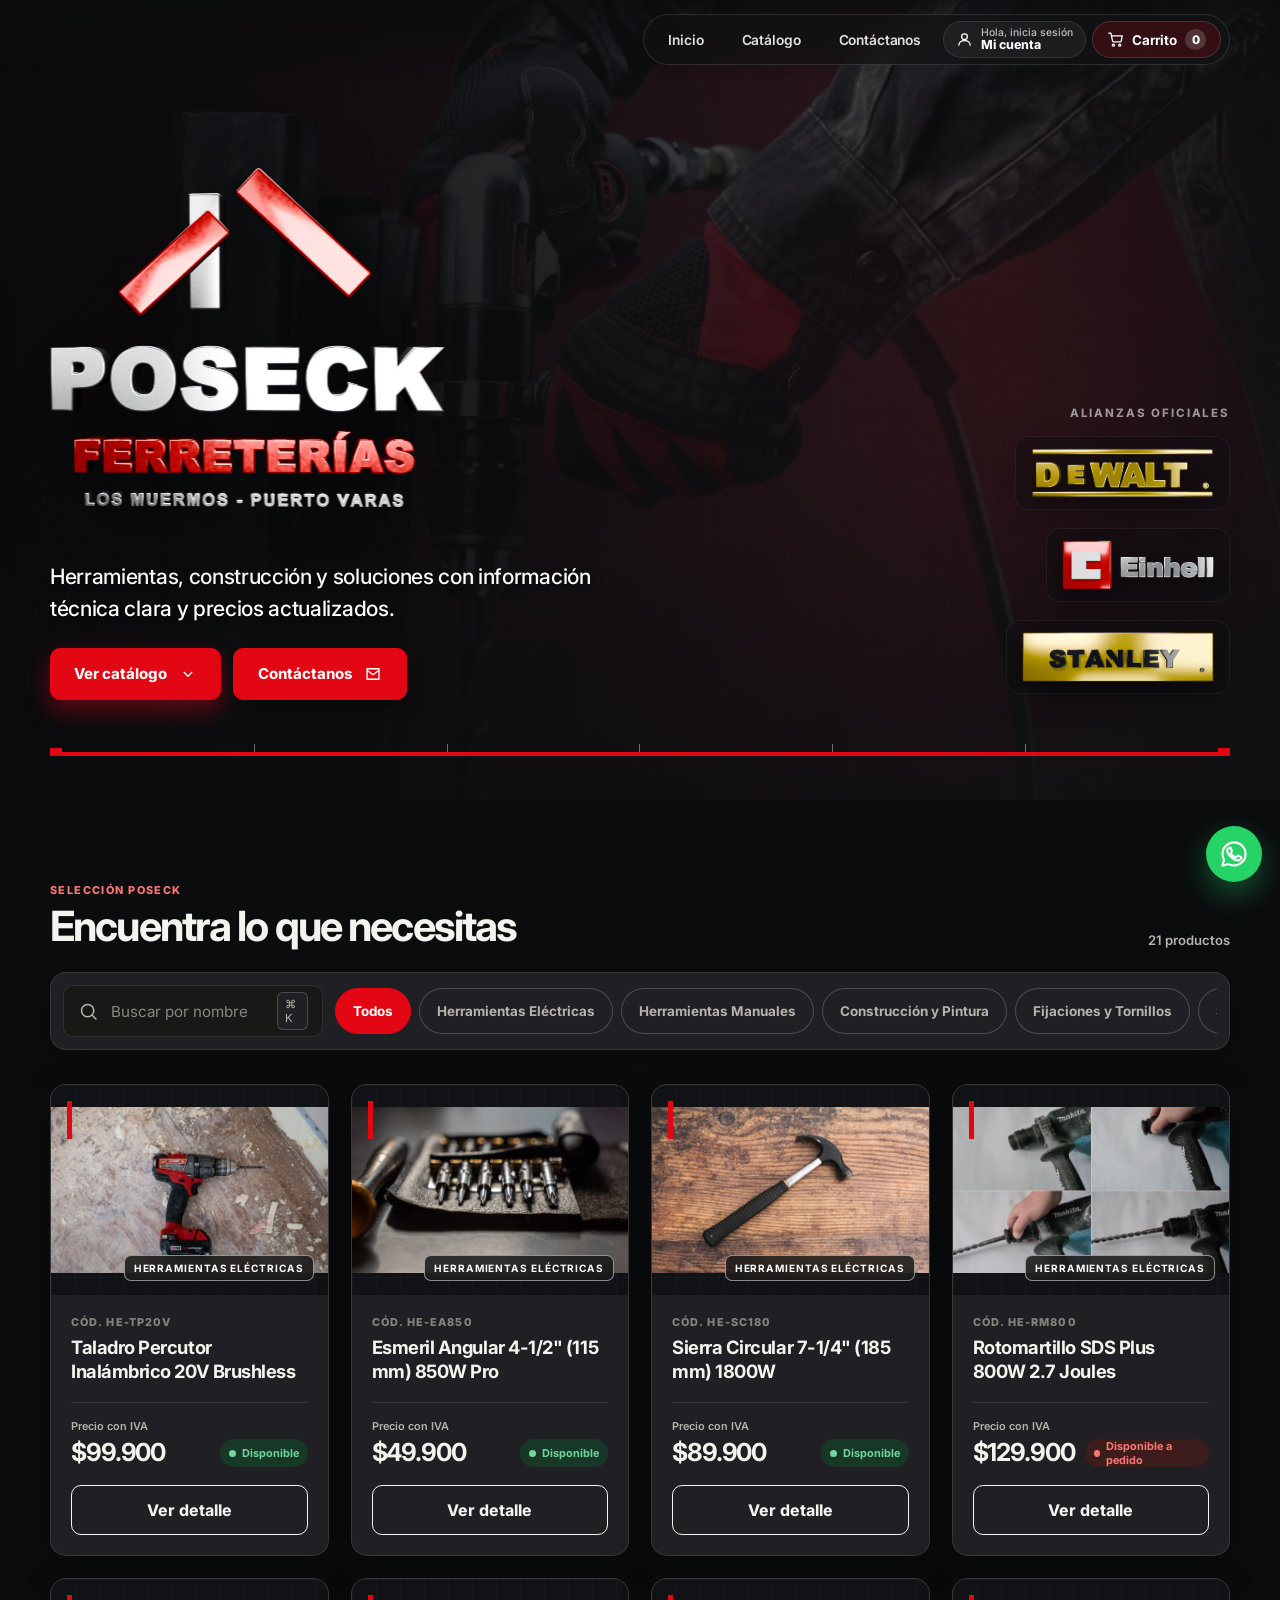
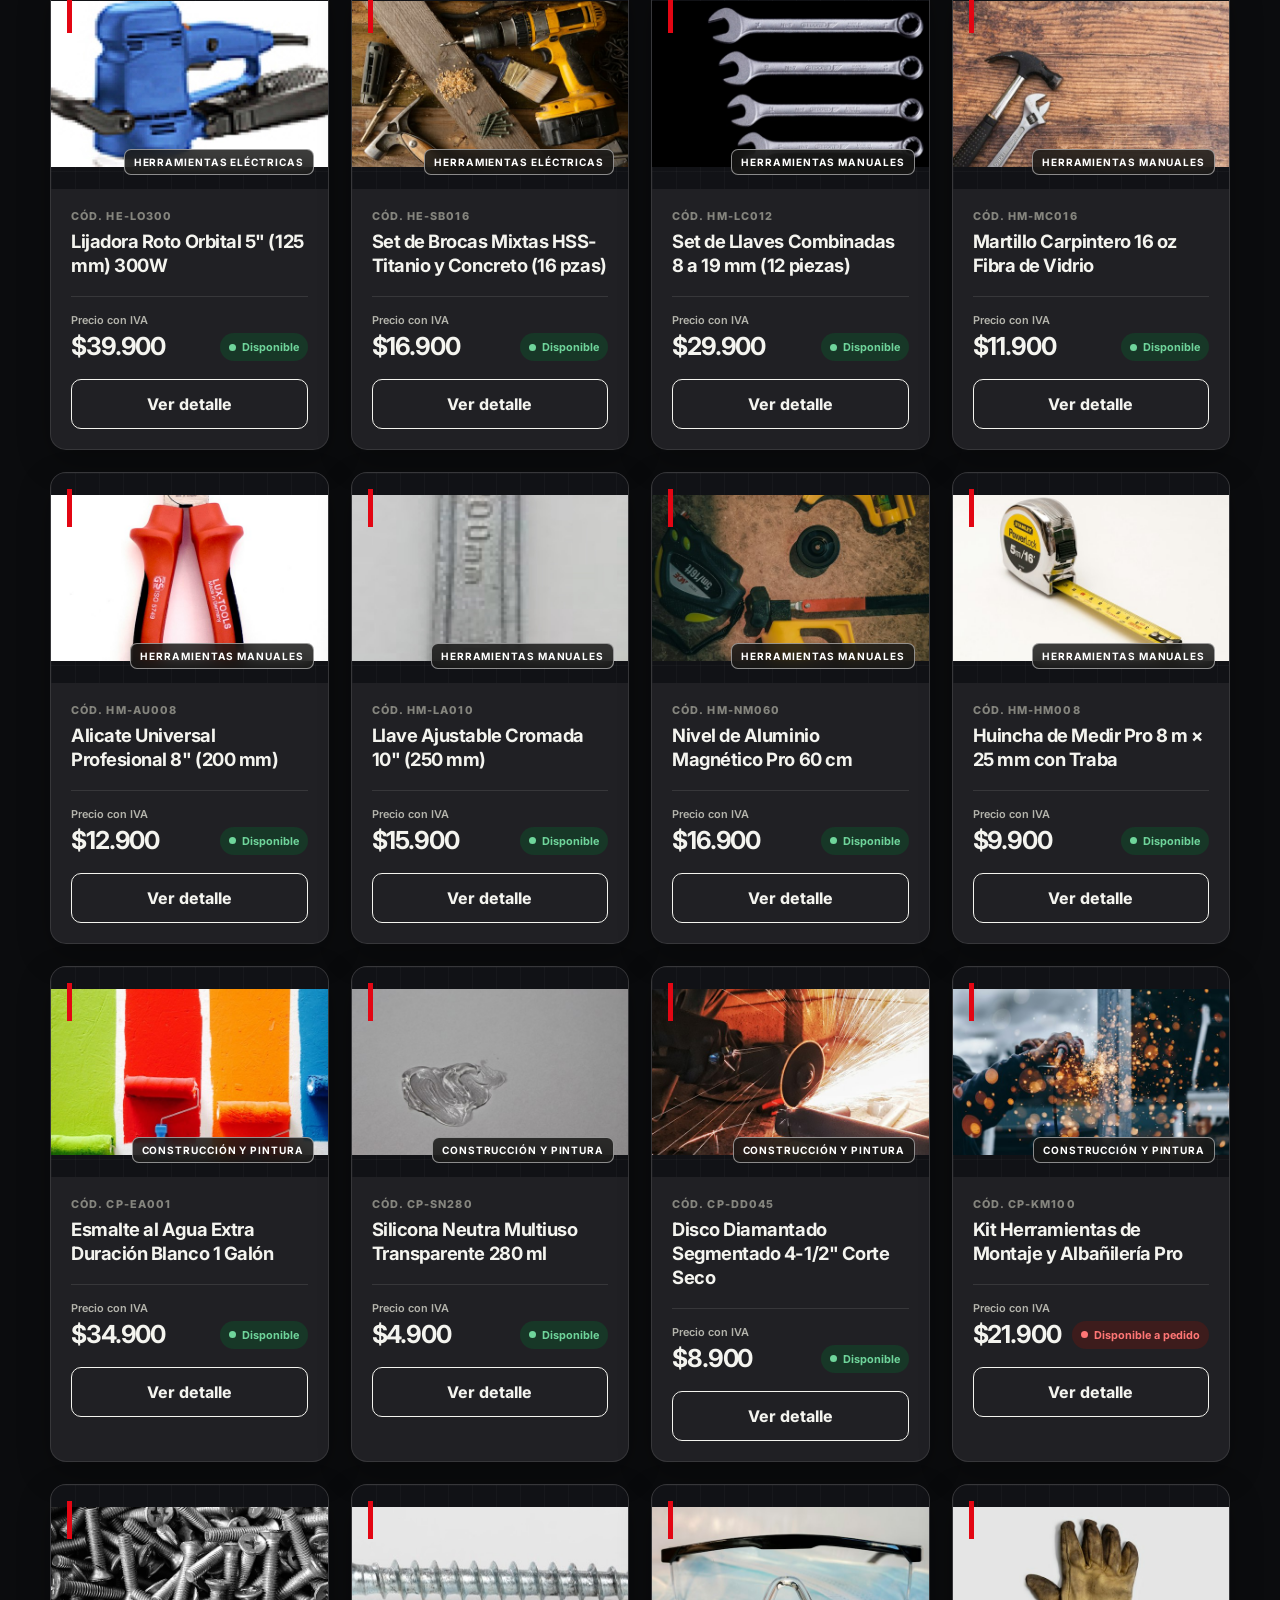
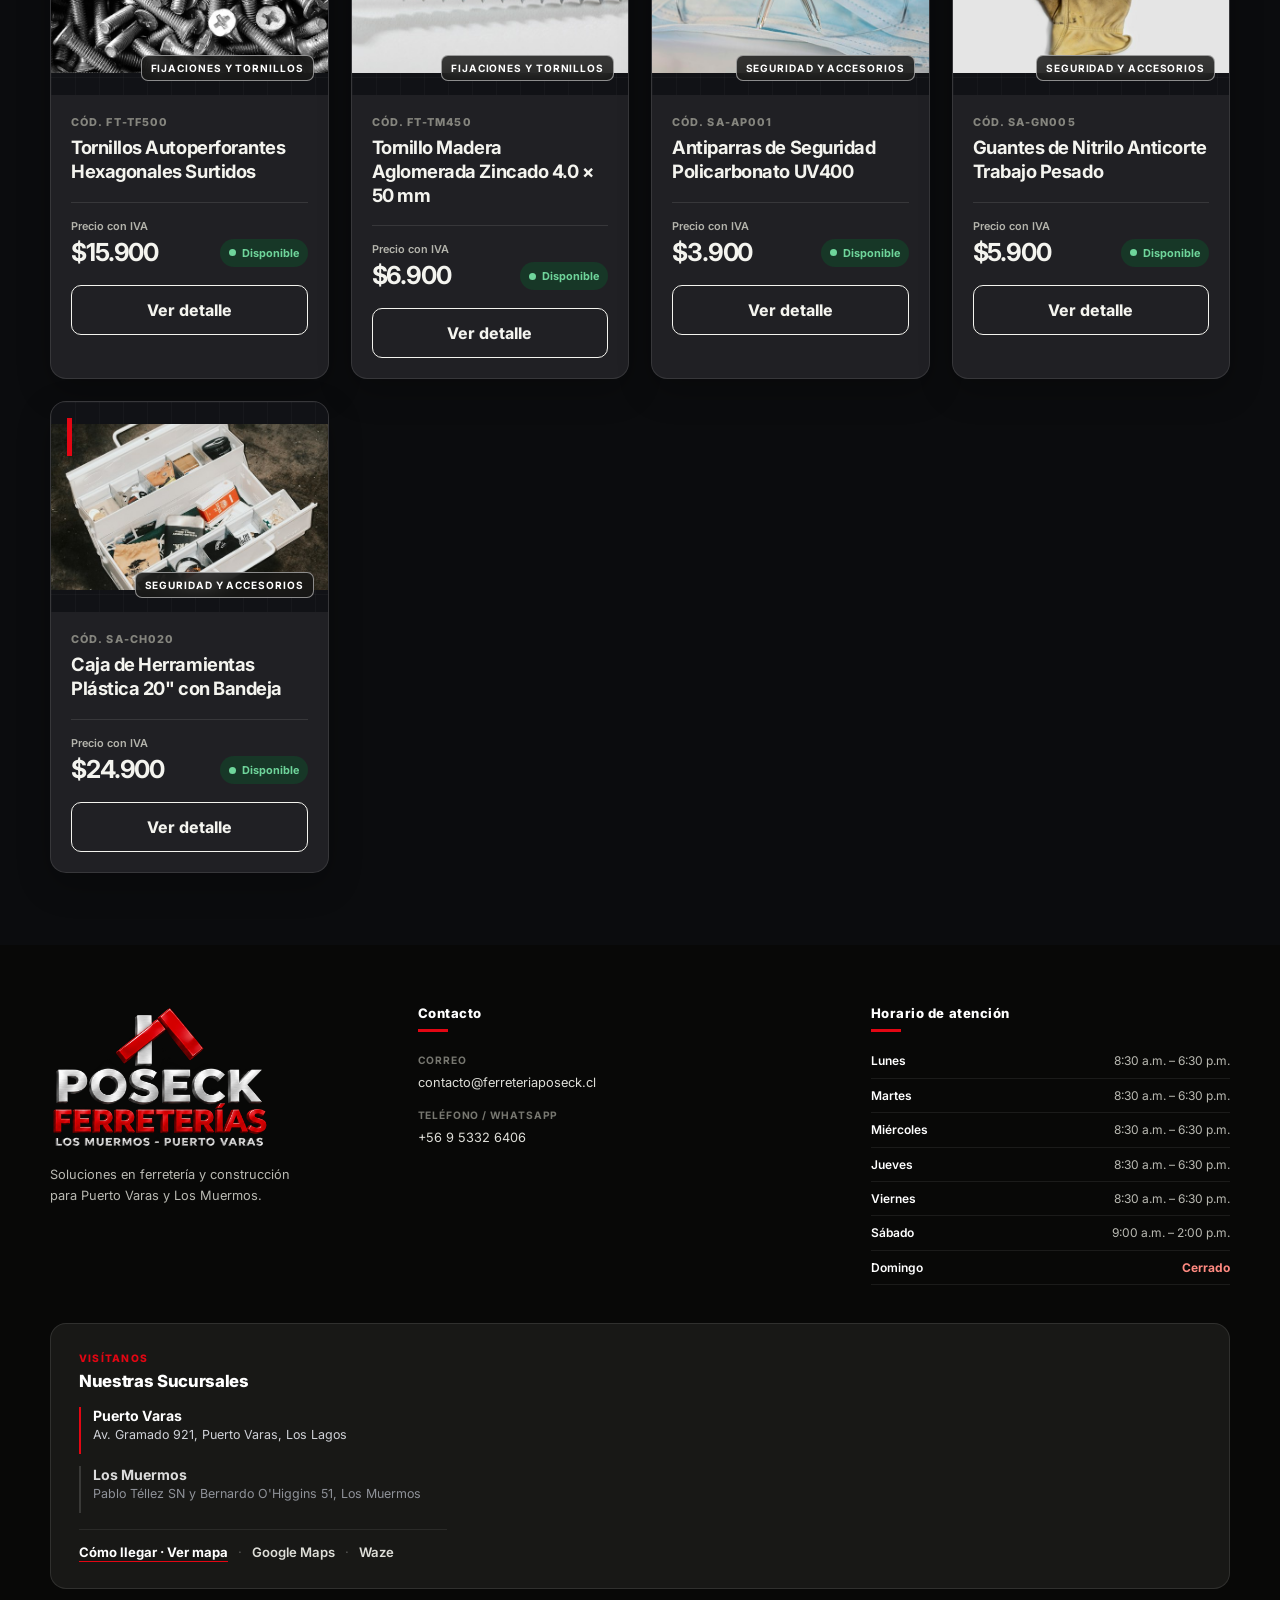
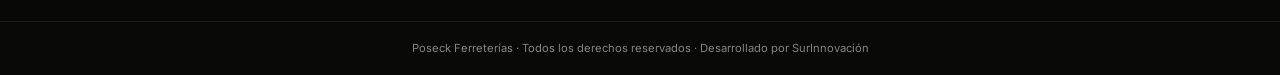
==== commit 03637d8d: "feat(whatsapp): agrega widget flotante con popup previo de bienvenida y botón Abrir Chat" ====
--- a/index.html
+++ b/index.html
@@ -317,6 +317,54 @@
       </div>
     </footer>
 
+    <div class="wa-widget" id="wa-widget">
+      <div class="wa-popup" id="wa-popup" role="dialog" aria-label="Chat de WhatsApp Poseck" hidden>
+        <div class="wa-popup-header">
+          <div class="wa-popup-brand">
+            <svg aria-hidden="true" viewBox="0 0 24 24" fill="currentColor">
+              <path d="M12.04 2C6.58 2 2.13 6.45 2.13 11.91c0 1.75.46 3.45 1.32 4.95L2.05 22l5.25-1.38c1.45.79 3.08 1.21 4.74 1.21 5.46 0 9.91-4.45 9.91-9.91C21.95 6.45 17.5 2 12.04 2Zm5.77 14.07c-.24.68-1.41 1.3-1.95 1.38-.5.08-1.13.11-1.83-.11-.42-.13-.96-.31-1.65-.61-2.91-1.26-4.81-4.2-4.96-4.4-.14-.2-1.18-1.57-1.18-3 0-1.43.75-2.13 1.02-2.42.27-.29.59-.36.79-.36h.57c.18 0 .42-.07.66.5.24.58.82 2 .89 2.15.07.15.12.32.02.52-.1.2-.15.32-.3.5-.15.18-.31.4-.44.54-.15.15-.3.31-.13.6.17.29.76 1.25 1.63 2.02 1.12.99 2.06 1.3 2.36 1.45.3.15.47.13.65-.08.18-.21.75-.87.95-1.17.2-.3.4-.25.67-.15.27.1 1.72.81 2.02.96.3.15.5.22.57.34.07.12.07.7-.17 1.38Z" />
+            </svg>
+            <span>WhatsApp</span>
+          </div>
+          <button class="wa-popup-close" type="button" id="wa-close-btn" aria-label="Cerrar WhatsApp">
+            ×
+          </button>
+        </div>
+
+        <div class="wa-popup-body">
+          <div class="wa-bubble">Bienvenidos a la Ferretería Poseck</div>
+          <div class="wa-bubble">¿Podemos ayudarle?</div>
+        </div>
+
+        <div class="wa-popup-footer">
+          <a
+            class="wa-open-chat-btn"
+            href="https://wa.me/56953326406?text=Hola%20Ferreter%C3%ADa%20Poseck%2C%20quisiera%20hacer%20una%20consulta."
+            target="_blank"
+            rel="noopener noreferrer"
+          >
+            <span>Abrir Chat</span>
+            <svg aria-hidden="true" viewBox="0 0 24 24" fill="none" stroke="currentColor" stroke-width="2">
+              <path d="M22 2 11 13M22 2l-7 20-4-9-9-4 20-7Z" />
+            </svg>
+          </a>
+        </div>
+      </div>
+
+      <button
+        class="wa-fab"
+        type="button"
+        id="wa-toggle-btn"
+        aria-label="Abrir chat de WhatsApp"
+        aria-expanded="false"
+        aria-controls="wa-popup"
+      >
+        <svg aria-hidden="true" viewBox="0 0 24 24" fill="currentColor">
+          <path d="M12.04 2C6.58 2 2.13 6.45 2.13 11.91c0 1.75.46 3.45 1.32 4.95L2.05 22l5.25-1.38c1.45.79 3.08 1.21 4.74 1.21 5.46 0 9.91-4.45 9.91-9.91C21.95 6.45 17.5 2 12.04 2Zm5.77 14.07c-.24.68-1.41 1.3-1.95 1.38-.5.08-1.13.11-1.83-.11-.42-.13-.96-.31-1.65-.61-2.91-1.26-4.81-4.2-4.96-4.4-.14-.2-1.18-1.57-1.18-3 0-1.43.75-2.13 1.02-2.42.27-.29.59-.36.79-.36h.57c.18 0 .42-.07.66.5.24.58.82 2 .89 2.15.07.15.12.32.02.52-.1.2-.15.32-.3.5-.15.18-.31.4-.44.54-.15.15-.3.31-.13.6.17.29.76 1.25 1.63 2.02 1.12.99 2.06 1.3 2.36 1.45.3.15.47.13.65-.08.18-.21.75-.87.95-1.17.2-.3.4-.25.67-.15.27.1 1.72.81 2.02.96.3.15.5.22.57.34.07.12.07.7-.17 1.38Z" />
+        </svg>
+      </button>
+    </div>
+
     <button class="back-to-top" type="button" aria-label="Volver arriba" title="Volver arriba">
       <svg aria-hidden="true" viewBox="0 0 24 24">
         <path d="m6 14 6-6 6 6" />
--- a/styles.css
+++ b/styles.css
@@ -2792,3 +2792,164 @@
 .footer-map:not([hidden]) {
   animation: reveal-up 240ms cubic-bezier(0.22, 1, 0.36, 1);
 }
+
+
+/* ---- Floating WhatsApp Chat Widget ---- */
+.back-to-top {
+  bottom: 86px;
+}
+
+.wa-widget {
+  position: fixed;
+  right: 18px;
+  bottom: 18px;
+  z-index: 60;
+  display: flex;
+  flex-direction: column;
+  align-items: flex-end;
+  gap: 12px;
+}
+
+.wa-fab {
+  display: grid;
+  width: 56px;
+  height: 56px;
+  border: 0;
+  border-radius: 50%;
+  background: #25d366;
+  color: #ffffff;
+  box-shadow: 0 12px 30px rgba(37, 211, 102, 0.36);
+  cursor: pointer;
+  place-items: center;
+  transition: transform 180ms ease, background 180ms ease, box-shadow 180ms ease;
+}
+
+.wa-fab:hover,
+.wa-fab:focus-visible {
+  background: #1ebe5b;
+  transform: translateY(-2px) scale(1.04);
+  box-shadow: 0 16px 36px rgba(37, 211, 102, 0.48);
+}
+
+.wa-fab svg {
+  width: 28px;
+  height: 28px;
+}
+
+.wa-popup {
+  width: min(calc(100vw - 32px), 330px);
+  border-radius: 22px;
+  overflow: hidden;
+  background: #f2f3f5;
+  color: #1c1e21;
+  box-shadow: 0 24px 60px rgba(0, 0, 0, 0.45);
+  animation: reveal-up 220ms cubic-bezier(0.22, 1, 0.36, 1);
+}
+
+.wa-popup[hidden] {
+  display: none;
+}
+
+.wa-popup-header {
+  display: flex;
+  align-items: center;
+  justify-content: space-between;
+  padding: 14px 18px;
+  background: #6f7c78;
+  color: #ffffff;
+}
+
+.wa-popup-brand {
+  display: inline-flex;
+  align-items: center;
+  gap: 10px;
+  font-size: 1rem;
+  font-weight: 700;
+}
+
+.wa-popup-brand svg {
+  width: 22px;
+  height: 22px;
+}
+
+.wa-popup-close {
+  display: grid;
+  width: 30px;
+  height: 30px;
+  border: 0;
+  border-radius: 50%;
+  background: rgba(0, 0, 0, 0.22);
+  color: #ffffff;
+  font-size: 1.2rem;
+  line-height: 1;
+  cursor: pointer;
+  place-items: center;
+  transition: background 160ms ease;
+}
+
+.wa-popup-close:hover {
+  background: rgba(0, 0, 0, 0.38);
+}
+
+.wa-popup-body {
+  padding: 18px 16px 10px;
+  display: flex;
+  flex-direction: column;
+  align-items: flex-start;
+  gap: 12px;
+}
+
+.wa-bubble {
+  position: relative;
+  max-width: 88%;
+  padding: 12px 15px;
+  border-radius: 16px;
+  background: #ffffff;
+  color: #1f2226;
+  font-size: 0.88rem;
+  font-weight: 500;
+  line-height: 1.45;
+  box-shadow: 0 4px 14px rgba(0, 0, 0, 0.06);
+}
+
+.wa-bubble::before {
+  content: "";
+  position: absolute;
+  left: -6px;
+  top: 14px;
+  width: 12px;
+  height: 12px;
+  background: #ffffff;
+  transform: rotate(45deg);
+  border-radius: 2px;
+}
+
+.wa-popup-footer {
+  padding: 10px 16px 16px;
+  display: flex;
+  justify-content: flex-end;
+}
+
+.wa-open-chat-btn {
+  display: inline-flex;
+  align-items: center;
+  gap: 8px;
+  padding: 11px 18px;
+  border-radius: 999px;
+  background: #8a9592;
+  color: #ffffff;
+  font-size: 0.88rem;
+  font-weight: 700;
+  box-shadow: 0 6px 18px rgba(0, 0, 0, 0.16);
+  transition: background 160ms ease, transform 160ms ease;
+}
+
+.wa-open-chat-btn:hover {
+  background: #25d366;
+  transform: translateY(-1px);
+}
+
+.wa-open-chat-btn svg {
+  width: 17px;
+  height: 17px;
+}
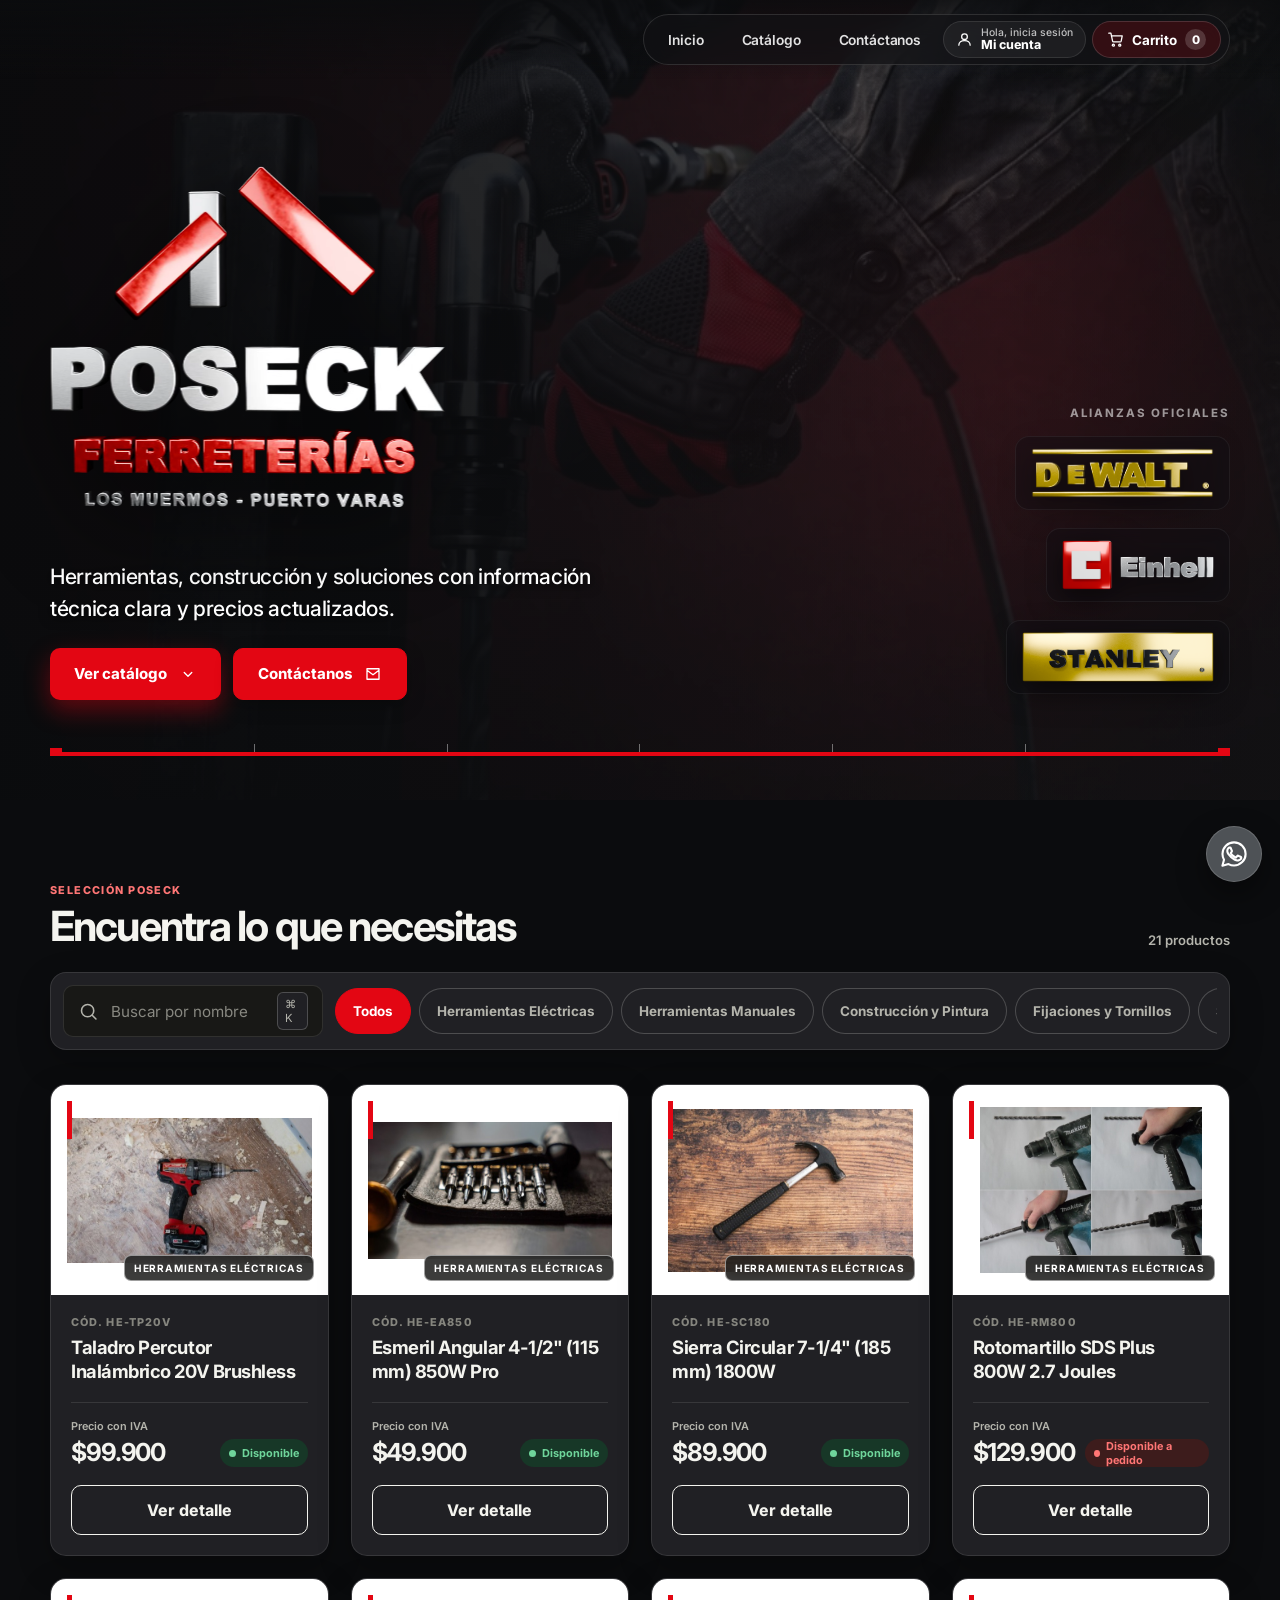
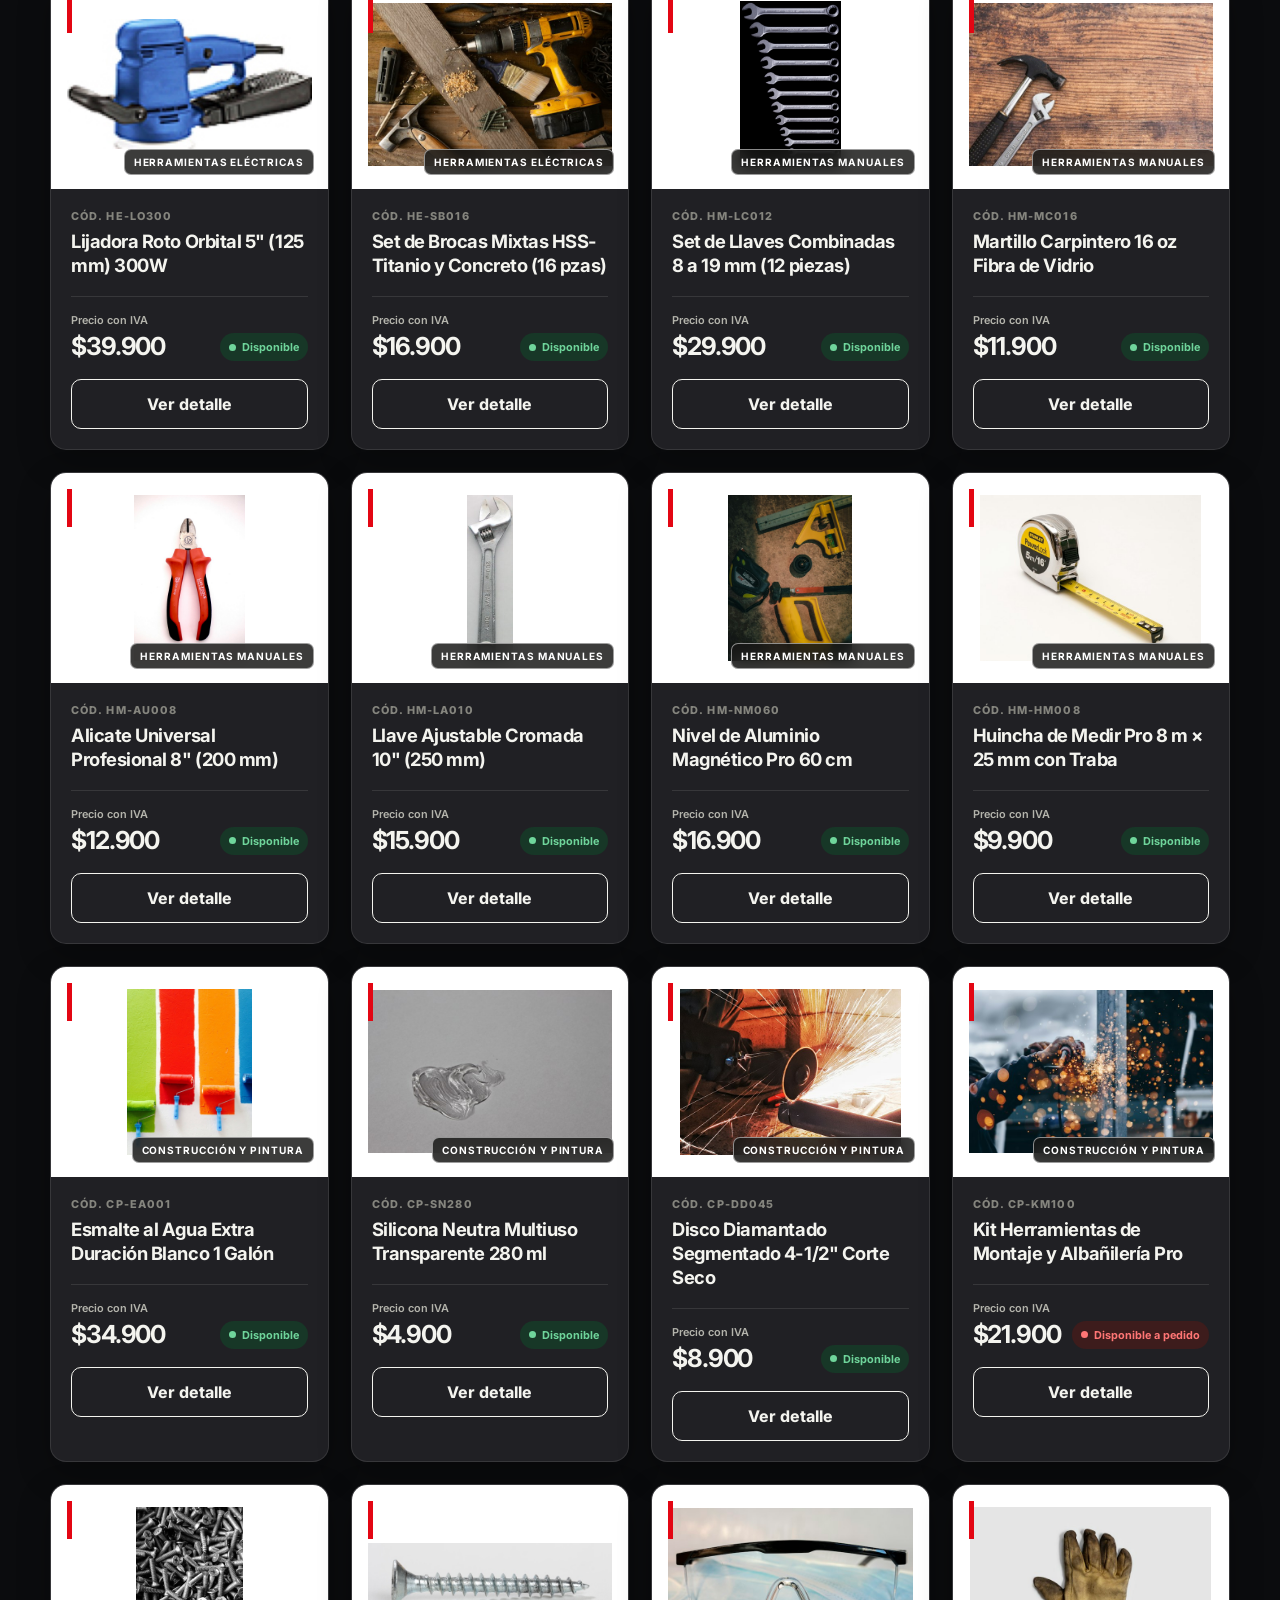
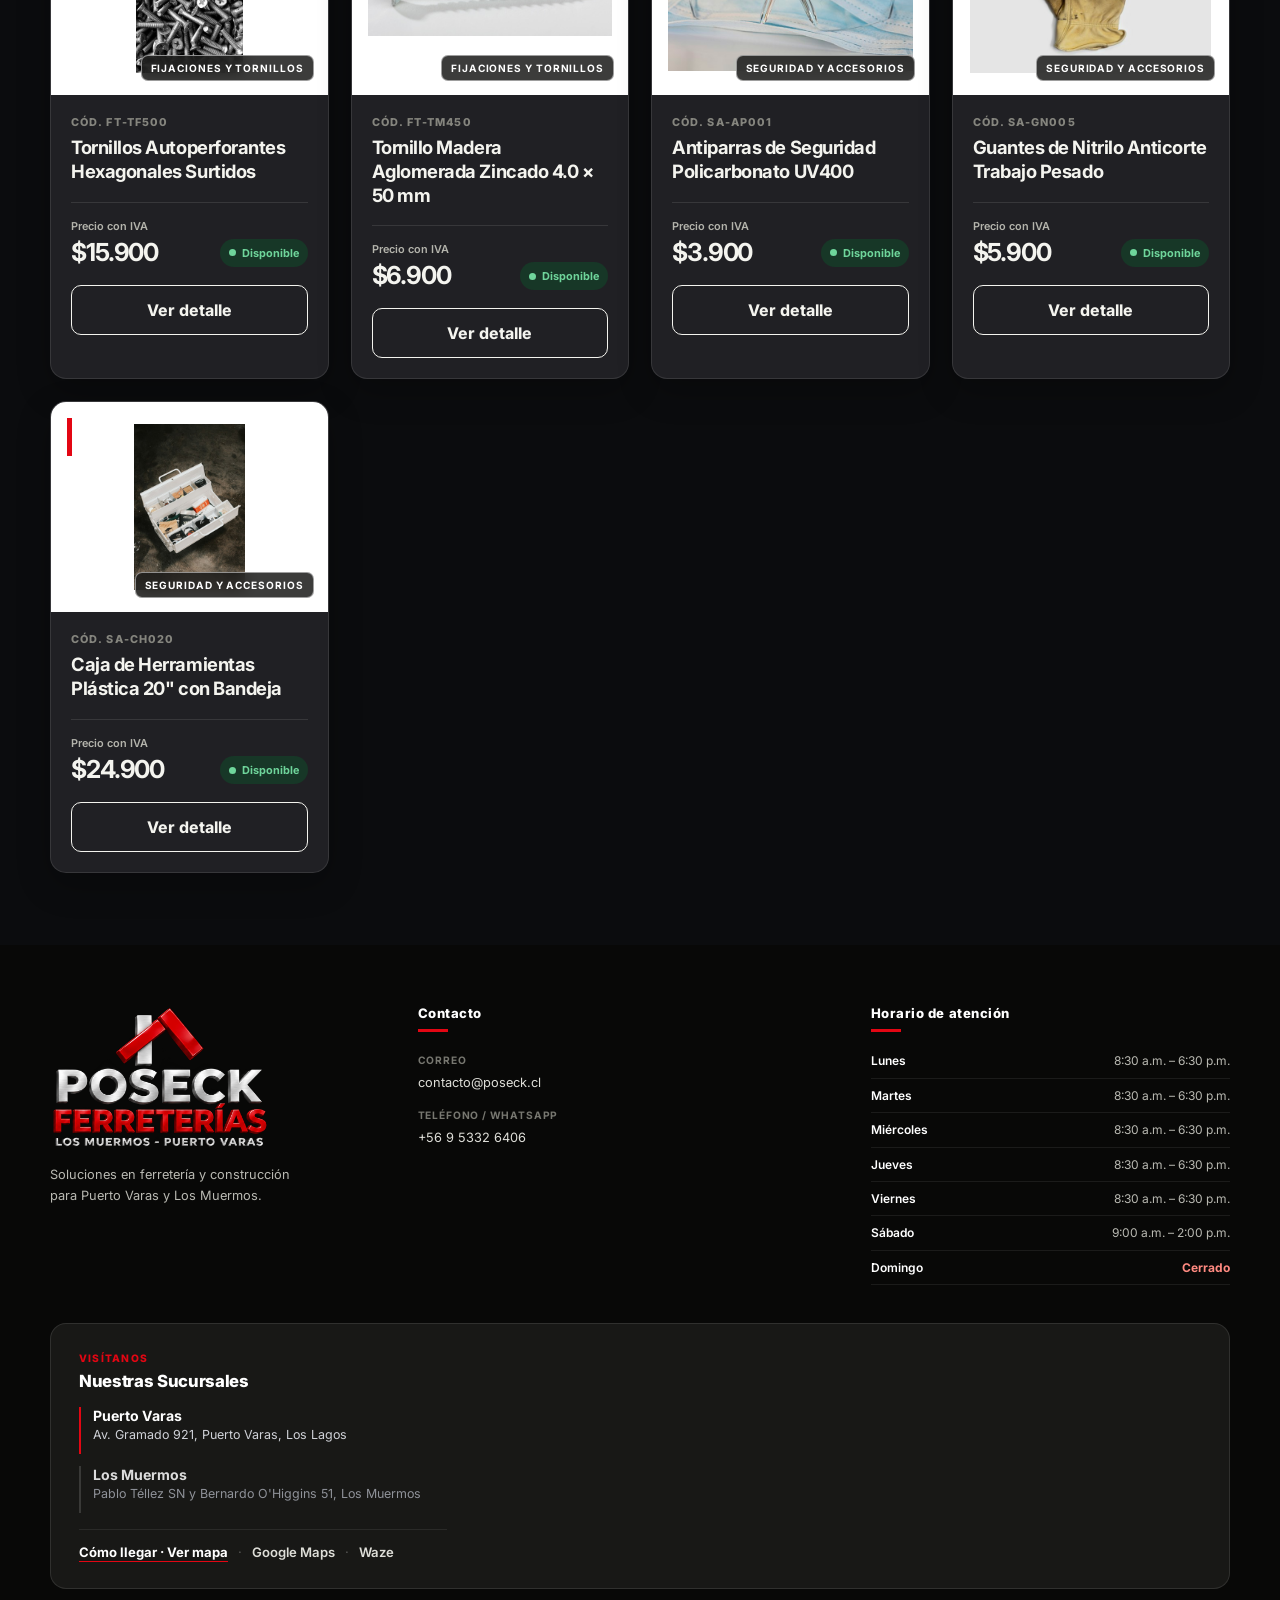
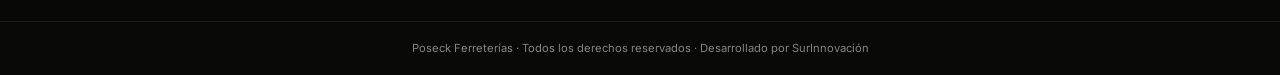
==== commit 3ef3747a: "style(footer): actualiza correo a contacto@poseck.cl" ====
--- a/index.html
+++ b/index.html
@@ -217,7 +217,7 @@
             <address class="footer-contact-list">
               <p>
                 <span>Correo</span>
-                <a href="mailto:contacto@ferreteriaposeck.cl">contacto@ferreteriaposeck.cl</a>
+                <a href="mailto:contacto@poseck.cl">contacto@poseck.cl</a>
               </p>
               <p>
                 <span>Teléfono / WhatsApp</span>
--- a/styles.css
+++ b/styles.css
@@ -690,12 +690,9 @@
   position: relative;
   display: grid;
   min-height: 236px;
+  padding: 16px;
   overflow: hidden;
-  background:
-    linear-gradient(color-mix(in srgb, var(--graphite) 3%, transparent) 1px, transparent 1px),
-    linear-gradient(90deg, color-mix(in srgb, var(--graphite) 3%, transparent) 1px, transparent 1px),
-    var(--warehouse-floor);
-  background-size: 24px 24px;
+  background: #ffffff;
   place-items: center;
 }
 
@@ -707,12 +704,13 @@
   height: 38px;
   background: var(--signal-yellow);
   content: "";
+  z-index: 1;
 }
 
 .product-image {
   width: 100%;
-  height: 210px;
-  object-fit: cover;
+  height: 204px;
+  object-fit: contain;
   transition: transform 240ms ease;
 }
 
@@ -1136,21 +1134,16 @@
 .modal-image {
   display: grid;
   min-height: 260px;
-  padding: 38px 24px 20px;
-  background:
-    linear-gradient(color-mix(in srgb, var(--graphite) 3%, transparent) 1px, transparent 1px),
-    linear-gradient(90deg, color-mix(in srgb, var(--graphite) 3%, transparent) 1px, transparent 1px),
-    var(--warehouse-floor);
-  background-size: 24px 24px;
+  padding: 32px 24px 20px;
+  background: #ffffff;
   place-items: center;
 }
 
 .modal-image img {
   width: min(92%, 360px);
-  height: 260px;
+  height: 250px;
   border-radius: var(--radius-sm);
-  object-fit: cover;
-  box-shadow: 0 10px 24px rgba(0, 0, 0, 0.12);
+  object-fit: contain;
 }
 
 .modal-summary {
@@ -2268,9 +2261,10 @@
   width: 64px;
   height: 64px;
   flex: 0 0 auto;
+  padding: 4px;
   border-radius: 10px;
-  object-fit: cover;
-  background: #0e0f12;
+  object-fit: contain;
+  background: #ffffff;
 }
 
 .cart-item-body {
@@ -2814,11 +2808,11 @@
   display: grid;
   width: 56px;
   height: 56px;
-  border: 0;
+  border: 1px solid rgba(255, 255, 255, 0.16);
   border-radius: 50%;
-  background: #25d366;
-  color: #ffffff;
-  box-shadow: 0 12px 30px rgba(37, 211, 102, 0.36);
+  background: #4e5256;
+  color: #ffffff;
+  box-shadow: 0 12px 30px rgba(0, 0, 0, 0.45);
   cursor: pointer;
   place-items: center;
   transition: transform 180ms ease, background 180ms ease, box-shadow 180ms ease;
@@ -2826,9 +2820,9 @@
 
 .wa-fab:hover,
 .wa-fab:focus-visible {
-  background: #1ebe5b;
+  background: #61666b;
   transform: translateY(-2px) scale(1.04);
-  box-shadow: 0 16px 36px rgba(37, 211, 102, 0.48);
+  box-shadow: 0 16px 36px rgba(0, 0, 0, 0.58);
 }
 
 .wa-fab svg {
